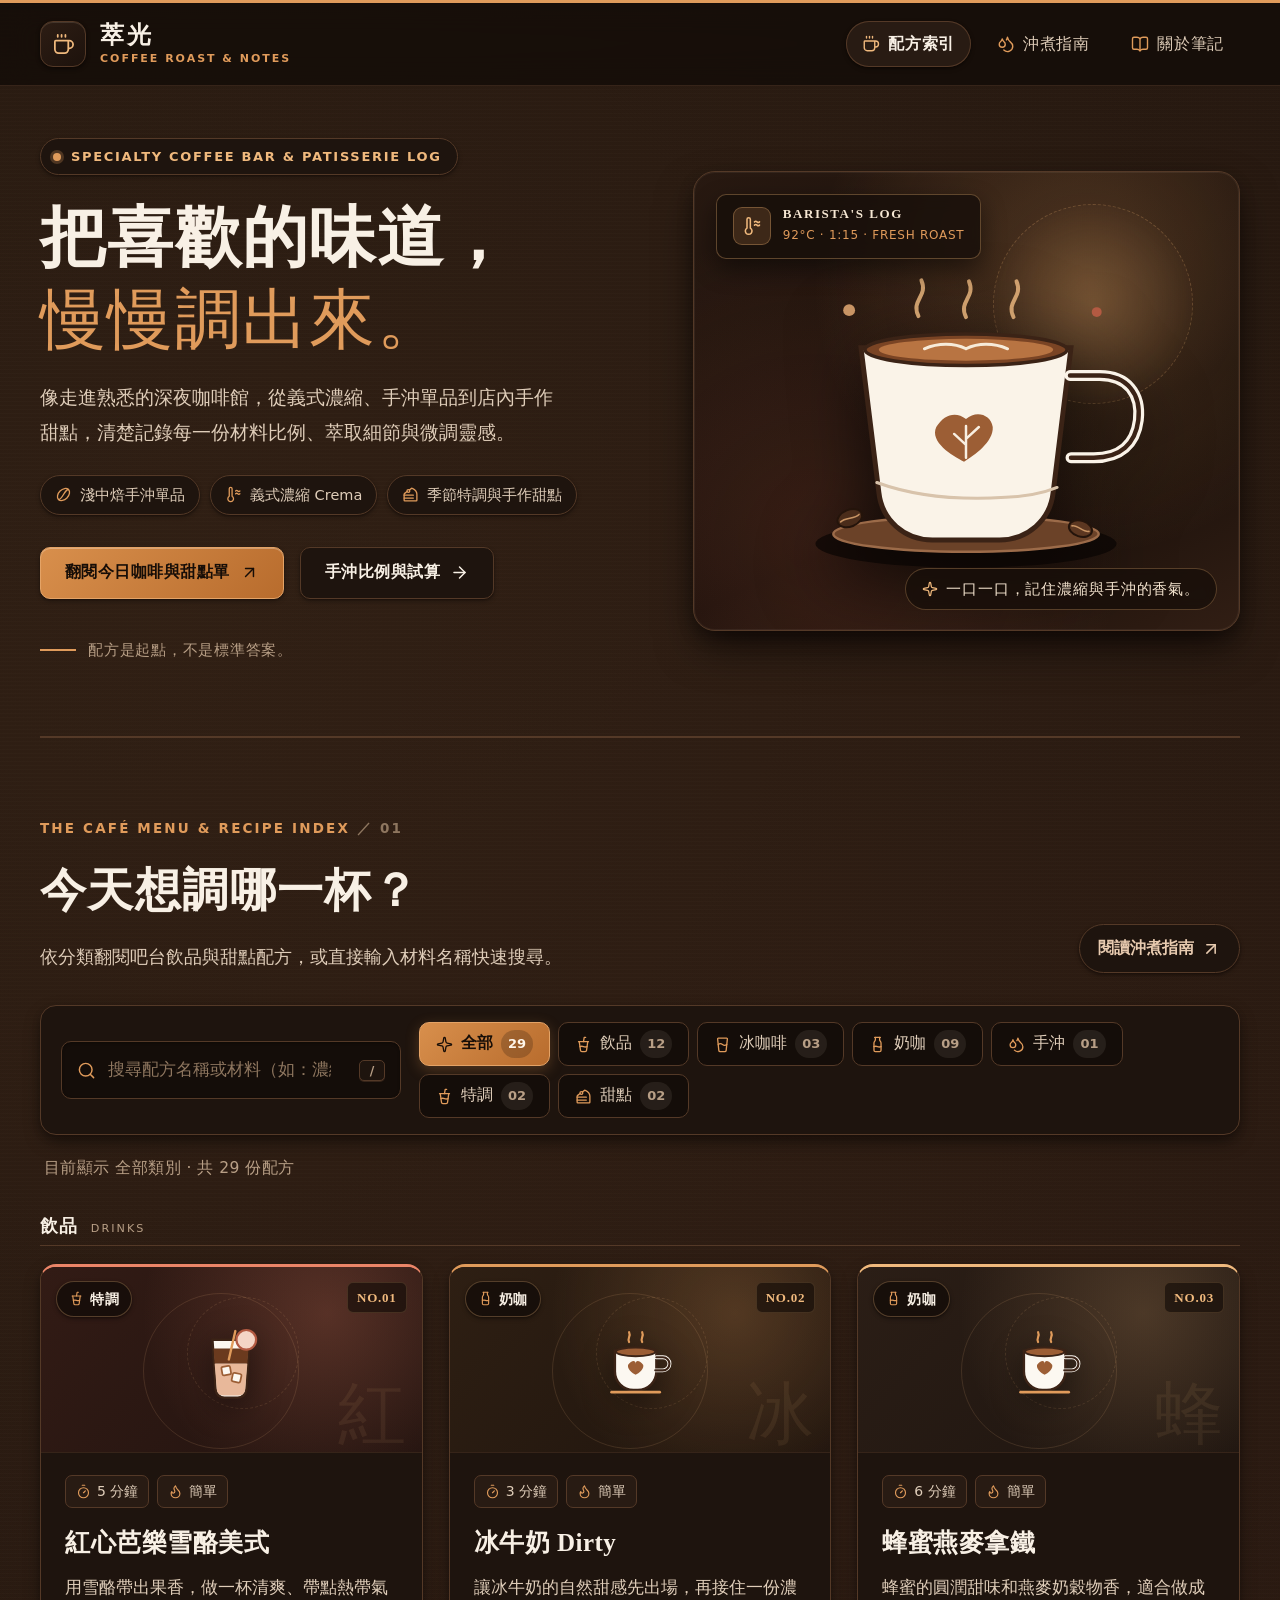
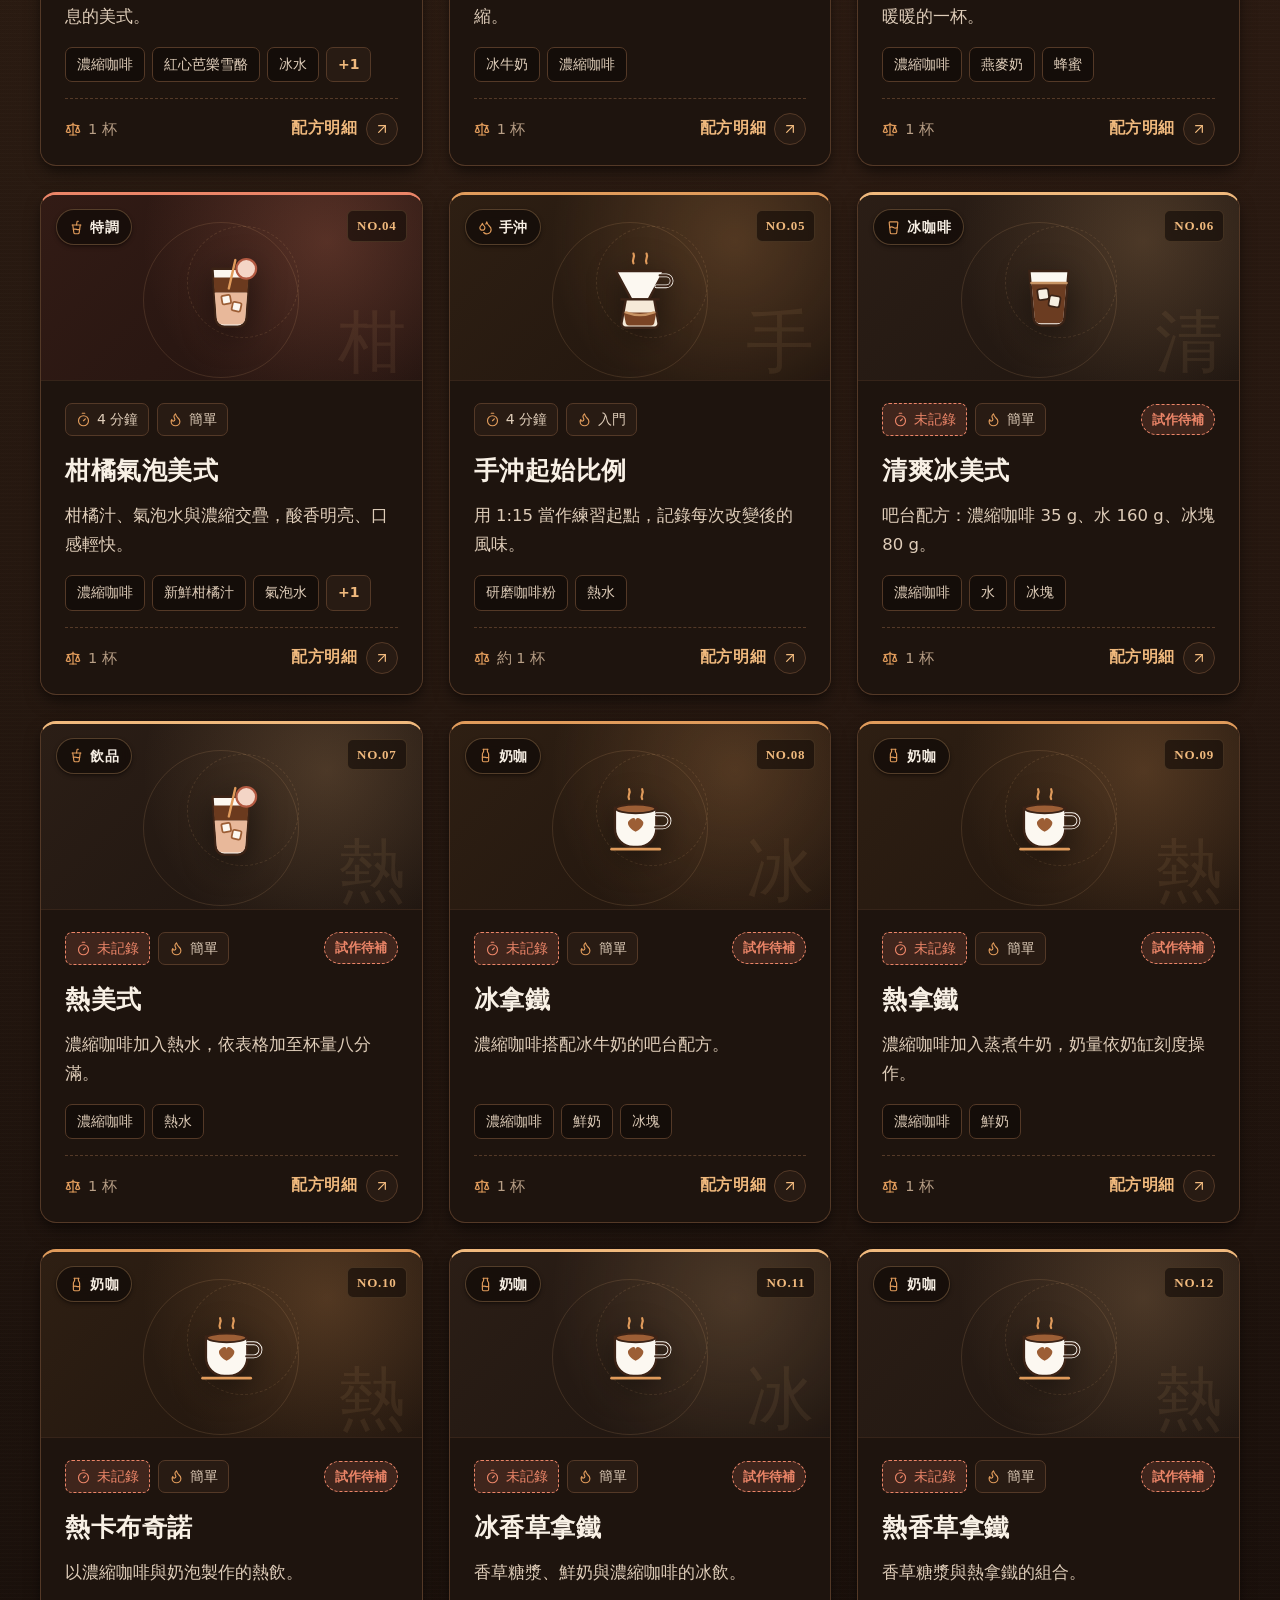
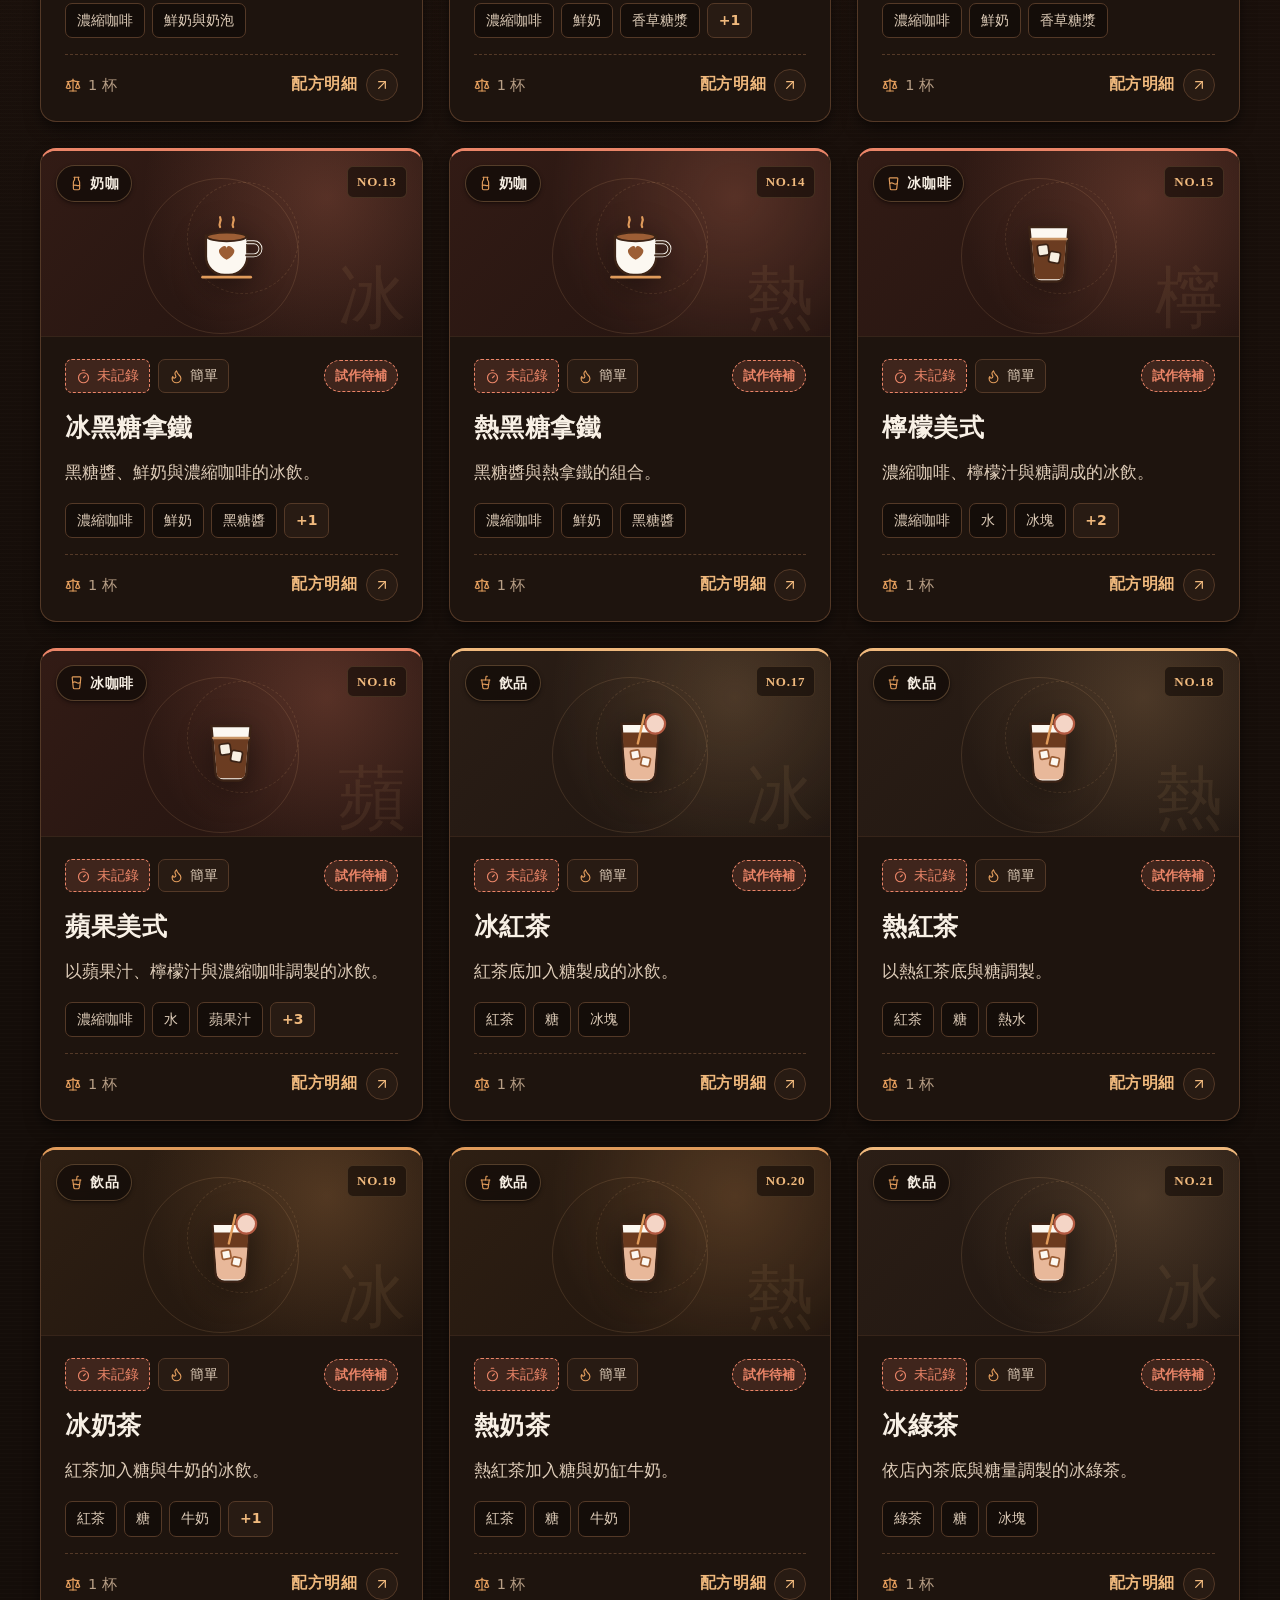
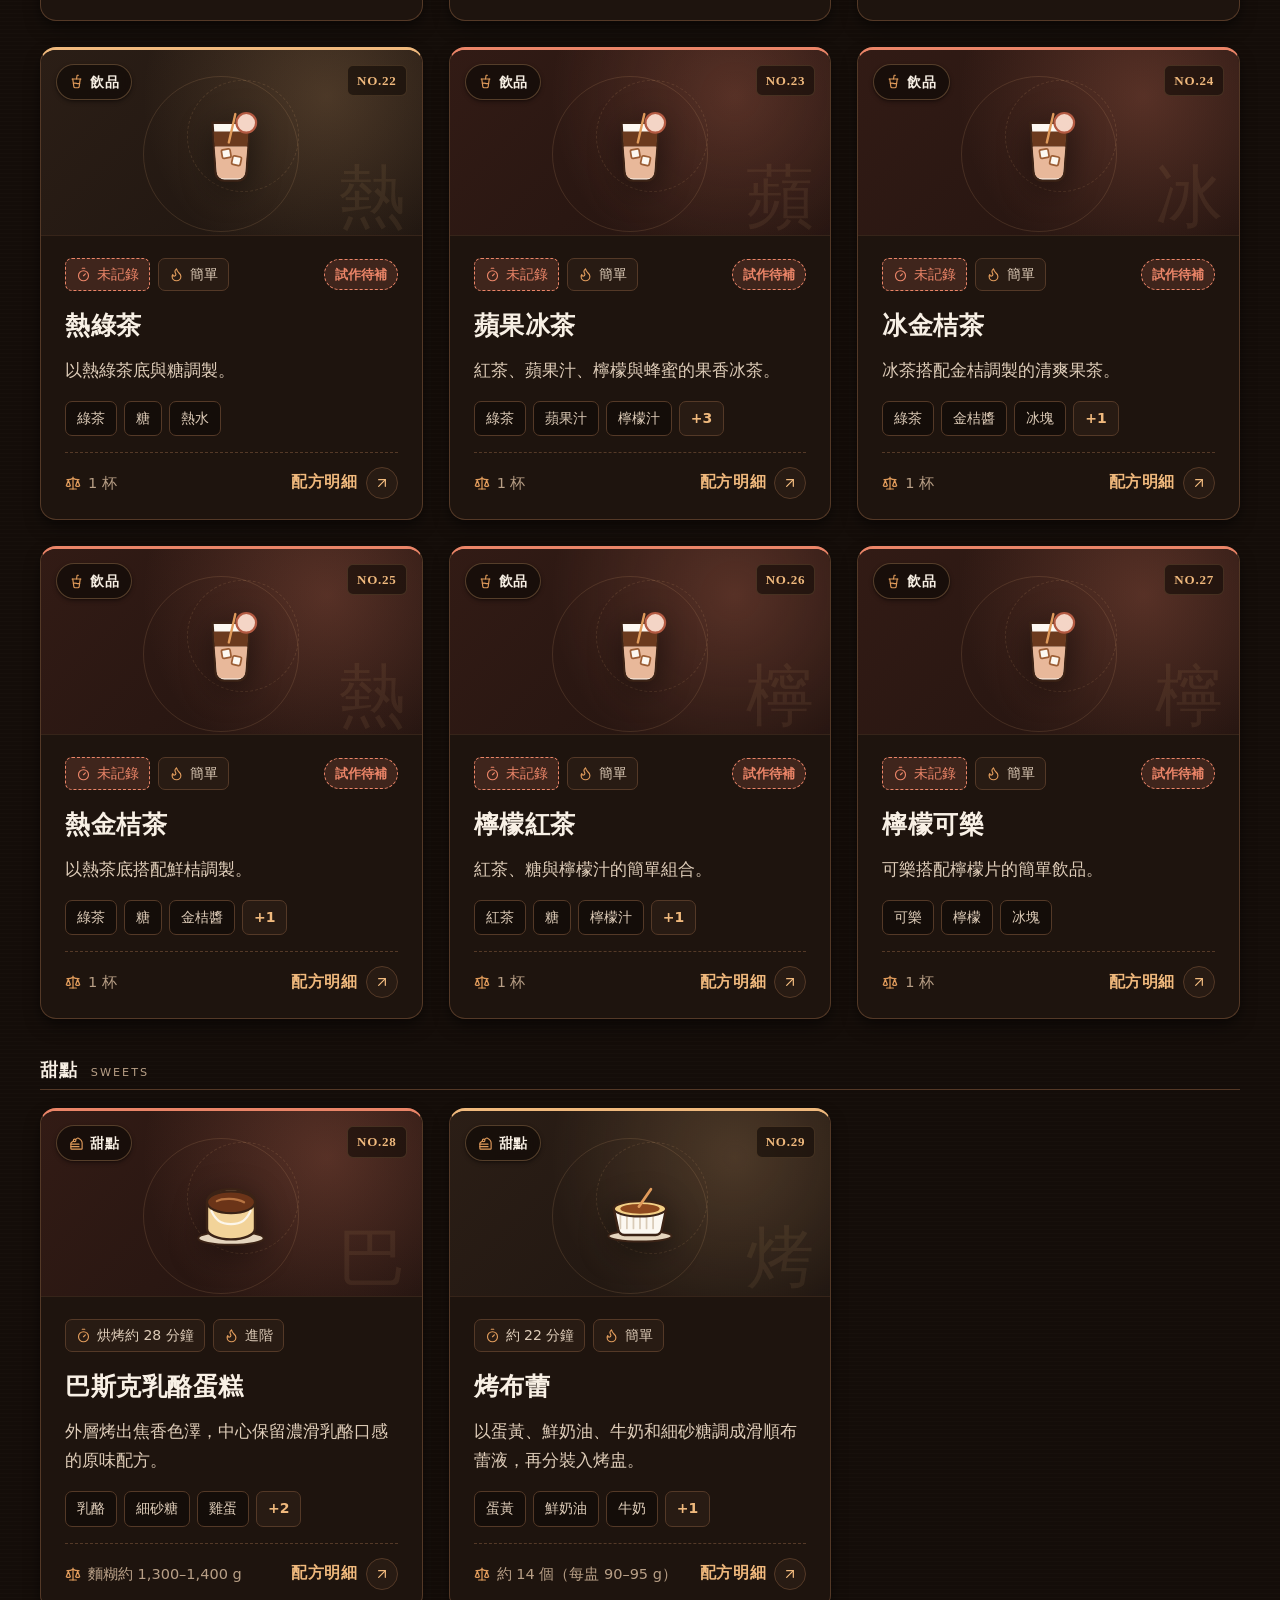
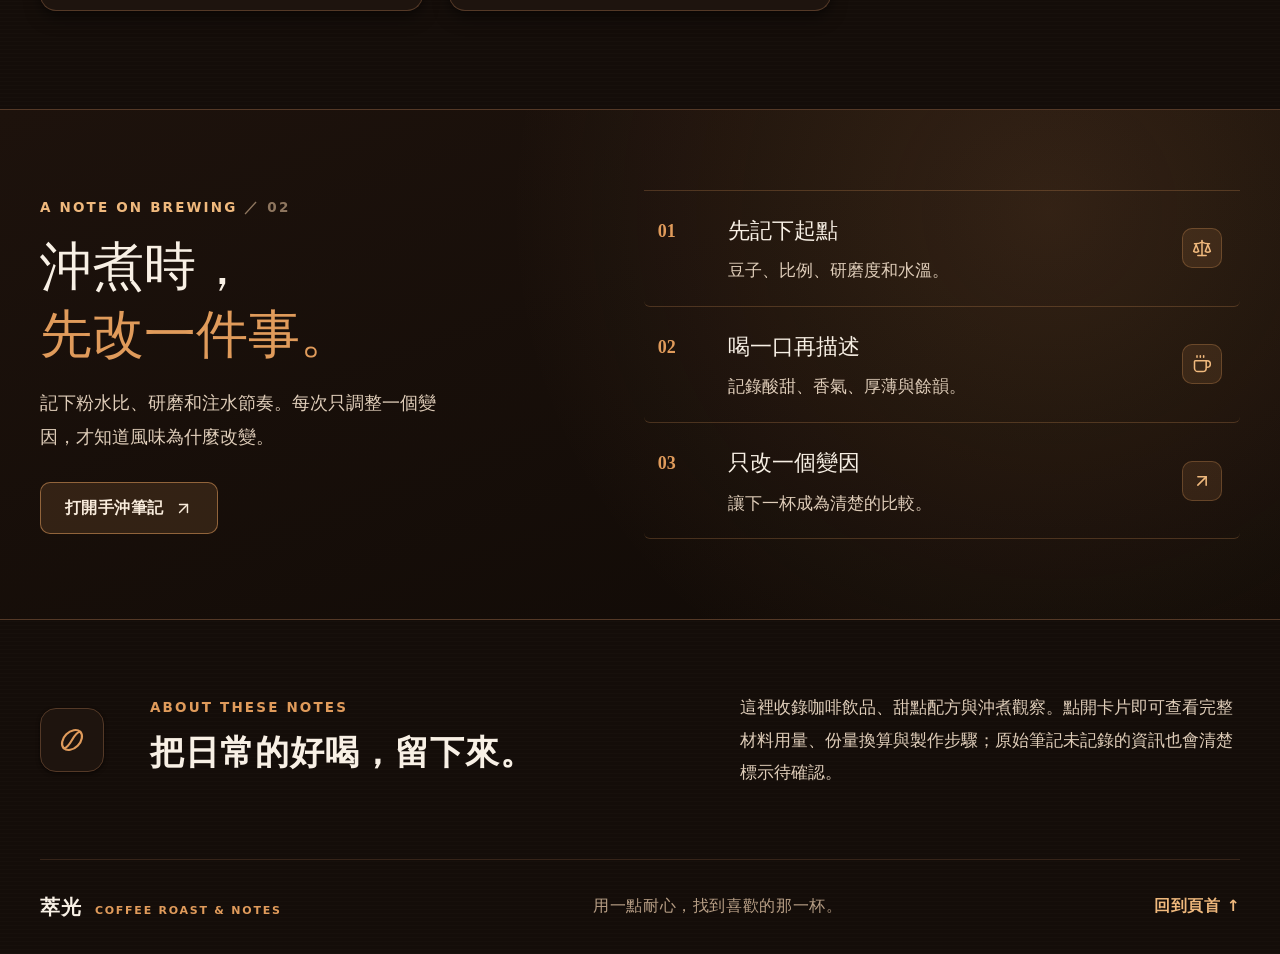
==== site/index.html @ 632b0b02 "避免配方分類頁載入舊快取" ====
<!doctype html>
<html lang="zh-Hant">
<head>
  <meta charset="utf-8">
  <meta name="viewport" content="width=device-width, initial-scale=1">
  <meta name="theme-color" content="#140d09">
  <meta name="description" content="萃光咖啡筆記，整理咖啡飲品、甜點配方與手沖心得。">
  <title>萃光咖啡筆記｜把喜歡的味道慢慢調出來</title>
  <link rel="stylesheet" href="assets/site.css?v=20261112-icefix">
  <script src="assets/site.js?v=20261112-icefix" defer></script>
</head>
<body>
  <a class="skip-link" href="#main-content">跳到主要內容</a>
  <header class="site-header">
    <div class="header-inner shell">
      <a class="brand" href="index.html" aria-label="萃光咖啡筆記首頁">
        <span class="brand-mark" aria-hidden="true">
          <svg class="pulso-icon" viewBox="0 0 24 24" fill="none">
            <path class="pi-float-1" d="M10 2v2"/>
            <path class="pi-float-2" d="M14 2v2"/>
            <path class="pi-float-3" d="M6 2v2"/>
            <path class="pi-press" d="M16 8a1 1 0 0 1 1 1v8a4 4 0 0 1-4 4H7a4 4 0 0 1-4-4V9a1 1 0 0 1 1-1h14a4 4 0 1 1 0 8h-1"/>
          </svg>
        </span>
        <span class="brand-copy"><strong>萃光</strong><small>COFFEE ROAST &amp; NOTES</small></span>
      </a>
      <nav class="main-nav" aria-label="主要導覽">
        <a class="nav-link is-current" href="index.html">
          <svg class="pulso-icon nav-icon" viewBox="0 0 24 24" fill="none" aria-hidden="true">
            <path class="pi-float-1" d="M10 2v2"/><path class="pi-float-2" d="M14 2v2"/><path class="pi-press" d="M16 8a1 1 0 0 1 1 1v8a4 4 0 0 1-4 4H7a4 4 0 0 1-4-4V9a1 1 0 0 1 1-1h14a4 4 0 1 1 0 8h-1"/><path class="pi-float-3" d="M6 2v2"/>
          </svg>
          配方索引
        </a>
        <a class="nav-link" href="brew-guide.html">
          <svg class="pulso-icon nav-icon" viewBox="0 0 24 24" fill="none" aria-hidden="true">
            <path class="pi-drop-1" d="M7 16.3c2.2 0 4-1.83 4-4.05 0-1.16-.57-2.26-1.71-3.19S7.29 6.75 7 5.3c-.29 1.45-1.14 2.84-2.29 3.76S3 11.1 3 12.25c0 2.22 1.8 4.05 4 4.05z"/>
            <path class="pi-drop-2" d="M12.56 6.6A10.97 10.97 0 0 0 14 3.02c.5 2.5 2 4.9 4 6.5s3 3.5 3 5.5a6.98 6.98 0 0 1-11.91 4.97"/>
          </svg>
          沖煮指南
        </a>
        <a class="nav-link nav-about" href="#about">
          <svg class="pulso-icon nav-icon" viewBox="0 0 24 24" fill="none" aria-hidden="true">
            <path d="M12 5v16"/><path class="pi-press" d="M20.001 19A2 2 0 0022 17V5a2 2 0 00-1.999-2L16 3.002A5 5 0 0012 5a5 5 0 00-4-2H4a2 2 0 00-2 2v12a2 2 0 001.999 2H8a5 5 0 014 2 5 5 0 014-2z"/>
          </svg>
          關於筆記
        </a>
      </nav>
    </div>
  </header>

  <main id="main-content">
    <section class="hero shell" aria-labelledby="hero-title">
      <div class="hero-copy">
        <div class="eyebrow-badge">
          <span class="eyebrow-dot"></span>
          <span>SPECIALTY COFFEE BAR &amp; PATISSERIE LOG</span>
        </div>
        <h1 id="hero-title">把喜歡的味道，<br><em>慢慢調出來。</em></h1>
        <p class="hero-description">像走進熟悉的深夜咖啡館，從義式濃縮、手沖單品到店內手作甜點，清楚記錄每一份材料比例、萃取細節與微調靈感。</p>
        <div class="hero-roast-tags" aria-label="吧台日常沖煮與烘焙方向">
          <span class="roast-tag">
            <svg class="pulso-icon" viewBox="0 0 24 24" fill="none" aria-hidden="true">
              <path class="pi-wobble" d="M19.07 4.93A10 7 -45 0 0 4.93 19.07 10 7 -45 0 0 19.07 4.93z"/>
              <path d="M4.93 19.07C11 19 13 5 19.07 4.93"/>
            </svg>
            淺中焙手沖單品
          </span>
          <span class="roast-tag">
            <svg class="pulso-icon" viewBox="0 0 24 24" fill="none" aria-hidden="true">
              <path class="pi-press" d="M10 4v10.54a4 4 0 1 1-4 0V4a2 2 0 0 1 4 0Z"/>
              <path class="pi-float-1" d="M15 7c1-1 2-1 3 0s2 1 3 0"/>
              <path class="pi-float-2" d="M15 11c1-1 2-1 3 0s2 1 3 0"/>
            </svg>
            義式濃縮 Crema
          </span>
          <span class="roast-tag">
            <svg class="pulso-icon" viewBox="0 0 24 24" fill="none" aria-hidden="true">
              <path class="pi-grow-x" d="M16 13H3"/><path class="pi-grow-x" d="M16 17H3"/>
              <path class="pi-jelly" d="m7.2 7.9-3.388 2.5A2 2 0 0 0 3 12.01V20a1 1 0 0 0 1 1h16a1 1 0 0 0 1-1v-8.654c0-2-2.44-6.026-6.44-8.026a1 1 0 0 0-1.082.057L10.4 5.6"/>
              <circle class="pi-float-1" cx="9" cy="7" r="2"/>
            </svg>
            季節特調與手作甜點
          </span>
        </div>
        <div class="hero-actions">
          <a class="button button-dark" href="#recipes">
            翻閱今日咖啡與甜點單
            <svg class="pulso-icon" viewBox="0 0 24 24" fill="none" aria-hidden="true">
              <path class="pi-shoot" d="M7 7h10v10"/><path class="pi-shoot" d="M7 17 17 7"/>
            </svg>
          </a>
          <a class="button button-secondary" href="brew-guide.html">
            手沖比例與試算
            <svg class="pulso-icon" viewBox="0 0 24 24" fill="none" aria-hidden="true">
              <path class="pi-slide-r" d="M5 12h14"/><path class="pi-slide-r" d="m12 5 7 7-7 7"/>
            </svg>
          </a>
        </div>
        <div class="hero-note">
          <span class="note-line"></span>
          <span>配方是起點，不是標準答案。</span>
        </div>
      </div>

      <div class="hero-art" aria-hidden="true">
        <div class="art-sun"></div>
        <!-- Landify / Untitled UI 風格懸浮吧台資訊卡 -->
        <div class="art-stamp">
          <div class="stamp-icon">
            <svg class="pulso-icon" viewBox="0 0 24 24" fill="none">
              <path class="pi-press" d="M10 4v10.54a4 4 0 1 1-4 0V4a2 2 0 0 1 4 0Z"/>
              <path class="pi-float-1" d="M15 7c1-1 2-1 3 0s2 1 3 0"/>
              <path class="pi-float-2" d="M15 11c1-1 2-1 3 0s2 1 3 0"/>
            </svg>
          </div>
          <div>
            <strong>BARISTA'S LOG</strong>
            <span>92°C · 1:15 · FRESH ROAST</span>
          </div>
        </div>

        <svg class="hero-cup" viewBox="0 0 420 380" fill="none">
          <!-- 胡桃木杯墊與柔和陰影 -->
          <ellipse cx="210" cy="326" rx="152" ry="24" fill="#090503" opacity=".7"/>
          <ellipse cx="210" cy="316" rx="134" ry="18" fill="#6b4228" stroke="#9c6b49" stroke-width="2.5"/>
          <!-- 陶瓷咖啡杯身 -->
          <path d="M104 128h212l-18 146c-3 28-26 48-54 48h-68c-28 0-51-20-54-48L104 128Z" fill="#faf3e8" stroke="#3b2316" stroke-width="5"/>
          <!-- 杯把 -->
          <path d="M315 156h30c28 0 42 19 39 45-3 24-18 38-45 38h-23" stroke="#faf3e8" stroke-width="11" stroke-linecap="round"/>
          <path d="M315 156h30c28 0 42 19 39 45-3 24-18 38-45 38h-23" stroke="#3b2316" stroke-width="4.5" stroke-linecap="round"/>
          <!-- 濃縮咖啡液與焦糖 Crema 層 -->
          <ellipse cx="210" cy="130" rx="102" ry="16" fill="#7a4424" stroke="#3b2316" stroke-width="3.5"/>
          <ellipse cx="210" cy="130" rx="88" ry="11" fill="#b87442"/>
          <path d="M168 129c14-6 30-6 42 0 12-6 28-6 42 0" stroke="#f7ebd9" stroke-width="3" stroke-linecap="round"/>
          <!-- 杯身拿鐵拉花愛心圖騰 -->
          <path d="M180 208c8-13 20-16 30-8 10-9 25-5 27 8 1 15-19 29-29 35-12-6-35-20-28-35Z" fill="#9c5e35"/>
          <path d="M210 239v-32m0 19-12-11m12 5 13-12" stroke="#f8efe2" stroke-width="2.5" stroke-linecap="round"/>
          <path d="M120 264c38 14 82 18 130 15 22-1 40-5 52-10" stroke="#d8c3ab" stroke-width="3" stroke-linecap="round"/>
          <!-- 氤氳熱氣 -->
          <path d="M162 96c-8-16 10-20 3-36m45 37c-8-16 10-20 3-36m45 36c-8-16 10-20 3-36" stroke="#e2b079" stroke-width="4" stroke-linecap="round" opacity=".88"/>
          <!-- 散落的烘焙咖啡豆 -->
          <g transform="translate(76 296) rotate(-22)">
            <ellipse cx="14" cy="10" rx="13" ry="8.5" fill="#4a2c1a" stroke="#24140b" stroke-width="2"/>
            <path d="M4 10c6-3 14 3 20 0" stroke="#c89464" stroke-width="1.6" stroke-linecap="round"/>
          </g>
          <g transform="translate(316 298) rotate(18)">
            <ellipse cx="13" cy="9" rx="12" ry="8" fill="#5c3721" stroke="#24140b" stroke-width="2"/>
            <path d="M4 9c5-3 13 3 18 0" stroke="#c89464" stroke-width="1.6" stroke-linecap="round"/>
          </g>
          <circle cx="92" cy="90" r="6" fill="#c89464"/><circle cx="342" cy="92" r="5" fill="#b35a42"/>
        </svg>

        <span class="art-caption">
          <svg class="pulso-icon" viewBox="0 0 24 24" fill="none">
            <path class="pi-twinkle" d="M11.017 2.814a1 1 0 0 1 1.966 0l1.051 5.558a2 2 0 0 0 1.594 1.594l5.558 1.051a1 1 0 0 1 0 1.966l-5.558 1.051a2 2 0 0 0-1.594 1.594l-1.051 5.558a1 1 0 0 1-1.966 0l-1.051-5.558a2 2 0 0 0-1.594-1.594l-5.558-1.051a1 1 0 0 1 0-1.966l5.558-1.051a2 2 0 0 0 1.594-1.594z"/>
          </svg>
          一口一口，記住濃縮與手沖的香氣。
        </span>
      </div>
    </section>

    <section class="recipe-section shell" id="recipes" aria-labelledby="recipes-title">
      <div class="section-heading">
        <div>
          <p class="eyebrow section-kicker">THE CAFÉ MENU &amp; RECIPE INDEX <span>／ 01</span></p>
          <h2 id="recipes-title">今天想調哪一杯？</h2>
          <p class="section-intro">依分類翻閱吧台飲品與甜點配方，或直接輸入材料名稱快速搜尋。</p>
        </div>
        <a class="all-link" href="brew-guide.html">
          閱讀沖煮指南
          <svg class="pulso-icon" viewBox="0 0 24 24" fill="none" aria-hidden="true">
            <path class="pi-shoot" d="M7 7h10v10"/><path class="pi-shoot" d="M7 17 17 7"/>
          </svg>
        </a>
      </div>

      <div class="recipe-tools">
        <label class="search-box">
          <svg class="pulso-icon" viewBox="0 0 24 24" fill="none" aria-hidden="true">
            <circle cx="11" cy="11" r="8"/><path d="m21 21-4.3-4.3"/>
          </svg>
          <span class="visually-hidden">搜尋配方</span>
          <input id="recipe-search" type="search" placeholder="搜尋配方名稱或材料（如：濃縮、燕麥奶、乳酪）…" autocomplete="off">
          <button id="search-clear" class="search-clear" type="button" aria-label="清除搜尋條件" hidden>×</button>
          <kbd>/</kbd>
        </label>
        <div class="filter-list" role="group" aria-label="配方分類">
          <button class="filter-chip is-active" type="button" data-category="全部" aria-pressed="true">
            <svg class="pulso-icon chip-icon" viewBox="0 0 24 24" fill="none" aria-hidden="true">
              <path class="pi-twinkle" d="M11.017 2.814a1 1 0 0 1 1.966 0l1.051 5.558a2 2 0 0 0 1.594 1.594l5.558 1.051a1 1 0 0 1 0 1.966l-5.558 1.051a2 2 0 0 0-1.594 1.594l-1.051 5.558a1 1 0 0 1-1.966 0l-1.051-5.558a2 2 0 0 0-1.594-1.594l-5.558-1.051a1 1 0 0 1 0-1.966l5.558-1.051a2 2 0 0 0 1.594-1.594z"/>
            </svg>
            全部 <span id="recipe-total">00</span>
          </button>
          <button class="filter-chip" type="button" data-category="飲品" aria-pressed="false">
            <svg class="pulso-icon chip-icon" viewBox="0 0 24 24" fill="none" aria-hidden="true">
              <path class="pi-sway" d="m6 8 1.75 12.28a2 2 0 0 0 2 1.72h4.54a2 2 0 0 0 2-1.72L18 8"/>
              <path class="pi-sway" d="M5 8h14"/>
              <path class="pi-sway" d="M7 15a6.47 6.47 0 0 1 5 0 6.47 6.47 0 0 0 5 0"/>
              <path class="pi-swing" d="m12 8 1-6h2"/>
            </svg>
            飲品
          </button>
          <button class="filter-chip" type="button" data-category="冰咖啡" aria-pressed="false">
            <svg class="pulso-icon chip-icon" viewBox="0 0 24 24" fill="none" aria-hidden="true">
              <path class="pi-sway" d="M5.116 4.104A1 1 0 0 1 6.11 3h11.78a1 1 0 0 1 .994 1.105L17.19 20.21A2 2 0 0 1 15.2 22H8.8a2 2 0 0 1-2-1.79z"/>
              <path d="M6 12a5 5 0 0 1 6 0 5 5 0 0 0 6 0"/>
            </svg>
            冰咖啡
          </button>
          <button class="filter-chip" type="button" data-category="奶咖" aria-pressed="false">
            <svg class="pulso-icon chip-icon" viewBox="0 0 24 24" fill="none" aria-hidden="true">
              <path class="pi-sway" d="M8 2h8"/>
              <path class="pi-sway" d="M9 2v2.789a4 4 0 0 1-.672 2.219l-.656.984A4 4 0 0 0 7 10.212V20a2 2 0 0 0 2 2h6a2 2 0 0 0 2-2v-9.789a4 4 0 0 0-.672-2.219l-.656-.984A4 4 0 0 1 15 4.788V2"/>
              <path d="M7 15a6.472 6.472 0 0 1 5 0 6.47 6.47 0 0 0 5 0"/>
            </svg>
            奶咖
          </button>
          <button class="filter-chip" type="button" data-category="手沖" aria-pressed="false">
            <svg class="pulso-icon chip-icon" viewBox="0 0 24 24" fill="none" aria-hidden="true">
              <path class="pi-drop-1" d="M7 16.3c2.2 0 4-1.83 4-4.05 0-1.16-.57-2.26-1.71-3.19S7.29 6.75 7 5.3c-.29 1.45-1.14 2.84-2.29 3.76S3 11.1 3 12.25c0 2.22 1.8 4.05 4 4.05z"/>
              <path class="pi-drop-2" d="M12.56 6.6A10.97 10.97 0 0 0 14 3.02c.5 2.5 2 4.9 4 6.5s3 3.5 3 5.5a6.98 6.98 0 0 1-11.91 4.97"/>
            </svg>
            手沖
          </button>
          <button class="filter-chip" type="button" data-category="特調" aria-pressed="false">
            <svg class="pulso-icon chip-icon" viewBox="0 0 24 24" fill="none" aria-hidden="true">
              <path class="pi-sway" d="m6 8 1.75 12.28a2 2 0 0 0 2 1.72h4.54a2 2 0 0 0 2-1.72L18 8"/>
              <path class="pi-sway" d="M5 8h14"/>
              <path class="pi-sway" d="M7 15a6.47 6.47 0 0 1 5 0 6.47 6.47 0 0 0 5 0"/>
              <path class="pi-swing" d="m12 8 1-6h2"/>
            </svg>
            特調
          </button>
          <button class="filter-chip" type="button" data-category="甜點" aria-pressed="false">
            <svg class="pulso-icon chip-icon" viewBox="0 0 24 24" fill="none" aria-hidden="true">
              <path class="pi-grow-x" d="M16 13H3"/><path class="pi-grow-x" d="M16 17H3"/>
              <path class="pi-jelly" d="m7.2 7.9-3.388 2.5A2 2 0 0 0 3 12.01V20a1 1 0 0 0 1 1h16a1 1 0 0 0 1-1v-8.654c0-2-2.44-6.026-6.44-8.026a1 1 0 0 0-1.082.057L10.4 5.6"/>
              <circle class="pi-float-1" cx="9" cy="7" r="2"/>
            </svg>
            甜點
          </button>
        </div>
      </div>

      <div class="results-bar">
        <p class="results-count" id="results-count" aria-live="polite">正在整理配方…</p>
      </div>
      <div class="recipe-grid" id="recipe-grid" aria-live="polite"></div>
      <div class="empty-state" id="empty-state" hidden>
        <span class="empty-icon" aria-hidden="true">
          <svg class="pulso-icon" viewBox="0 0 24 24" fill="none">
            <path class="pi-float-1" d="M10 2v2"/><path class="pi-float-2" d="M14 2v2"/><path class="pi-press" d="M16 8a1 1 0 0 1 1 1v8a4 4 0 0 1-4 4H7a4 4 0 0 1-4-4V9a1 1 0 0 1 1-1h14a4 4 0 1 1 0 8h-1"/><path class="pi-float-3" d="M6 2v2"/>
          </svg>
        </span>
        <h3>還沒找到這份配方。</h3>
        <p>試著換個關鍵字，或切回「全部」看看。</p>
        <button id="reset-filters" class="button button-secondary" type="button">顯示全部配方</button>
      </div>
    </section>

    <section class="method-band" aria-labelledby="method-title">
      <div class="shell method-inner">
        <div class="method-copy">
          <p class="eyebrow">A NOTE ON BREWING <span>／ 02</span></p>
          <h2 id="method-title">沖煮時，<br><em>先改一件事。</em></h2>
          <p>記下粉水比、研磨和注水節奏。每次只調整一個變因，才知道風味為什麼改變。</p>
          <a class="button button-outline" href="brew-guide.html">
            打開手沖筆記
            <svg class="pulso-icon" viewBox="0 0 24 24" fill="none" aria-hidden="true">
              <path class="pi-shoot" d="M7 7h10v10"/><path class="pi-shoot" d="M7 17 17 7"/>
            </svg>
          </a>
        </div>
        <div class="method-steps" aria-label="沖煮筆記的三個步驟">
          <article class="method-step">
            <span class="step-number">01</span>
            <div>
              <h3>先記下起點</h3>
              <p>豆子、比例、研磨度和水溫。</p>
            </div>
            <span class="step-mark" aria-hidden="true">
              <svg class="pulso-icon" viewBox="0 0 24 24" fill="none">
                <path d="M12 3v18"/><path class="pi-sway" d="m19 8 3 8a5 5 0 0 1-6 0zV7"/><path class="pi-sway" d="M3 7h1a17 17 0 0 0 8-2 17 17 0 0 0 8 2h1"/><path class="pi-sway" d="m5 8 3 8a5 5 0 0 1-6 0zV7"/><path d="M7 21h10"/>
              </svg>
            </span>
          </article>
          <article class="method-step">
            <span class="step-number">02</span>
            <div>
              <h3>喝一口再描述</h3>
              <p>記錄酸甜、香氣、厚薄與餘韻。</p>
            </div>
            <span class="step-mark" aria-hidden="true">
              <svg class="pulso-icon" viewBox="0 0 24 24" fill="none">
                <path class="pi-float-1" d="M10 2v2"/><path class="pi-float-2" d="M14 2v2"/><path class="pi-press" d="M16 8a1 1 0 0 1 1 1v8a4 4 0 0 1-4 4H7a4 4 0 0 1-4-4V9a1 1 0 0 1 1-1h14a4 4 0 1 1 0 8h-1"/><path class="pi-float-3" d="M6 2v2"/>
              </svg>
            </span>
          </article>
          <article class="method-step">
            <span class="step-number">03</span>
            <div>
              <h3>只改一個變因</h3>
              <p>讓下一杯成為清楚的比較。</p>
            </div>
            <span class="step-mark" aria-hidden="true">
              <svg class="pulso-icon" viewBox="0 0 24 24" fill="none">
                <path class="pi-shoot" d="M7 7h10v10"/><path class="pi-shoot" d="M7 17 17 7"/>
              </svg>
            </span>
          </article>
        </div>
      </div>
    </section>

    <section class="about-section shell" id="about" aria-labelledby="about-title">
      <div class="about-mark" aria-hidden="true">
        <svg class="pulso-icon" viewBox="0 0 24 24" fill="none">
          <path class="pi-wobble" d="M19.07 4.93A10 7 -45 0 0 4.93 19.07 10 7 -45 0 0 19.07 4.93z"/>
          <path d="M4.93 19.07C11 19 13 5 19.07 4.93"/>
        </svg>
      </div>
      <div>
        <p class="eyebrow">ABOUT THESE NOTES</p>
        <h2 id="about-title">把日常的好喝，<br class="mobile-break">留下來。</h2>
      </div>
      <p class="about-copy">這裡收錄咖啡飲品、甜點配方與沖煮觀察。點開卡片即可查看完整材料用量、份量換算與製作步驟；原始筆記未記錄的資訊也會清楚標示待確認。</p>
    </section>
  </main>

  <footer class="site-footer shell">
    <a class="footer-brand" href="index.html">萃光 <span>COFFEE ROAST &amp; NOTES</span></a>
    <p>用一點耐心，找到喜歡的那一杯。</p>
    <a class="back-top" href="#main-content">回到頁首 ↑</a>
  </footer>

  <dialog class="recipe-dialog" id="recipe-dialog" aria-labelledby="dialog-title">
    <form method="dialog">
      <button class="dialog-close" aria-label="關閉配方明細">
        <svg class="pulso-icon" viewBox="0 0 24 24" fill="none" aria-hidden="true">
          <path d="M18 6 6 18"/><path d="m6 6 12 12"/>
        </svg>
      </button>
    </form>
    <div class="dialog-content" id="dialog-content"></div>
  </dialog>
</body>
</html>
---- site/assets/site.css ----
:root {
  color-scheme: dark;
  /* 深夜咖啡館深焙底色（Dark Roast Espresso & Walnut Surfaces） */
  --paper: #140d09;
  --paper-elevated: #1e140e;
  --paper-deep: #281b13;
  --paper-warm: #342318;
  /* 溫潤蒸氣奶泡與燕麥奶文字色（High-Contrast Warm Cream Typography） */
  --ink: #f8f0e5;
  --ink-soft: #dfcdb9;
  --muted: #b89f86;
  --muted-light: #8e765f;
  /* 細線與深胡桃木邊框（Frames X / Untitled UI Dark Mode Borders） */
  --line: #362419;
  --line-strong: #543927;
  /* 咖啡油脂焦糖、琥珀金銅與果韻鼠尾草點綴 */
  --espresso: #f8f0e5;
  --roast: #e8cbb0;
  --caramel: #e09b5b;
  --caramel-strong: #c87d3b;
  --crema: #f0b97d;
  --green: #8fb082;
  --green-dark: #bce0ae;
  --green-tint: rgba(143, 176, 130, 0.16);
  --berry: #eb8568;
  --berry-tint: rgba(235, 133, 104, 0.16);
  --cream-tint: #2d1f16;
  /* Untitled UI / Koala UI 深色多層次陰影與圓角系統 */
  --shadow-xs: 0 2px 4px rgba(5, 3, 2, 0.35), 0 1px 2px rgba(5, 3, 2, 0.25);
  --shadow-sm: 0 8px 20px -4px rgba(5, 3, 2, 0.48), 0 4px 10px -2px rgba(5, 3, 2, 0.32);
  --shadow-md: 0 20px 44px -8px rgba(4, 2, 1, 0.65), 0 8px 18px -4px rgba(4, 2, 1, 0.45);
  --shadow-lg: 0 32px 80px -12px rgba(0, 0, 0, 0.78), 0 12px 28px -6px rgba(0, 0, 0, 0.55);
  --ring-focus: 0 0 0 4px rgba(224, 155, 91, 0.26);
  --radius-xs: 6px;
  --radius-sm: 10px;
  --radius-md: 16px;
  --radius-lg: 22px;
  --serif: "Noto Serif TC", "Songti TC", "PMingLiU", Georgia, serif;
  --sans: "Noto Sans TC", "PingFang TC", "Microsoft JhengHei", system-ui, sans-serif;
}

* {
  box-sizing: border-box;
}

html {
  scroll-behavior: smooth;
}

body {
  margin: 0;
  background-color: var(--paper);
  background-image:
    radial-gradient(circle at 14% 8%, rgba(224, 155, 91, 0.11), transparent 42%),
    radial-gradient(circle at 86% 22%, rgba(179, 90, 66, 0.08), transparent 48%),
    repeating-linear-gradient(
      0deg,
      rgba(255, 240, 220, 0.012) 0px,
      rgba(255, 240, 220, 0.012) 1px,
      transparent 1px,
      transparent 4px
    );
  color: var(--ink);
  font-family: var(--sans);
  font-size: 18px;
  line-height: 1.8;
  -webkit-font-smoothing: antialiased;
}

a {
  color: inherit;
  text-decoration: none;
}

button,
input {
  font: inherit;
}

button {
  color: inherit;
}

.shell {
  width: min(1200px, calc(100% - 64px));
  margin-inline: auto;
}

.visually-hidden {
  position: absolute;
  width: 1px;
  height: 1px;
  padding: 0;
  margin: -1px;
  overflow: hidden;
  clip: rect(0, 0, 0, 0);
  white-space: nowrap;
  border: 0;
}

.skip-link {
  position: fixed;
  z-index: 50;
  top: 12px;
  left: 12px;
  padding: 10px 18px;
  border-radius: var(--radius-sm);
  background: var(--caramel);
  color: #160e09;
  font-size: 15px;
  font-weight: 600;
  transform: translateY(-160%);
  transition: transform 0.2s ease;
}

.skip-link:focus {
  transform: translateY(0);
}

/* ==========================================================================
   PulsoIcon (CityPulso/PulsoIcon) 24×24 Animated SVG Icon System
   ========================================================================== */
.pulso-icon {
  width: 20px;
  height: 20px;
  flex: none;
  fill: none;
  stroke: currentColor;
  stroke-width: 1.85;
  stroke-linecap: round;
  stroke-linejoin: round;
  overflow: visible;
  transition: transform 0.22s cubic-bezier(0.22, 1, 0.36, 1);
}

.pulso-icon * {
  transform-box: fill-box;
  transform-origin: center;
}

@keyframes pi-float {
  0%, 100% {
    transform: translateY(0);
    opacity: 1;
  }
  50% {
    transform: translateY(-2.6px);
    opacity: 0.55;
  }
}

@keyframes pi-press {
  0%, 100% {
    transform: scale(1);
  }
  45% {
    transform: scale(0.92, 0.96) translateY(0.8px);
  }
  75% {
    transform: scale(1.03, 0.99);
  }
}

@keyframes pi-wobble {
  0%, 100% {
    transform: rotate(0deg);
  }
  30% {
    transform: rotate(-12deg) scale(1.05);
  }
  65% {
    transform: rotate(9deg) scale(1.03);
  }
}

@keyframes pi-sway {
  0%, 100% {
    transform: rotate(0deg);
  }
  35% {
    transform: rotate(-7deg);
  }
  70% {
    transform: rotate(7deg);
  }
}

@keyframes pi-swing {
  0%, 100% {
    transform: rotate(0deg);
  }
  40% {
    transform: rotate(14deg) translateY(-1px);
  }
  75% {
    transform: rotate(-8deg);
  }
}

@keyframes pi-jelly {
  0%, 100% {
    transform: scale(1, 1);
  }
  35% {
    transform: scale(1.08, 0.92);
  }
  65% {
    transform: scale(0.95, 1.05);
  }
}

@keyframes pi-grow-x {
  0% {
    transform: scaleX(0.45);
    opacity: 0.5;
  }
  60% {
    transform: scaleX(1.08);
    opacity: 1;
  }
  100% {
    transform: scaleX(1);
    opacity: 1;
  }
}

@keyframes pi-drop {
  0%, 100% {
    transform: translateY(0) scale(1);
  }
  45% {
    transform: translateY(2.2px) scale(0.95, 1.06);
  }
  75% {
    transform: translateY(-1px) scale(1.02, 0.98);
  }
}

@keyframes pi-spin {
  0% {
    transform: rotate(0deg);
  }
  100% {
    transform: rotate(360deg);
  }
}

@keyframes pi-shoot {
  0%, 100% {
    transform: translate(0, 0);
  }
  45% {
    transform: translate(2.6px, -2.6px);
  }
  46% {
    transform: translate(-2px, 2px);
    opacity: 0.45;
  }
}

@keyframes pi-slide-r {
  0%, 100% {
    transform: translateX(0);
  }
  50% {
    transform: translateX(3px);
  }
}

@keyframes pi-twinkle {
  0%, 100% {
    transform: scale(1) rotate(0deg);
  }
  45% {
    transform: scale(1.18) rotate(15deg);
  }
  75% {
    transform: scale(0.92) rotate(-8deg);
  }
}

/* Trigger PulsoIcon sub-element animations on interactive parent hover/focus */
:is(
  a,
  button,
  .roast-tag,
  .recipe-card,
  .method-step,
  .brew-step,
  .art-stamp,
  .about-mark
):is(:hover, :focus-visible) .pi-float-1 {
  animation: pi-float 0.65s ease-in-out infinite;
}

:is(
  a,
  button,
  .roast-tag,
  .recipe-card,
  .method-step,
  .brew-step,
  .art-stamp,
  .about-mark
):is(:hover, :focus-visible) .pi-float-2 {
  animation: pi-float 0.65s ease-in-out 0.12s infinite;
}

:is(
  a,
  button,
  .roast-tag,
  .recipe-card,
  .method-step,
  .brew-step,
  .art-stamp,
  .about-mark
):is(:hover, :focus-visible) .pi-float-3 {
  animation: pi-float 0.65s ease-in-out 0.24s infinite;
}

:is(
  a,
  button,
  .roast-tag,
  .recipe-card,
  .method-step,
  .brew-step,
  .art-stamp
):is(:hover, :focus-visible) .pi-press {
  animation: pi-press 0.52s cubic-bezier(0.22, 1, 0.36, 1);
}

:is(
  a,
  button,
  .roast-tag,
  .recipe-card,
  .about-mark,
  .aside-note
):is(:hover, :focus-visible) .pi-wobble {
  animation: pi-wobble 0.55s cubic-bezier(0.22, 1, 0.36, 1);
}

:is(
  a,
  button,
  .filter-chip,
  .recipe-card,
  .method-step,
  .brew-step
):is(:hover, :focus-visible) .pi-sway {
  animation: pi-sway 0.56s ease-in-out;
}

:is(
  a,
  button,
  .filter-chip,
  .recipe-card
):is(:hover, :focus-visible) .pi-swing {
  animation: pi-swing 0.56s ease-in-out;
}

:is(
  a,
  button,
  .roast-tag,
  .filter-chip,
  .recipe-card
):is(:hover, :focus-visible) .pi-jelly {
  animation: pi-jelly 0.54s ease-in-out;
}

:is(
  a,
  button,
  .roast-tag,
  .filter-chip,
  .recipe-card
):is(:hover, :focus-visible) .pi-grow-x {
  animation: pi-grow-x 0.48s ease-out;
}

:is(
  a,
  button,
  .filter-chip,
  .recipe-card,
  .brew-step
):is(:hover, :focus-visible) .pi-drop-1 {
  animation: pi-drop 0.58s ease-in-out;
}

:is(
  a,
  button,
  .filter-chip,
  .recipe-card,
  .brew-step
):is(:hover, :focus-visible) .pi-drop-2 {
  animation: pi-drop 0.58s ease-in-out 0.1s;
}

:is(
  .recipe-card,
  .brew-step
):is(:hover, :focus-visible) .pi-spin {
  animation: pi-spin 0.65s cubic-bezier(0.22, 1, 0.36, 1);
}

:is(
  a,
  button,
  .recipe-card,
  .method-step
):is(:hover, :focus-visible) .pi-shoot {
  animation: pi-shoot 0.48s cubic-bezier(0.22, 1, 0.36, 1);
}

:is(a, button):is(:hover, :focus-visible) .pi-slide-r {
  animation: pi-slide-r 0.45s cubic-bezier(0.22, 1, 0.36, 1);
}

:is(
  a,
  button,
  .filter-chip,
  .recipe-card,
  .brew-step,
  .hero-art
):is(:hover, :focus-visible) .pi-twinkle {
  animation: pi-twinkle 0.6s ease-in-out;
}

/* ==========================================================================
   Header & Café Signboard Navigation (Dark Roast Glass Bar)
   ========================================================================== */
.site-header {
  position: sticky;
  top: 0;
  z-index: 30;
  height: 86px;
  display: flex;
  align-items: center;
  justify-content: space-between;
  background: rgba(20, 13, 9, 0.86);
  backdrop-filter: blur(16px);
  -webkit-backdrop-filter: blur(16px);
  border-top: 3px solid var(--caramel);
  border-bottom: 1px solid var(--line);
  width: 100%;
}

.site-header.shell {
  padding-inline: max(32px, calc((100% - 1200px) / 2));
}

.header-inner {
  height: 100%;
  display: flex;
  align-items: center;
  justify-content: space-between;
  gap: 24px;
}

.brand {
  display: inline-flex;
  align-items: center;
  gap: 14px;
  transition: transform 0.18s ease, opacity 0.18s ease;
}

.brand:hover {
  opacity: 0.94;
}

.brand-mark {
  display: grid;
  place-items: center;
  width: 46px;
  height: 46px;
  border: 1.5px solid var(--line-strong);
  border-radius: 13px;
  background: linear-gradient(145deg, #2d1d14 0%, #1d120c 100%);
  color: var(--caramel);
  box-shadow:
    inset 0 1px 0 rgba(255, 240, 220, 0.12),
    var(--shadow-xs);
  transition: transform 0.2s ease, border-color 0.2s ease;
}

.brand:hover .brand-mark {
  transform: translateY(-1px);
  border-color: var(--caramel);
}

.brand-mark svg {
  width: 23px;
  height: 23px;
  stroke: var(--crema);
}

.brand-copy {
  display: flex;
  flex-direction: column;
  line-height: 1.15;
}

.brand-copy strong {
  font-family: var(--serif);
  font-size: 24px;
  letter-spacing: 0.12em;
  font-weight: 600;
  color: var(--ink);
}

.brand-copy small {
  margin-top: 4px;
  font-size: 11px;
  letter-spacing: 0.18em;
  color: var(--caramel);
  font-weight: 600;
}

.main-nav {
  display: flex;
  gap: 10px;
  align-items: center;
  font-size: 16px;
  letter-spacing: 0.04em;
}

.nav-link {
  position: relative;
  display: inline-flex;
  align-items: center;
  gap: 8px;
  padding: 9px 16px;
  border-radius: 999px;
  color: var(--ink-soft);
  font-weight: 500;
  transition: background 0.18s ease, color 0.18s ease, box-shadow 0.18s ease;
}

.nav-icon {
  width: 18px;
  height: 18px;
  color: var(--caramel);
  transition: color 0.18s ease;
}

.nav-link:hover,
.nav-link:focus-visible {
  background: rgba(224, 155, 91, 0.12);
  color: var(--ink);
}

.nav-link.is-current {
  background: var(--paper-deep);
  color: var(--ink);
  font-weight: 600;
  box-shadow: var(--shadow-xs), inset 0 0 0 1px var(--line-strong);
}

.nav-link.is-current .nav-icon {
  color: var(--crema);
}

/* ==========================================================================
   Hero Section — Landify / Untitled UI Editorial Split + Midnight Café Bar
   ========================================================================== */
.hero {
  min-height: 560px;
  display: grid;
  grid-template-columns: 1.05fr 0.95fr;
  align-items: center;
  gap: 48px;
  padding-block: 52px 72px;
}

.hero-copy {
  position: relative;
  z-index: 1;
}

/* Untitled UI Pill Badge */
.eyebrow-badge {
  display: inline-flex;
  align-items: center;
  gap: 10px;
  padding: 6px 15px 6px 12px;
  border: 1px solid var(--line-strong);
  border-radius: 999px;
  background: var(--paper-elevated);
  box-shadow: var(--shadow-xs);
  color: var(--crema);
  font-size: 13px;
  font-weight: 600;
  letter-spacing: 0.13em;
  text-transform: uppercase;
}

.eyebrow {
  margin: 0;
  color: var(--caramel);
  font-size: 13.5px;
  font-weight: 600;
  letter-spacing: 0.16em;
  text-transform: uppercase;
}

.eyebrow-dot {
  display: inline-block;
  width: 8px;
  height: 8px;
  background: var(--caramel);
  border-radius: 50%;
  box-shadow: 0 0 0 3px rgba(224, 155, 91, 0.25);
}

.hero h1,
.guide-hero h1 {
  margin: 22px 0 20px;
  font-family: var(--serif);
  font-weight: 600;
  letter-spacing: 0.02em;
  line-height: 1.24;
  color: var(--ink);
  font-size: clamp(44px, 5.2vw, 66px);
}

.hero h1 em,
.guide-hero h1 em,
.method-copy h2 em {
  color: var(--caramel);
  font-style: normal;
  font-weight: 500;
}

.hero-description {
  max-width: 520px;
  margin: 0;
  color: var(--ink-soft);
  font-size: 18.5px;
  line-height: 1.88;
}

/* Sort UI / Koala UI Feature Chips */
.hero-roast-tags {
  display: flex;
  flex-wrap: wrap;
  gap: 10px;
  margin-top: 24px;
}

.roast-tag {
  display: inline-flex;
  align-items: center;
  gap: 8px;
  padding: 6px 14px;
  border: 1px solid var(--line-strong);
  border-radius: 999px;
  background: var(--paper-elevated);
  box-shadow: var(--shadow-xs);
  color: var(--ink-soft);
  font-size: 14.5px;
  font-weight: 500;
  transition: border-color 0.18s ease, transform 0.18s ease, background 0.18s ease;
}

.roast-tag .pulso-icon {
  width: 17px;
  height: 17px;
  color: var(--caramel);
}

.roast-tag:hover {
  border-color: var(--caramel);
  background: var(--paper-deep);
  color: var(--ink);
  transform: translateY(-1px);
}

.hero-actions {
  display: flex;
  flex-wrap: wrap;
  align-items: center;
  gap: 16px;
  margin-top: 32px;
}

/* Untitled UI / Frames X Button System */
.button {
  min-height: 52px;
  display: inline-flex;
  gap: 10px;
  align-items: center;
  justify-content: center;
  padding: 0 24px;
  border: 1px solid transparent;
  border-radius: var(--radius-sm);
  font-size: 16px;
  font-weight: 600;
  letter-spacing: 0.03em;
  cursor: pointer;
  transition:
    background 0.2s ease,
    color 0.2s ease,
    border-color 0.2s ease,
    transform 0.2s cubic-bezier(0.22, 1, 0.36, 1),
    box-shadow 0.2s ease;
}

.button .pulso-icon {
  width: 19px;
  height: 19px;
}

.button:hover {
  transform: translateY(-1.5px);
  box-shadow: var(--shadow-sm);
}

.button:active {
  transform: translateY(0);
}

.button-dark {
  background: linear-gradient(135deg, #d88f4c 0%, #b86c2d 100%);
  color: #160d07;
  border-color: #e4a366;
  box-shadow:
    inset 0 1px 0 rgba(255, 255, 255, 0.28),
    var(--shadow-xs);
}

.button-dark:hover {
  background: linear-gradient(135deg, #e59f5d 0%, #c87b39 100%);
  border-color: #f0b97d;
  color: #120a05;
}

.button-secondary {
  background: var(--paper-elevated);
  color: var(--ink);
  border-color: var(--line-strong);
  box-shadow: var(--shadow-xs);
}

.button-secondary:hover {
  border-color: var(--caramel);
  background: var(--paper-deep);
  color: var(--crema);
}

.text-link,
.all-link,
.back-link {
  display: inline-flex;
  align-items: center;
  gap: 7px;
  font-size: 16px;
  font-weight: 600;
  color: var(--roast);
  transition: color 0.18s ease, transform 0.18s ease;
}

.text-link:hover,
.all-link:hover,
.back-link:hover {
  color: var(--caramel);
}

.hero-note {
  display: flex;
  align-items: center;
  gap: 12px;
  margin-top: 38px;
  color: var(--muted);
  font-size: 15px;
  letter-spacing: 0.05em;
}

.note-line {
  width: 36px;
  height: 1.5px;
  background: var(--caramel);
}

/* Café Bar Visual Showcase (Landify Floating Cards) */
.hero-art {
  min-height: 460px;
  position: relative;
  display: grid;
  place-items: center;
  overflow: hidden;
  border: 1px solid var(--line-strong);
  border-radius: var(--radius-lg);
  background:
    radial-gradient(circle at 72% 24%, rgba(224, 155, 91, 0.26), transparent 52%),
    radial-gradient(circle at 22% 80%, rgba(179, 90, 66, 0.2), transparent 55%),
    linear-gradient(155deg, #281911 0%, #170e09 62%, #311e14 100%);
  box-shadow: var(--shadow-md), inset 0 0 0 1px rgba(255, 235, 210, 0.06);
}

.art-sun {
  position: absolute;
  top: 32px;
  right: 46px;
  width: 200px;
  height: 200px;
  border-radius: 50%;
  background: radial-gradient(circle, rgba(224, 169, 109, 0.26) 0%, rgba(224, 169, 109, 0.03) 70%);
  border: 1px dashed rgba(224, 169, 109, 0.26);
}

.hero-cup {
  position: relative;
  z-index: 1;
  width: min(90%, 416px);
  margin-top: 16px;
  filter: drop-shadow(0 20px 32px rgba(0, 0, 0, 0.6));
}

.art-stamp {
  position: absolute;
  z-index: 2;
  top: 22px;
  left: 22px;
  display: inline-flex;
  align-items: center;
  gap: 12px;
  padding: 11px 16px;
  border: 1px solid rgba(224, 169, 109, 0.35);
  border-radius: var(--radius-sm);
  background: rgba(24, 15, 10, 0.82);
  backdrop-filter: blur(8px);
  -webkit-backdrop-filter: blur(8px);
  color: #f6e7d3;
  box-shadow: 0 10px 24px rgba(0, 0, 0, 0.45);
}

.stamp-icon {
  width: 38px;
  height: 38px;
  display: grid;
  place-items: center;
  border-radius: 9px;
  background: rgba(224, 155, 91, 0.18);
  border: 1px solid rgba(224, 169, 109, 0.35);
  color: var(--crema);
}

.art-stamp strong {
  display: block;
  font-family: var(--serif);
  font-size: 13px;
  letter-spacing: 0.12em;
  line-height: 1.25;
}

.art-stamp span {
  display: block;
  margin-top: 3px;
  font-family: var(--sans);
  font-size: 12px;
  color: var(--caramel);
  letter-spacing: 0.06em;
}

.art-caption {
  position: absolute;
  z-index: 2;
  right: 22px;
  bottom: 20px;
  display: inline-flex;
  align-items: center;
  gap: 8px;
  padding: 7px 16px;
  border-radius: 999px;
  background: rgba(24, 15, 10, 0.78);
  backdrop-filter: blur(6px);
  border: 1px solid rgba(224, 169, 109, 0.3);
  color: #f4e4cf;
  font-family: var(--serif);
  font-size: 14.5px;
  letter-spacing: 0.06em;
}

.art-caption .pulso-icon {
  width: 16px;
  height: 16px;
  color: var(--crema);
}

/* ==========================================================================
   Café Menu Board — Recipe Index Section (Sort UI / Koala UI Card System)
   ========================================================================== */
.recipe-section {
  padding-block: 78px 98px;
  border-top: 2px double var(--line-strong);
}

.section-heading {
  display: flex;
  align-items: flex-end;
  justify-content: space-between;
  gap: 24px;
}

.section-kicker span,
.method-copy .eyebrow span {
  color: var(--muted-light);
}

.section-heading h2,
.about-section h2 {
  margin: 10px 0 8px;
  font-family: var(--serif);
  font-size: clamp(34px, 3.8vw, 46px);
  font-weight: 600;
  color: var(--ink);
  letter-spacing: 0.03em;
}

.section-intro {
  margin: 0;
  color: var(--ink-soft);
  font-size: 18px;
}

.all-link {
  padding: 9px 18px;
  border: 1px solid var(--line-strong);
  border-radius: 999px;
  background: var(--paper-elevated);
  box-shadow: var(--shadow-xs);
}

.all-link:hover {
  border-color: var(--caramel);
  background: var(--paper-deep);
}

/* Search & Category Filter Bar (Sort UI Control Bar) */
.recipe-tools {
  margin-top: 32px;
  padding: 16px 20px;
  display: flex;
  align-items: center;
  justify-content: space-between;
  gap: 18px;
  border: 1px solid var(--line-strong);
  border-radius: var(--radius-md);
  background: var(--paper-elevated);
  box-shadow: var(--shadow-sm);
}

.search-box {
  display: flex;
  align-items: center;
  gap: 12px;
  width: min(410px, 100%);
  padding: 9px 15px;
  border: 1px solid var(--line-strong);
  border-radius: var(--radius-sm);
  background: var(--paper);
  color: var(--muted);
  box-shadow: inset 0 1px 3px rgba(0, 0, 0, 0.35);
  transition: border-color 0.18s ease, box-shadow 0.18s ease, background 0.18s ease;
}

.search-box svg {
  flex: none;
  width: 19px;
  height: 19px;
  color: var(--caramel);
}

.search-box input {
  width: 100%;
  padding: 4px 0;
  outline: 0;
  border: 0;
  background: transparent;
  color: var(--ink);
  font-size: 16.5px;
}

.search-box input::placeholder {
  color: var(--muted-light);
}

.search-box:focus-within {
  border-color: var(--caramel);
  background: #19100b;
  color: var(--ink);
  box-shadow: var(--ring-focus);
}

.search-clear {
  display: inline-grid;
  place-items: center;
  width: 24px;
  height: 24px;
  padding: 0;
  border: 0;
  border-radius: 50%;
  background: var(--paper-deep);
  color: var(--ink-soft);
  font-size: 15px;
  line-height: 1;
  cursor: pointer;
}

.search-clear:hover {
  background: var(--berry-tint);
  color: var(--berry);
}

.search-clear[hidden] {
  display: none;
}

.search-box kbd {
  min-width: 26px;
  padding: 2px 7px;
  border: 1px solid var(--line-strong);
  border-radius: 5px;
  background: var(--paper-elevated);
  box-shadow: 0 1px 0 var(--line);
  text-align: center;
  font: 12.5px var(--sans);
  font-weight: 600;
  color: var(--muted);
}

.filter-list {
  display: flex;
  flex-wrap: wrap;
  gap: 8px;
}

.filter-chip {
  min-height: 44px;
  display: inline-flex;
  align-items: center;
  gap: 8px;
  padding: 0 16px;
  border: 1px solid var(--line-strong);
  border-radius: var(--radius-sm);
  background: var(--paper);
  color: var(--ink-soft);
  cursor: pointer;
  font-size: 15.5px;
  font-weight: 500;
  transition: all 0.18s cubic-bezier(0.22, 1, 0.36, 1);
}

.chip-icon {
  width: 17px;
  height: 17px;
  color: var(--caramel);
  transition: color 0.18s ease;
}

.filter-chip span {
  padding: 2px 7px;
  border-radius: 999px;
  background: rgba(255, 240, 220, 0.08);
  font-size: 13px;
  font-weight: 600;
  color: var(--muted);
  font-variant-numeric: tabular-nums;
}

.filter-chip:hover {
  border-color: var(--caramel);
  background: var(--paper-deep);
  color: var(--ink);
  transform: translateY(-1px);
  box-shadow: var(--shadow-xs);
}

.filter-chip.is-active {
  border-color: #e4a366;
  background: linear-gradient(135deg, #d88f4c 0%, #b86c2d 100%);
  color: #160d07;
  font-weight: 600;
  box-shadow: 0 4px 14px rgba(216, 143, 76, 0.28);
}

.filter-chip.is-active .chip-icon {
  color: #160d07;
}

.filter-chip.is-active span {
  background: rgba(22, 13, 7, 0.22);
  color: #fff6ea;
}

.results-bar {
  display: flex;
  align-items: center;
  justify-content: space-between;
  margin: 20px 4px 18px;
}

.results-count {
  margin: 0;
  color: var(--muted);
  font-size: 15.5px;
  font-weight: 500;
  letter-spacing: 0.03em;
}

/* Café Menu Cards (Untitled UI / Koala UI Structured Dark Cards) */
.recipe-grid {
  display: grid;
  grid-template-columns: repeat(3, minmax(0, 1fr));
  gap: 26px;
}

.recipe-group-heading {
  grid-column: 1 / -1;
  display: flex;
  align-items: baseline;
  gap: 12px;
  margin: 8px 0 -8px;
  padding: 2px 0;
  border-bottom: 1px solid var(--line-strong);
}

.recipe-group-heading h3 {
  margin: 0;
  color: var(--ink);
  font-size: 1.1rem;
  letter-spacing: .08em;
}

.recipe-group-heading span {
  color: var(--muted);
  font-size: .7rem;
  letter-spacing: .18em;
}

.recipe-card {
  position: relative;
  min-width: 0;
  display: flex;
  flex-direction: column;
  overflow: hidden;
  border: 1px solid var(--line-strong);
  border-top: 3px solid var(--caramel);
  border-radius: var(--radius-md);
  background: var(--paper-elevated);
  box-shadow: var(--shadow-sm);
  cursor: pointer;
  transition:
    transform 0.24s cubic-bezier(0.22, 1, 0.36, 1),
    box-shadow 0.24s cubic-bezier(0.22, 1, 0.36, 1),
    border-color 0.2s ease;
  animation: card-in 0.35s both;
  animation-delay: calc(var(--card-index, 0) * 35ms);
}

.recipe-card.accent-rose {
  border-top-color: var(--berry);
}

.recipe-card.accent-sage {
  border-top-color: var(--caramel);
}

.recipe-card.accent-cream {
  border-top-color: var(--crema);
}

.recipe-card:hover {
  transform: translateY(-5px);
  border-color: var(--caramel);
  box-shadow: var(--shadow-md);
}

@keyframes card-in {
  from {
    opacity: 0;
    transform: translateY(10px);
  }
  to {
    opacity: 1;
    transform: translateY(0);
  }
}

.card-art {
  height: 186px;
  position: relative;
  display: grid;
  place-items: center;
  overflow: hidden;
  border-bottom: 1px solid var(--line);
}

/* 莓果果韻特調（深色酒紅烘焙調） */
.accent-rose .card-art {
  background:
    radial-gradient(circle at 75% 25%, rgba(235, 133, 104, 0.24), transparent 58%),
    linear-gradient(135deg, #321b15 0%, #22130f 100%);
}

/* 焦糖胡桃手沖／冰鎮（深色琥珀濃縮調） */
.accent-sage .card-art {
  background:
    radial-gradient(circle at 75% 25%, rgba(224, 155, 91, 0.24), transparent 58%),
    linear-gradient(135deg, #2e1f13 0%, #1f140d 100%);
}

/* 濃醇燕麥奶油（深色胡桃可可調） */
.accent-cream .card-art {
  background:
    radial-gradient(circle at 75% 25%, rgba(240, 185, 125, 0.2), transparent 58%),
    linear-gradient(135deg, #2b1e16 0%, #1d140f 100%);
}

.card-art-label {
  position: absolute;
  z-index: 2;
  top: 14px;
  left: 15px;
  display: inline-flex;
  align-items: center;
  gap: 6px;
  padding: 5px 12px;
  border: 1px solid rgba(240, 185, 125, 0.28);
  border-radius: 999px;
  background: rgba(20, 13, 9, 0.82);
  backdrop-filter: blur(6px);
  box-shadow: var(--shadow-xs);
  color: var(--ink);
  font-size: 13.5px;
  font-weight: 600;
  letter-spacing: 0.05em;
}

.card-art-label .pulso-icon {
  width: 15px;
  height: 15px;
  color: var(--caramel);
}

.card-art-yield {
  position: absolute;
  z-index: 2;
  top: 15px;
  right: 15px;
  padding: 3px 9px;
  border-radius: 6px;
  background: rgba(20, 13, 9, 0.65);
  border: 1px solid rgba(240, 185, 125, 0.16);
  font-family: var(--serif);
  color: var(--crema);
  font-size: 13px;
  font-weight: 600;
  letter-spacing: 0.06em;
}

.card-orbit {
  position: absolute;
  width: 156px;
  height: 156px;
  border: 1px solid rgba(240, 185, 125, 0.14);
  border-radius: 50%;
  transition: transform 0.35s ease;
}

.orbit-one {
  transform: translate(-10px, 12px);
}

.orbit-two {
  width: 112px;
  height: 112px;
  border-style: dashed;
  transform: translate(12px, -6px);
}

.recipe-card:hover .orbit-one {
  transform: translate(-6px, 8px) scale(1.04);
}

.recipe-card:hover .orbit-two {
  transform: translate(8px, -3px) scale(1.06);
}

.card-illustration {
  position: relative;
  z-index: 1;
  width: 96px;
  height: 96px;
  margin-top: 14px;
  filter: drop-shadow(0 8px 16px rgba(0, 0, 0, 0.45));
  transition: transform 0.28s cubic-bezier(0.22, 1, 0.36, 1);
}

.recipe-card:hover .card-illustration {
  transform: translateY(-4px) scale(1.04) rotate(-1.5deg);
}

.card-art-mark {
  position: absolute;
  right: 16px;
  bottom: 4px;
  color: rgba(240, 185, 125, 0.08);
  font-family: var(--serif);
  font-size: 68px;
  line-height: 1;
  user-select: none;
}

.card-body {
  flex: 1;
  display: flex;
  flex-direction: column;
  padding: 22px 24px 20px;
}

.card-meta {
  display: flex;
  flex-wrap: wrap;
  align-items: center;
  gap: 8px;
}

.meta-badge {
  display: inline-flex;
  align-items: center;
  gap: 6px;
  padding: 3px 10px;
  border-radius: 7px;
  background: var(--paper-deep);
  border: 1px solid var(--line-strong);
  color: var(--ink-soft);
  font-size: 14px;
  font-weight: 500;
}

.meta-badge .pulso-icon {
  width: 15px;
  height: 15px;
  color: var(--caramel);
}

.meta-badge.meta-pending {
  border-style: dashed;
  border-color: var(--berry);
  background: var(--berry-tint);
  color: var(--berry);
}

.meta-badge.meta-pending .pulso-icon {
  color: var(--berry);
}

.card-status-tag {
  margin-left: auto;
  padding: 3px 10px;
  border: 1px dashed var(--berry);
  border-radius: 999px;
  background: var(--berry-tint);
  color: var(--berry);
  font-size: 13px;
  font-weight: 600;
}

.card-body h3 {
  margin: 12px 0 8px;
  font-family: var(--serif);
  font-size: 25px;
  font-weight: 600;
  letter-spacing: 0.02em;
  color: var(--ink);
  transition: color 0.18s ease;
}

.recipe-card:hover .card-body h3 {
  color: var(--caramel);
}

.card-body > p {
  margin: 0 0 16px;
  color: var(--ink-soft);
  font-size: 16.5px;
  line-height: 1.76;
}

.card-ingredients-preview {
  display: flex;
  flex-wrap: wrap;
  gap: 7px;
  margin-top: auto;
  padding-bottom: 16px;
}

.card-ingredient-pill {
  padding: 4px 11px;
  border: 1px solid var(--line-strong);
  border-radius: 7px;
  background: var(--paper);
  color: var(--ink-soft);
  font-size: 14px;
}

.card-ingredient-pill.is-more {
  background: var(--paper-deep);
  color: var(--crema);
  font-weight: 600;
}

.card-footer-row {
  display: flex;
  align-items: center;
  justify-content: space-between;
  gap: 12px;
  padding-top: 14px;
  border-top: 1px dashed var(--line-strong);
}

.card-yield-text {
  display: inline-flex;
  align-items: center;
  gap: 7px;
  color: var(--muted);
  font-size: 14.5px;
  font-weight: 500;
}

.card-yield-text .pulso-icon {
  width: 16px;
  height: 16px;
  color: var(--caramel);
}

.card-open {
  display: inline-flex;
  align-items: center;
  gap: 8px;
  padding: 0;
  border: 0;
  background: transparent;
  color: var(--crema);
  cursor: pointer;
  font-size: 15.5px;
  font-weight: 600;
  letter-spacing: 0.04em;
  white-space: nowrap;
}

.card-open-icon {
  width: 32px;
  height: 32px;
  display: inline-grid;
  place-items: center;
  border-radius: 50%;
  border: 1px solid var(--line-strong);
  background: var(--paper-deep);
  color: var(--crema);
  transition: background 0.2s ease, border-color 0.2s ease, color 0.2s ease, transform 0.2s ease;
}

.card-open-icon .pulso-icon {
  width: 16px;
  height: 16px;
}

.recipe-card:hover .card-open {
  color: var(--caramel);
}

.recipe-card:hover .card-open-icon {
  background: var(--caramel);
  border-color: var(--caramel);
  color: #160d07;
}

.empty-state {
  padding: 60px 24px;
  border: 1px dashed var(--line-strong);
  border-radius: var(--radius-md);
  background: var(--paper-elevated);
  text-align: center;
  color: var(--muted);
}

.empty-state[hidden] {
  display: none;
}

.empty-icon {
  width: 56px;
  height: 56px;
  margin-inline: auto;
  margin-bottom: 12px;
  display: grid;
  place-items: center;
  border-radius: 14px;
  border: 1px solid var(--line-strong);
  background: var(--paper-deep);
  color: var(--caramel);
  box-shadow: var(--shadow-xs);
}

.empty-icon .pulso-icon {
  width: 26px;
  height: 26px;
}

.empty-state h3 {
  margin: 6px 0 8px;
  font-family: var(--serif);
  font-size: 25px;
  font-weight: 600;
  color: var(--ink);
}

.empty-state p {
  margin: 0 0 20px;
  font-size: 16.5px;
}

/* ==========================================================================
   Dark Roast Espresso Bar Section (.method-band — Frames X Editorial Grid)
   ========================================================================== */
.method-band {
  background:
    radial-gradient(circle at 82% 20%, rgba(224, 155, 91, 0.14), transparent 48%),
    linear-gradient(160deg, #1d120c 0%, #100a06 100%);
  color: var(--ink);
  border-block: 1px solid var(--line-strong);
}

.method-inner {
  min-height: 460px;
  display: grid;
  grid-template-columns: 0.92fr 1.08fr;
  align-items: center;
  gap: 8%;
  padding-block: 80px;
}

.method-copy .eyebrow {
  color: var(--crema);
}

.method-copy .eyebrow span {
  color: var(--muted-light);
}

.method-copy h2 {
  margin: 14px 0 16px;
  font-family: var(--serif);
  font-size: clamp(36px, 4.2vw, 52px);
  font-weight: 500;
  line-height: 1.32;
  color: var(--ink);
}

.method-copy h2 em {
  color: var(--caramel);
}

.method-copy > p:not(.eyebrow) {
  max-width: 430px;
  margin: 0;
  color: var(--ink-soft);
  font-size: 18px;
  line-height: 1.9;
}

.button-outline {
  margin-top: 28px;
  border-color: var(--line-strong);
  background: var(--paper-elevated);
  color: var(--ink);
}

.button-outline:hover {
  background: var(--caramel);
  border-color: var(--caramel);
  color: #160d07;
}

.method-band .button-outline {
  border-color: rgba(224, 155, 91, 0.55);
  background: rgba(224, 155, 91, 0.14);
  color: #f9ecdc;
}

.method-band .button-outline:hover {
  background: var(--caramel);
  border-color: var(--caramel);
  color: #160d07;
}

.method-steps {
  border-top: 1px solid rgba(224, 155, 91, 0.24);
}

.method-step {
  min-height: 108px;
  display: grid;
  grid-template-columns: 54px 1fr 44px;
  align-items: center;
  gap: 16px;
  padding: 20px 14px;
  border-bottom: 1px solid rgba(224, 155, 91, 0.24);
  border-radius: var(--radius-xs);
  transition: background 0.2s ease;
}

.method-step:hover {
  background: rgba(255, 240, 220, 0.04);
}

.step-number {
  align-self: start;
  padding-top: 4px;
  color: var(--caramel);
  font-family: var(--serif);
  font-size: 18px;
  font-weight: 600;
}

.method-step h3 {
  margin: 0 0 6px;
  font-family: var(--serif);
  font-size: 22px;
  font-weight: 500;
  color: var(--ink);
}

.method-step p {
  margin: 0;
  color: var(--ink-soft);
  font-size: 16.5px;
}

.step-mark {
  width: 40px;
  height: 40px;
  display: grid;
  place-items: center;
  border-radius: 10px;
  border: 1px solid rgba(224, 155, 91, 0.28);
  background: rgba(224, 155, 91, 0.12);
  color: var(--crema);
}

.step-mark .pulso-icon {
  width: 20px;
  height: 20px;
}

/* ==========================================================================
   About Section & Footer
   ========================================================================== */
.about-section {
  min-height: 240px;
  display: grid;
  grid-template-columns: 80px 1fr 1.15fr;
  align-items: center;
  gap: 30px;
  padding-block: 54px;
  border-bottom: 1px solid var(--line);
}

.about-mark {
  width: 64px;
  height: 64px;
  display: grid;
  place-items: center;
  border: 1.5px solid var(--line-strong);
  border-radius: 16px;
  background: var(--paper-elevated);
  color: var(--caramel);
  box-shadow: var(--shadow-xs);
}

.about-mark .pulso-icon {
  width: 28px;
  height: 28px;
}

.about-section h2 {
  font-size: clamp(28px, 3vw, 34px);
  line-height: 1.42;
}

.about-copy {
  max-width: 500px;
  justify-self: end;
  margin: 0;
  color: var(--ink-soft);
  font-size: 17px;
  line-height: 1.9;
}

.mobile-break {
  display: none;
}

.site-footer {
  min-height: 94px;
  display: flex;
  align-items: center;
  justify-content: space-between;
  gap: 20px;
  color: var(--muted);
  font-size: 15.5px;
  letter-spacing: 0.04em;
}

.footer-brand {
  color: var(--ink);
  font-family: var(--serif);
  font-size: 20px;
  font-weight: 600;
}

.footer-brand span {
  margin-left: 8px;
  color: var(--caramel);
  font: 11px var(--sans);
  font-weight: 600;
  letter-spacing: 0.16em;
}

.site-footer p {
  margin: 0;
}

.back-top {
  color: var(--crema);
  font-weight: 600;
}

.back-top:hover {
  color: var(--caramel);
}

/* ==========================================================================
   Recipe Detail Dialog — Barista Recipe Ticket (Untitled UI Dark Modal)
   ========================================================================== */
.recipe-dialog {
  width: min(720px, calc(100% - 28px));
  max-height: min(88vh, 860px);
  padding: 0;
  overflow: auto;
  border: 1px solid var(--line-strong);
  border-top: 5px solid var(--caramel);
  border-radius: var(--radius-lg);
  background: var(--paper-elevated);
  color: var(--ink);
  box-shadow: var(--shadow-lg);
}

.recipe-dialog::backdrop {
  background: rgba(6, 3, 2, 0.78);
  backdrop-filter: blur(6px);
}

.recipe-dialog form {
  position: sticky;
  z-index: 5;
  top: 0;
  height: 0;
  display: flex;
  justify-content: flex-end;
}

.dialog-close {
  width: 42px;
  height: 42px;
  margin: 18px 18px 0 0;
  display: grid;
  place-items: center;
  padding: 0;
  border: 1px solid var(--line-strong);
  border-radius: 50%;
  background: rgba(24, 15, 10, 0.9);
  color: var(--ink);
  cursor: pointer;
  box-shadow: var(--shadow-xs);
  transition: background 0.18s ease, transform 0.18s ease, border-color 0.18s ease;
}

.dialog-close .pulso-icon {
  width: 19px;
  height: 19px;
}

.dialog-close:hover {
  background: var(--paper-deep);
  border-color: var(--caramel);
  color: var(--crema);
  transform: scale(1.06);
}

.dialog-header-band {
  padding: 36px 42px 28px;
  border-bottom: 1px dashed var(--line-strong);
}

.dialog-header-band.accent-rose {
  background: linear-gradient(135deg, #341c16 0%, #1e140e 100%);
}

.dialog-header-band.accent-sage {
  background: linear-gradient(135deg, #312114 0%, #1e140e 100%);
}

.dialog-header-band.accent-cream {
  background: linear-gradient(135deg, #2e2017 0%, #1e140e 100%);
}

.dialog-kicker-row {
  display: flex;
  flex-wrap: wrap;
  align-items: center;
  justify-content: space-between;
  gap: 10px;
  padding-right: 46px;
  margin-bottom: 12px;
}

.dialog-cat-pill {
  display: inline-flex;
  align-items: center;
  gap: 7px;
  padding: 5px 13px;
  border: 1px solid var(--line-strong);
  border-radius: 999px;
  background: rgba(20, 13, 9, 0.75);
  color: var(--ink);
  font-size: 14px;
  font-weight: 600;
  letter-spacing: 0.06em;
}

.dialog-cat-pill .pulso-icon {
  width: 16px;
  height: 16px;
  color: var(--caramel);
}

.dialog-pending-pill,
.dialog-ready-pill {
  display: inline-flex;
  align-items: center;
  gap: 6px;
  padding: 4px 12px;
  border-radius: 999px;
  font-size: 13.5px;
  font-weight: 600;
}

.dialog-pending-pill .pulso-icon,
.dialog-ready-pill .pulso-icon {
  width: 15px;
  height: 15px;
}

.dialog-pending-pill {
  border: 1px dashed var(--berry);
  background: var(--berry-tint);
  color: var(--berry);
}

.dialog-ready-pill {
  border: 1px solid rgba(143, 176, 130, 0.45);
  background: var(--green-tint);
  color: var(--green-dark);
}

.dialog-header-band h2 {
  margin: 0;
  font-family: var(--serif);
  font-size: clamp(30px, 3.8vw, 40px);
  font-weight: 600;
  color: var(--ink);
}

.dialog-summary {
  margin: 12px 0 20px;
  color: var(--ink-soft);
  font-size: 18px;
  line-height: 1.78;
}

.dialog-facts {
  display: flex;
  flex-wrap: wrap;
  align-items: center;
  justify-content: space-between;
  gap: 14px;
}

.dialog-badges {
  display: flex;
  flex-wrap: wrap;
  gap: 10px;
}

.dialog-badges span {
  display: inline-flex;
  align-items: center;
  gap: 7px;
  padding: 6px 14px;
  border: 1px solid var(--line-strong);
  border-radius: 999px;
  background: rgba(20, 13, 9, 0.7);
  color: var(--roast);
  font-size: 14.5px;
  font-weight: 500;
}

.dialog-badges span .pulso-icon {
  width: 16px;
  height: 16px;
  color: var(--caramel);
}

.dialog-badges span.is-pending-badge {
  border-style: dashed;
  border-color: var(--berry);
  background: var(--berry-tint);
  color: var(--berry);
}

.dialog-badges span.is-pending-badge .pulso-icon {
  color: var(--berry);
}

.serving-scaler {
  display: inline-flex;
  align-items: center;
  gap: 5px;
  padding: 4px;
  border: 1px solid var(--line-strong);
  border-radius: 999px;
  background: var(--paper);
  box-shadow: var(--shadow-xs);
}

.scaler-label {
  padding-inline: 10px 4px;
  color: var(--muted);
  font-size: 14px;
  font-weight: 500;
}

.scaler-btn {
  padding: 4px 12px;
  border: 0;
  border-radius: 999px;
  background: transparent;
  color: var(--ink-soft);
  font-size: 14px;
  font-weight: 600;
  cursor: pointer;
  transition: all 0.16s ease;
}

.scaler-btn.is-active {
  background: var(--caramel);
  color: #160d07;
}

.dialog-body {
  padding: 30px 42px 36px;
}

.dialog-section + .dialog-section {
  margin-top: 28px;
}

.dialog-section-header {
  display: flex;
  align-items: baseline;
  justify-content: space-between;
  margin-bottom: 12px;
}

.dialog-section h3 {
  margin: 0;
  font-family: var(--serif);
  font-weight: 600;
  font-size: 22px;
  color: var(--ink);
}

.dialog-hint {
  color: var(--muted);
  font-size: 14px;
}

.ingredient-list,
.instruction-list {
  margin: 0;
  padding: 0;
  list-style: none;
}

.ingredient-list li {
  display: flex;
  align-items: center;
  justify-content: space-between;
  gap: 14px;
  padding: 13px 12px;
  border-bottom: 1px dashed var(--line-strong);
  border-radius: 8px;
  font-size: 17.5px;
  cursor: pointer;
  transition: background 0.15s ease;
}

.ingredient-list li:hover {
  background: var(--paper-deep);
}

.ingredient-list li.is-checked {
  color: var(--muted-light);
  text-decoration: line-through;
}

.ingredient-check {
  width: 22px;
  height: 22px;
  flex: none;
  display: inline-grid;
  place-items: center;
  border: 1.5px solid var(--line-strong);
  border-radius: 6px;
  background: var(--paper);
  color: transparent;
  transition: all 0.15s ease;
}

.ingredient-check .pulso-icon {
  width: 14px;
  height: 14px;
  stroke-width: 2.5;
}

.ingredient-list li.is-checked .ingredient-check {
  border-color: var(--caramel);
  background: var(--caramel);
  color: #160d07;
}

.ingredient-name {
  flex: 1;
  color: var(--ink);
  font-weight: 500;
}

.ingredient-amount {
  text-align: right;
  color: var(--crema);
  font-weight: 600;
  font-variant-numeric: tabular-nums;
}

.ingredient-amount.is-pending {
  padding: 2px 9px;
  border: 1px dashed var(--berry);
  border-radius: 6px;
  background: var(--berry-tint);
  color: var(--berry);
  font-size: 15px;
}

.instruction-list {
  counter-reset: instruction;
}

.instruction-list li {
  position: relative;
  padding: 12px 0 14px 42px;
  border-bottom: 1px dashed var(--line-strong);
  color: var(--ink-soft);
  font-size: 17.5px;
  line-height: 1.85;
  counter-increment: instruction;
}

.instruction-list li:last-child {
  border-bottom: 0;
}

.instruction-list li::before {
  content: counter(instruction, decimal-leading-zero);
  position: absolute;
  left: 0;
  top: 13px;
  width: 28px;
  height: 28px;
  display: grid;
  place-items: center;
  border-radius: 50%;
  background: var(--paper-deep);
  border: 1px solid var(--line-strong);
  color: var(--crema);
  font-family: var(--serif);
  font-size: 13.5px;
  font-weight: 600;
}

.recipe-note {
  display: flex;
  align-items: flex-start;
  gap: 14px;
  margin: 26px 0 0;
  padding: 18px 20px;
  border-left: 3px solid var(--caramel);
  border-radius: 0 var(--radius-sm) var(--radius-sm) 0;
  background: var(--paper);
  color: var(--ink-soft);
  font-size: 16px;
  line-height: 1.82;
}

.recipe-note.is-pending-note {
  border-left-color: var(--berry);
  background: rgba(235, 133, 104, 0.1);
}

.recipe-note > span {
  margin-top: 3px;
  color: var(--caramel);
}

.recipe-note.is-pending-note > span {
  color: var(--berry);
}

.recipe-note strong {
  display: block;
  margin-bottom: 4px;
  color: var(--ink);
  font-size: 16px;
}

.recipe-note p {
  margin: 0;
}

.dialog-footer-nav {
  display: flex;
  justify-content: space-between;
  align-items: center;
  gap: 12px;
  margin-top: 28px;
  padding-top: 20px;
  border-top: 1px solid var(--line);
}

.dialog-nav-btn {
  display: inline-flex;
  align-items: center;
  gap: 8px;
  padding: 10px 16px;
  border: 1px solid var(--line-strong);
  border-radius: var(--radius-sm);
  background: var(--paper);
  color: var(--ink-soft);
  font-size: 15px;
  font-weight: 500;
  cursor: pointer;
  transition: all 0.16s ease;
}

.dialog-nav-btn .pulso-icon {
  width: 17px;
  height: 17px;
  color: var(--caramel);
}

.dialog-nav-btn:hover {
  border-color: var(--caramel);
  background: var(--paper-deep);
  color: var(--ink);
}

/* ==========================================================================
   Brew Guide Page
   ========================================================================== */
.guide-page {
  overflow: hidden;
}

.guide-hero {
  min-height: 370px;
  display: flex;
  align-items: center;
  justify-content: space-between;
  gap: 36px;
  padding-block: 52px;
  border-bottom: 2px double var(--line-strong);
}

.guide-hero-copy {
  max-width: 680px;
}

.back-link {
  display: flex;
  width: fit-content;
  margin-bottom: 18px;
  color: var(--muted);
  font-size: 15.5px;
}

.back-link .pulso-icon {
  width: 18px;
  height: 18px;
}

.guide-hero h1 {
  margin: 16px 0 16px;
  font-size: clamp(40px, 4.8vw, 58px);
}

.guide-hero-copy > p:last-child {
  max-width: 580px;
  margin: 0;
  color: var(--ink-soft);
  font-size: 18.5px;
  line-height: 1.9;
}

.guide-stamp {
  flex: none;
  width: 192px;
  height: 192px;
  display: flex;
  position: relative;
  flex-direction: column;
  justify-content: center;
  align-items: center;
  border: 2px solid var(--line-strong);
  border-radius: 50%;
  background: linear-gradient(145deg, #281a12 0%, #180f0a 100%);
  color: var(--ink);
  box-shadow: var(--shadow-md);
  transform: rotate(6deg);
}

.guide-stamp::before {
  content: "";
  position: absolute;
  inset: 8px;
  border: 1px dashed rgba(224, 169, 109, 0.45);
  border-radius: 50%;
}

.guide-stamp span {
  font-family: var(--serif);
  font-size: 27px;
  font-weight: 500;
  line-height: 1.25;
}

.guide-stamp i {
  color: var(--caramel);
  font-size: 18px;
  font-style: normal;
}

.guide-stamp small {
  margin-top: 8px;
  color: var(--muted);
  font-size: 11px;
  letter-spacing: 0.16em;
}

.guide-content {
  display: grid;
  grid-template-columns: minmax(0, 1.35fr) minmax(310px, 0.65fr);
  gap: 7%;
  padding-block: 68px 88px;
}

.guide-content.single-column {
  display: block;
  max-width: 880px;
}

.single-column .guide-main {
  max-width: 780px;
}

.guide-main > h2 {
  margin: 12px 0 34px;
  font-family: var(--serif);
  font-size: clamp(32px, 3.6vw, 42px);
  font-weight: 600;
  color: var(--ink);
  line-height: 1.42;
}

.brew-timeline {
  border-top: 1px solid var(--line);
}

.brew-step {
  display: grid;
  grid-template-columns: 58px 1fr;
  gap: 18px;
  padding: 28px 10px;
  border-bottom: 1px dashed var(--line-strong);
  border-radius: var(--radius-xs);
  transition: background 0.18s ease;
}

.brew-step:hover {
  background: rgba(255, 240, 220, 0.03);
}

.brew-step-no {
  width: 42px;
  height: 42px;
  display: grid;
  place-items: center;
  border-radius: 11px;
  border: 1px solid var(--line-strong);
  background: var(--paper-deep);
  color: var(--crema);
  font-family: var(--serif);
  font-size: 16.5px;
  font-weight: 600;
  box-shadow: var(--shadow-xs);
}

.brew-step h3 {
  margin: 0 0 8px;
  font-family: var(--serif);
  font-size: 24px;
  font-weight: 600;
  color: var(--ink);
}

.brew-step p {
  max-width: 580px;
  margin: 0;
  color: var(--ink-soft);
  font-size: 17.5px;
  line-height: 1.9;
}

.step-tag {
  display: inline-flex;
  align-items: center;
  gap: 7px;
  margin-top: 16px;
  padding: 5px 14px;
  border: 1px solid var(--line-strong);
  border-radius: 999px;
  background: var(--paper-elevated);
  box-shadow: var(--shadow-xs);
  color: var(--crema);
  font-size: 14.5px;
  font-weight: 600;
}

.step-tag .pulso-icon {
  width: 16px;
  height: 16px;
  color: var(--caramel);
}

.guide-aside {
  align-self: start;
  display: flex;
  flex-direction: column;
  gap: 26px;
}

.aside-card {
  padding: 28px 28px 24px;
  border: 1px solid var(--line-strong);
  border-top: 3px solid var(--caramel);
  border-radius: var(--radius-md);
  background: var(--paper-elevated);
  box-shadow: var(--shadow-sm);
}

.aside-card h3 {
  margin: 8px 0 18px;
  font-family: var(--serif);
  font-size: 25px;
  font-weight: 600;
  color: var(--ink);
}

.ratio-calc {
  display: flex;
  flex-direction: column;
  gap: 16px;
}

.calc-row {
  display: flex;
  flex-direction: column;
  gap: 8px;
}

.calc-row label {
  display: flex;
  justify-content: space-between;
  font-size: 16px;
  color: var(--ink-soft);
  font-weight: 500;
}

.calc-row label strong {
  color: var(--crema);
  font-family: var(--serif);
  font-size: 18px;
}

.calc-row input[type="range"] {
  width: 100%;
  accent-color: var(--caramel);
  cursor: pointer;
}

.calc-results {
  display: grid;
  grid-template-columns: 1fr 1fr;
  gap: 12px;
  margin-top: 6px;
  padding-top: 16px;
  border-top: 1px dashed var(--line-strong);
}

.calc-stat {
  padding: 12px 14px;
  border: 1px solid var(--line-strong);
  border-radius: var(--radius-sm);
  background: var(--paper);
}

.calc-stat small {
  display: block;
  color: var(--muted);
  font-size: 13.5px;
}

.calc-stat strong {
  font-family: var(--serif);
  font-size: 23px;
  color: var(--crema);
}

.log-list {
  margin: 0;
  padding: 0;
  list-style: none;
}

.log-list li {
  display: flex;
  gap: 12px;
  align-items: center;
  padding: 12px 0;
  border-bottom: 1px dashed var(--line-strong);
  font-size: 16.5px;
}

.log-list li span {
  color: var(--caramel);
  font-family: var(--serif);
  font-size: 16px;
  font-weight: 600;
}

.aside-note {
  display: flex;
  align-items: flex-start;
  gap: 10px;
  margin-top: 18px;
  color: var(--muted);
}

.aside-note > span {
  margin-top: 4px;
  color: var(--caramel);
}

.aside-note p {
  margin: 0;
  font-size: 15.5px;
  line-height: 1.82;
}

.guide-end {
  min-height: 170px;
  display: flex;
  align-items: center;
  justify-content: space-between;
  gap: 24px;
  border-top: 1px solid var(--line);
}

.guide-end h2 {
  margin: 8px 0 0;
  font-family: var(--serif);
  font-size: 30px;
  font-weight: 600;
  color: var(--ink);
}

.guide-end .button {
  flex: none;
}

:focus-visible {
  outline: 2px solid var(--caramel);
  outline-offset: 3px;
}

@media (prefers-reduced-motion: reduce) {
  *,
  *::before,
  *::after {
    scroll-behavior: auto !important;
    animation-duration: 0.01ms !important;
    animation-iteration-count: 1 !important;
    transition-duration: 0.01ms !important;
  }
}

@media (max-width: 900px) {
  .shell {
    width: min(100% - 44px, 760px);
  }
  .site-header {
    height: 76px;
  }
  .main-nav {
    gap: 6px;
  }
  .nav-link {
    padding: 8px 12px;
  }
  .hero {
    min-height: 460px;
    gap: 28px;
  }
  .hero-art {
    min-height: 360px;
  }
  .recipe-tools {
    align-items: stretch;
    flex-direction: column;
    gap: 14px;
  }
  .search-box {
    width: 100%;
  }
  .recipe-grid {
    grid-template-columns: repeat(2, minmax(0, 1fr));
    gap: 20px;
  }
  .method-inner {
    gap: 6%;
  }
  .guide-content {
    grid-template-columns: 1fr;
    gap: 40px;
  }
}

@media (max-width: 620px) {
  body {
    font-size: 17px;
  }
  .shell {
    width: calc(100% - 32px);
  }
  .site-header {
    height: 70px;
  }
  .brand {
    gap: 10px;
  }
  .brand-mark {
    width: 38px;
    height: 38px;
    border-radius: 10px;
  }
  .brand-copy strong {
    font-size: 20px;
  }
  .brand-copy small {
    font-size: 9.5px;
  }
  .main-nav {
    gap: 4px;
    font-size: 14.5px;
  }
  .nav-link {
    padding: 7px 11px;
  }
  .nav-about {
    display: none;
  }
  .hero {
    grid-template-columns: 1fr;
    gap: 28px;
    padding-block: 34px 48px;
  }
  .hero h1 {
    margin: 16px 0 14px;
    font-size: 40px;
  }
  .hero-description {
    font-size: 17px;
  }
  .hero-actions {
    margin-top: 24px;
  }
  .hero-note {
    margin-top: 28px;
  }
  .hero-art {
    min-height: 310px;
  }
  .hero-cup {
    width: min(84%, 330px);
  }
  .art-sun {
    top: 22px;
    right: 32px;
    width: 140px;
    height: 140px;
  }
  .recipe-section {
    padding-block: 54px 68px;
  }
  .section-heading {
    align-items: flex-start;
    flex-direction: column;
    gap: 14px;
  }
  .section-heading h2 {
    font-size: 32px;
  }
  .recipe-tools {
    margin-top: 22px;
    padding: 14px;
  }
  .search-box input {
    font-size: 16.5px;
  }
  .filter-list {
    gap: 6px;
  }
  .filter-chip {
    min-height: 38px;
    padding-inline: 13px;
    font-size: 14.5px;
  }
  .recipe-grid {
    grid-template-columns: 1fr;
    gap: 18px;
  }
  .method-inner {
    grid-template-columns: 1fr;
    gap: 32px;
    padding-block: 54px;
  }
  .method-copy h2 {
    font-size: 34px;
  }
  .about-section {
    grid-template-columns: 56px 1fr;
    gap: 16px;
    padding-block: 38px;
  }
  .about-mark {
    width: 52px;
    height: 52px;
  }
  .about-section h2 {
    margin-top: 4px;
    font-size: 25px;
  }
  .mobile-break {
    display: initial;
  }
  .about-copy {
    grid-column: 1 / -1;
    justify-self: start;
    margin-top: 0;
  }
  .site-footer {
    min-height: 92px;
    flex-wrap: wrap;
    gap: 6px 12px;
    padding-block: 18px;
  }
  .site-footer p {
    order: 3;
    flex-basis: 100%;
  }
  .back-top {
    margin-left: auto;
  }
  .dialog-header-band {
    padding: 32px 22px 20px;
  }
  .dialog-body {
    padding: 22px 22px 26px;
  }
  .guide-hero {
    min-height: 0;
    flex-direction: column;
    align-items: flex-start;
    padding-block: 34px 42px;
  }
  .guide-hero h1 {
    font-size: 36px;
  }
  .guide-stamp {
    width: 144px;
    height: 144px;
    align-self: flex-end;
    margin-top: -12px;
  }
  .guide-stamp span {
    font-size: 22px;
  }
  .guide-content {
    padding-block: 44px 56px;
  }
  .brew-step {
    grid-template-columns: 46px 1fr;
    gap: 12px;
  }
  .guide-end {
    align-items: flex-start;
    flex-direction: column;
    justify-content: center;
    padding-block: 28px;
  }
}
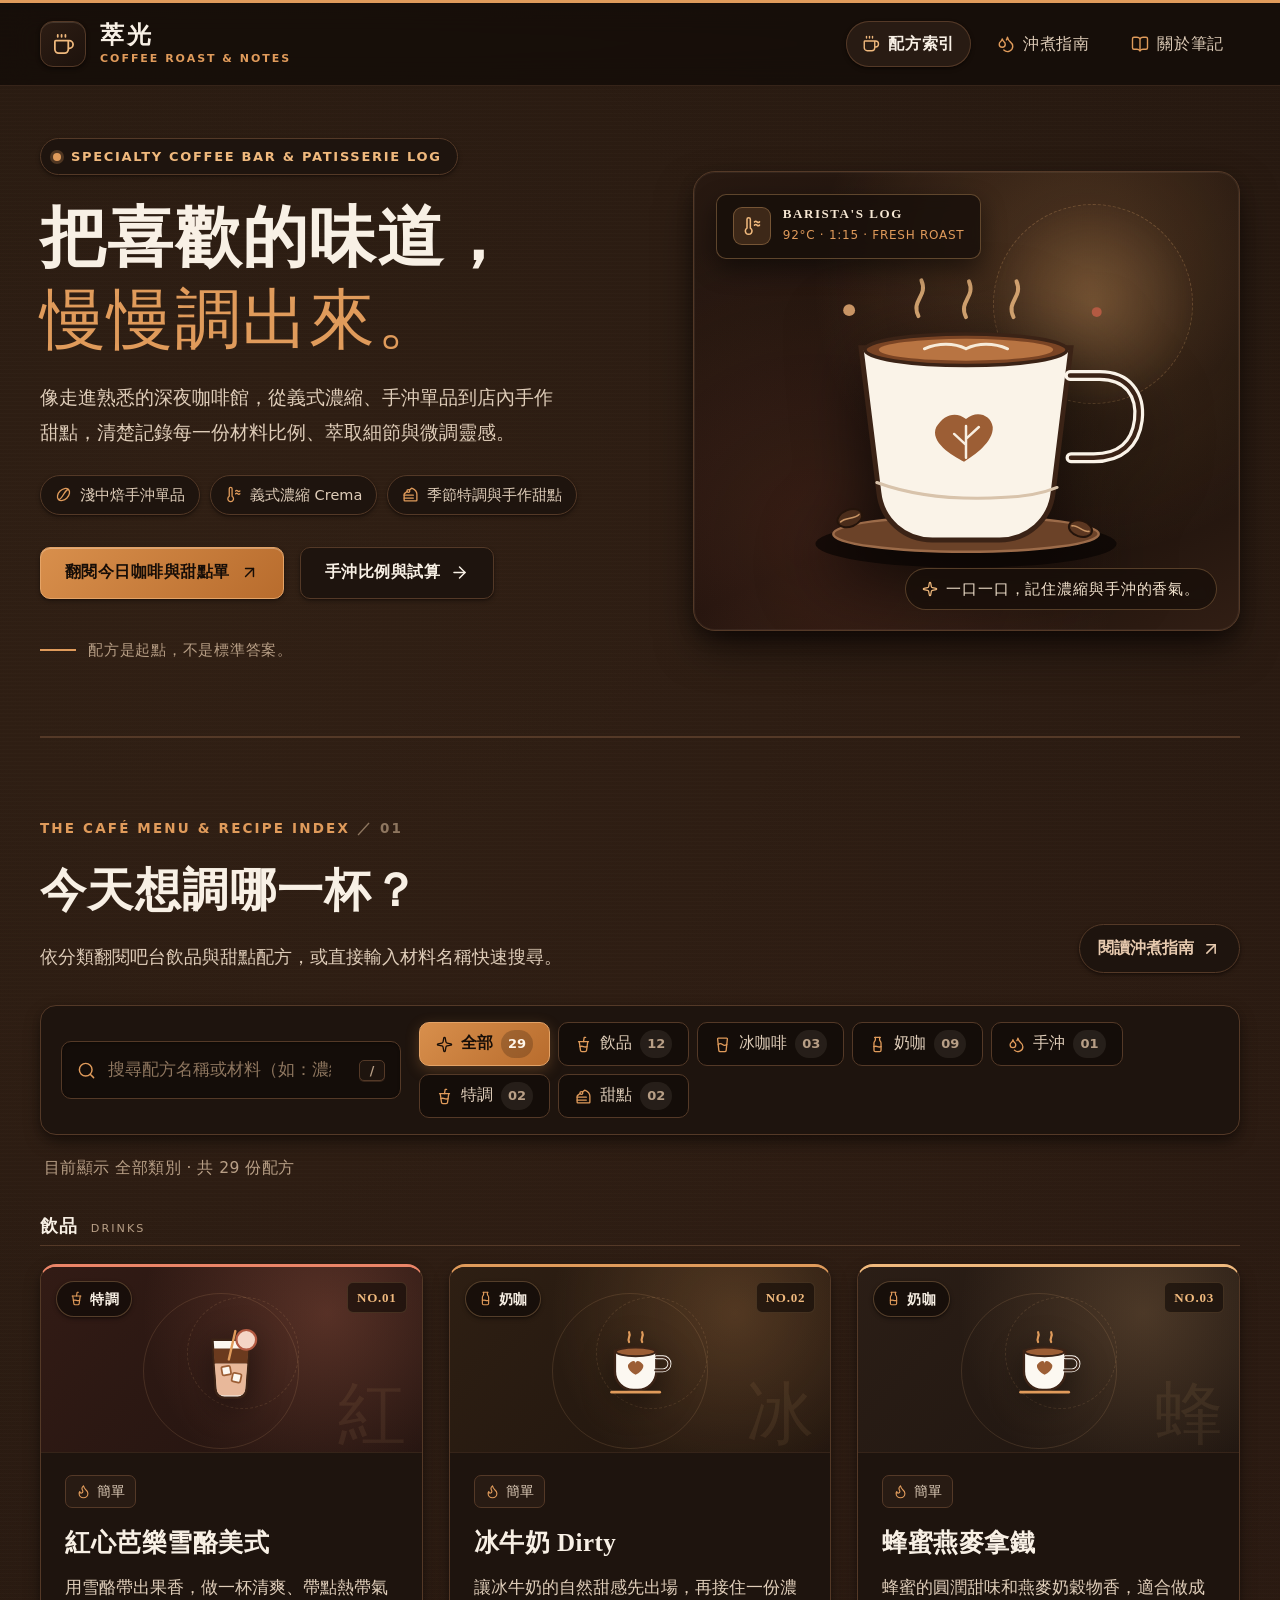
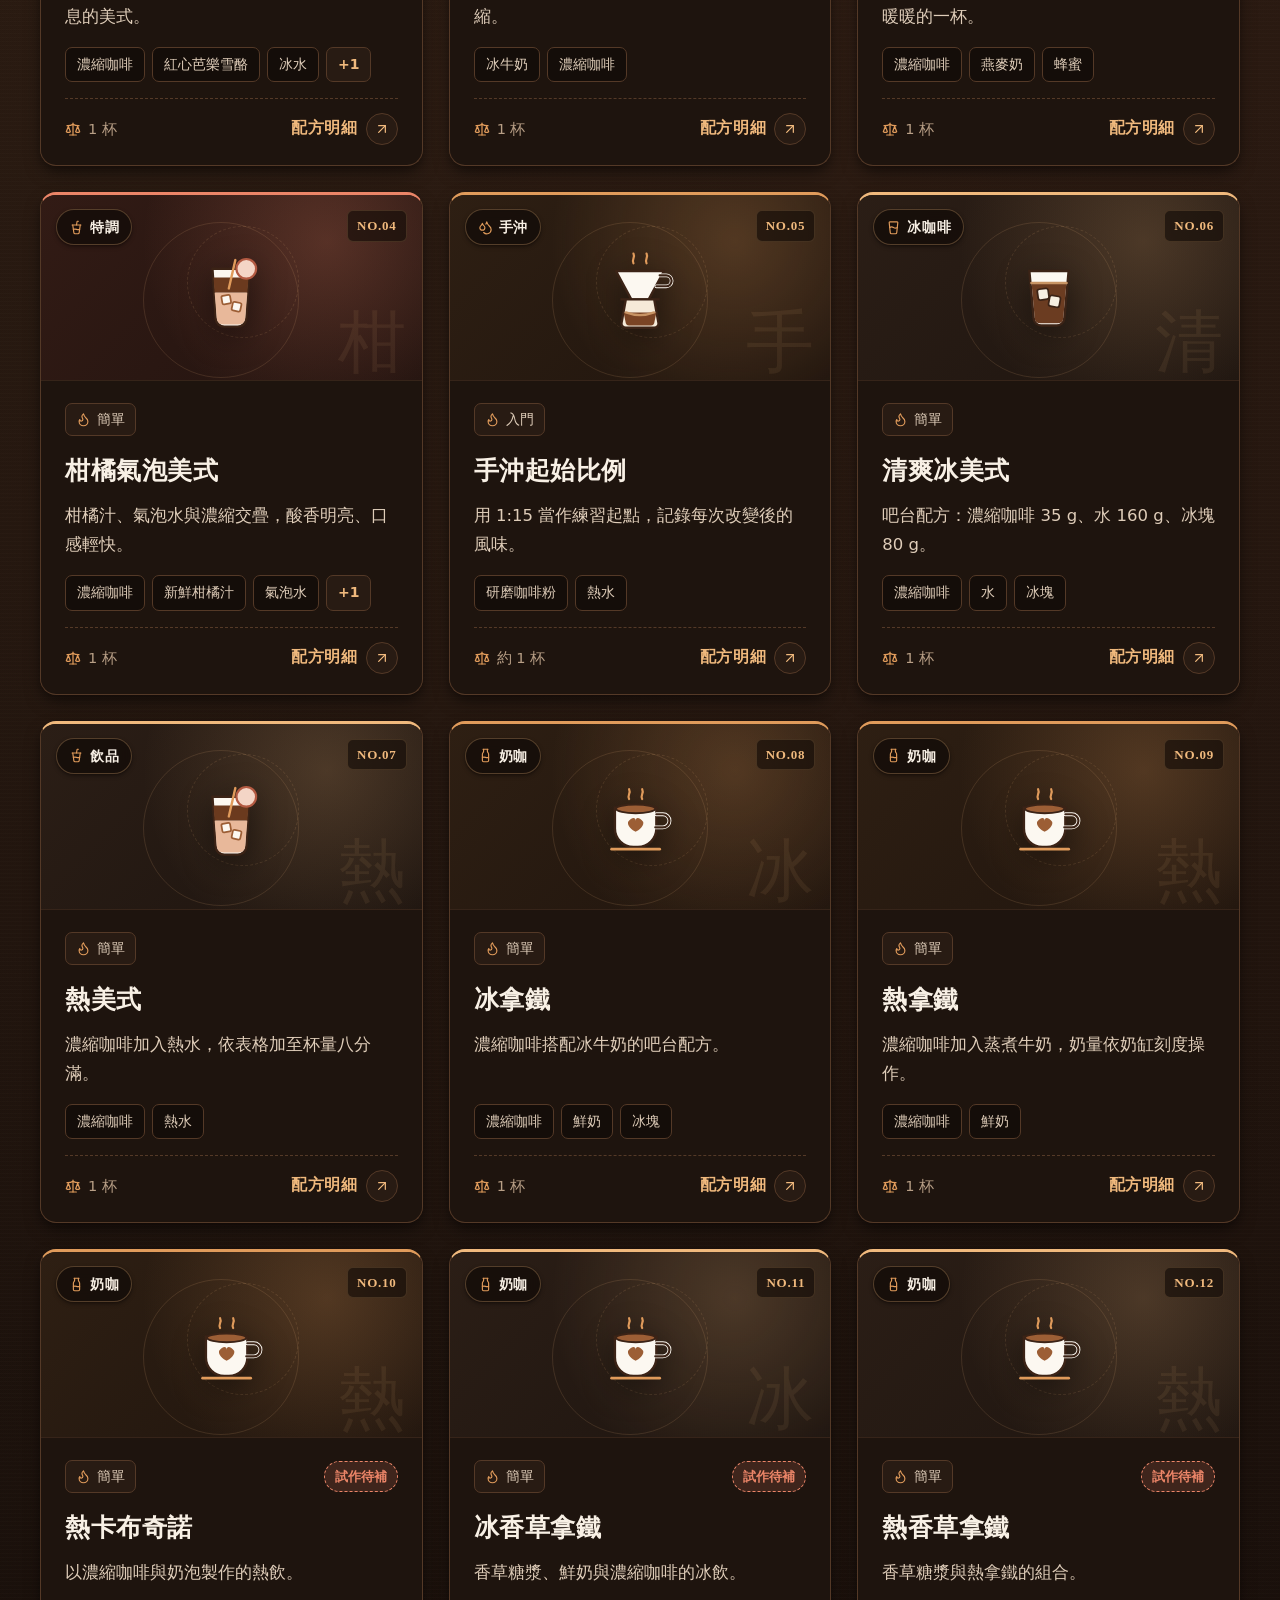
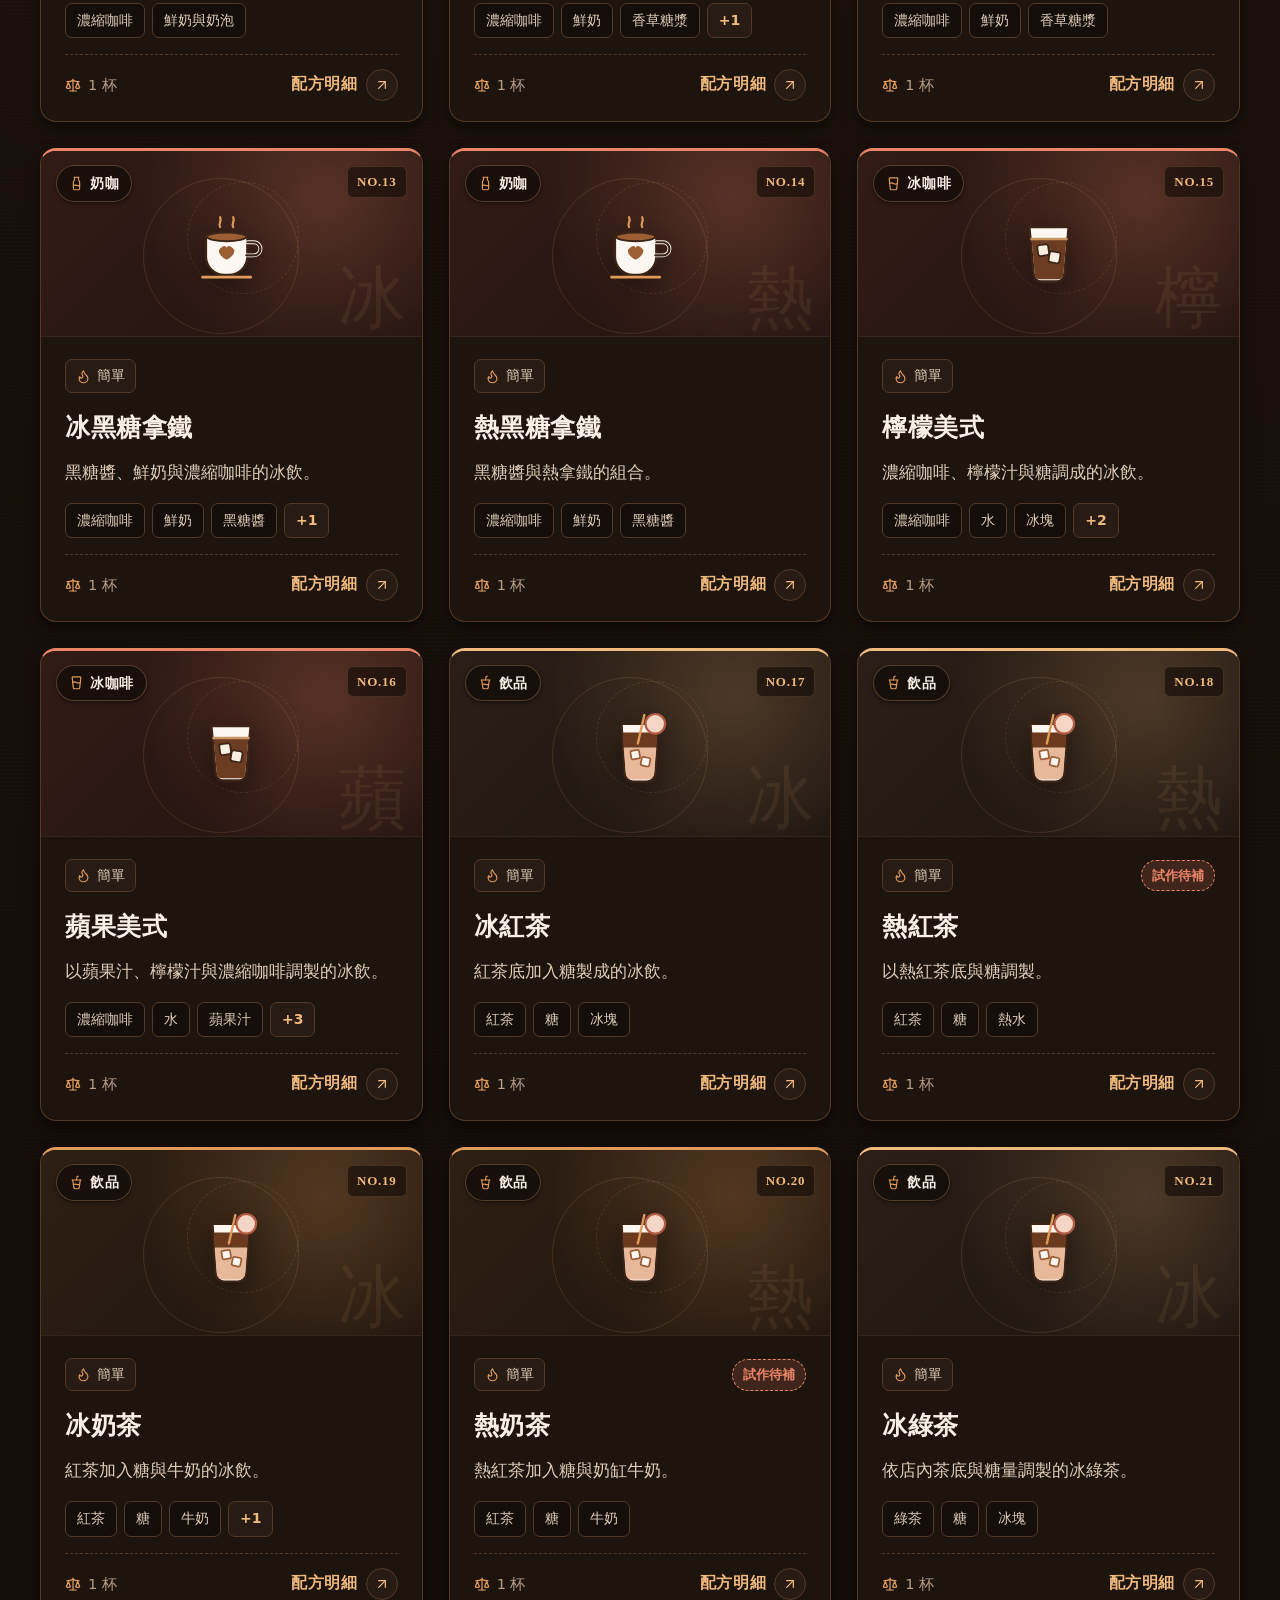
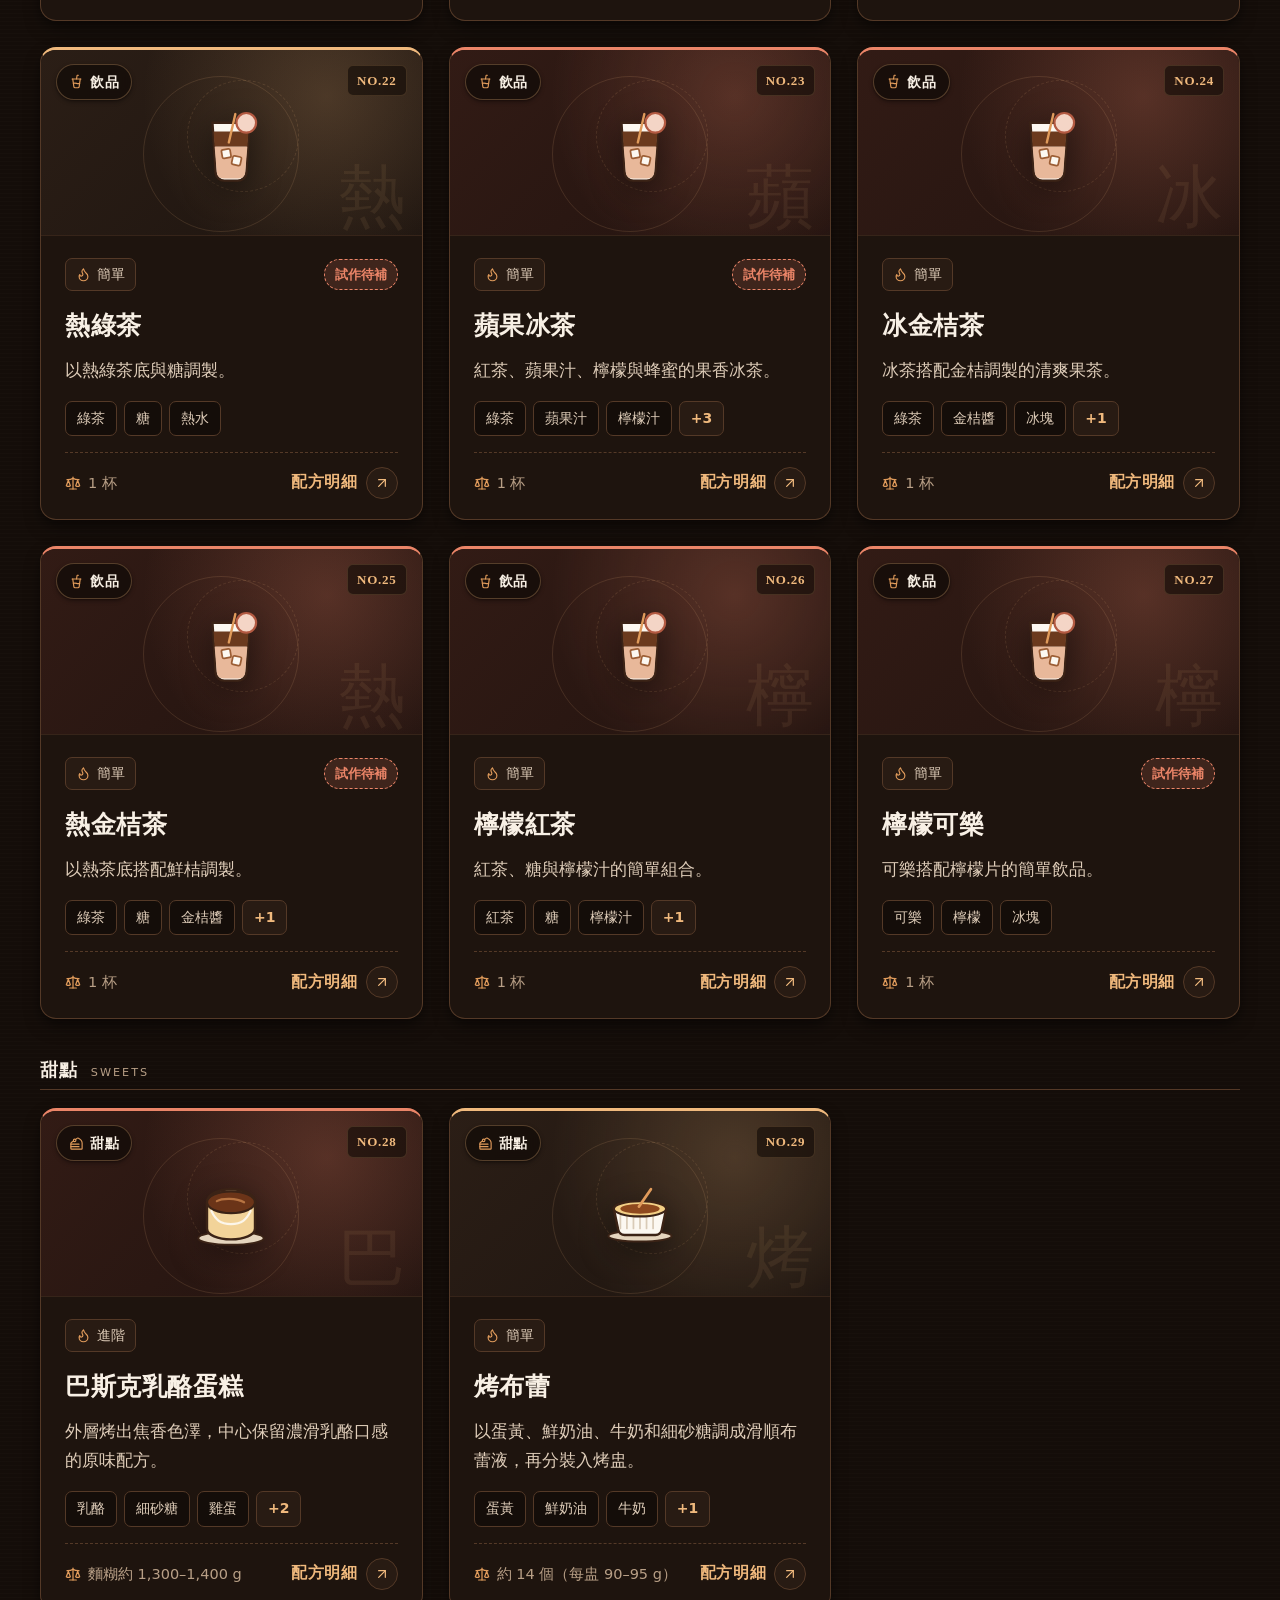
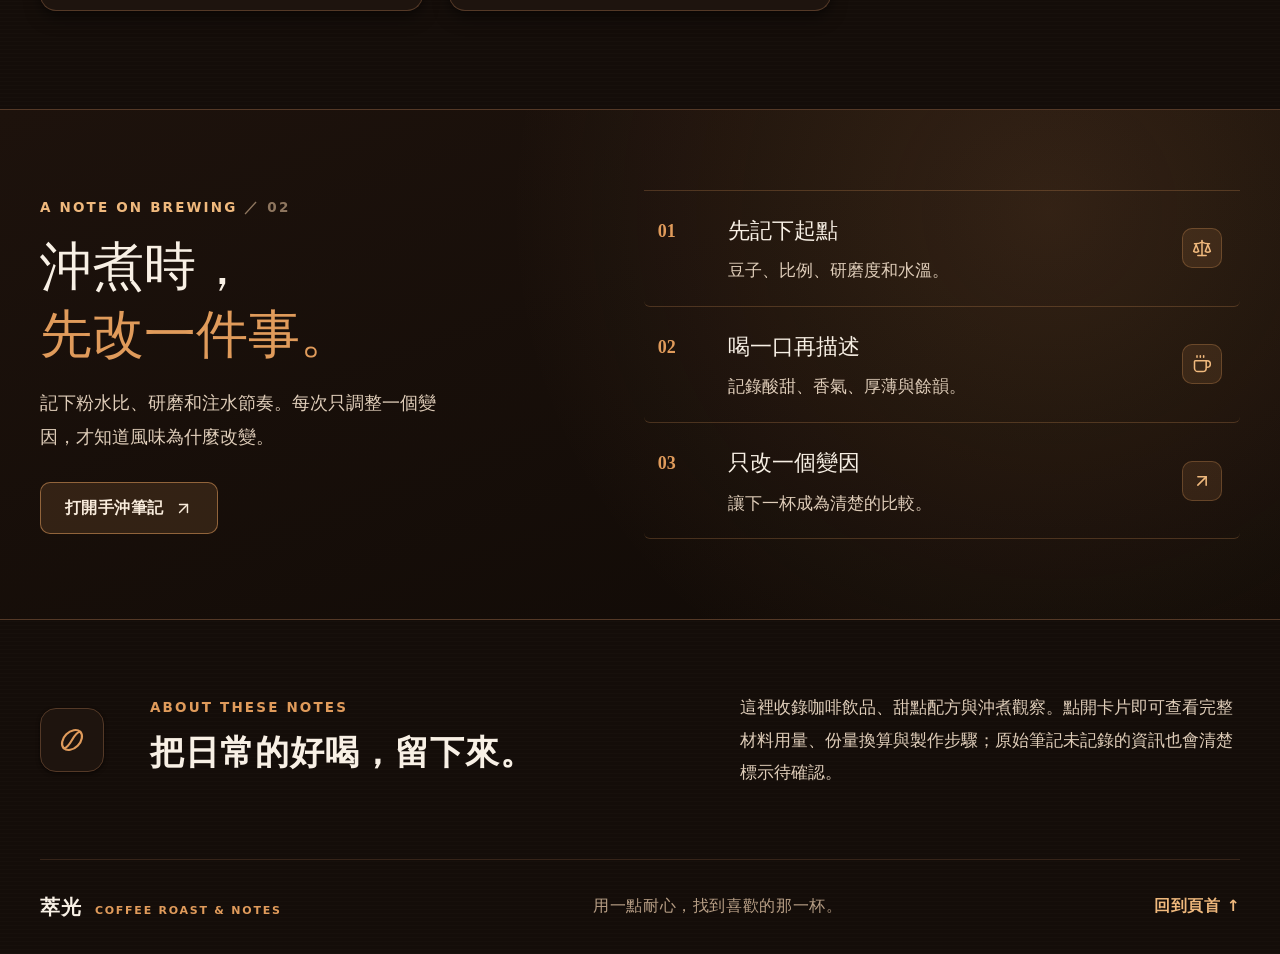
==== commit 778c49e6: "移除配方卡的製作時間欄位" ====
--- a/site/index.html
+++ b/site/index.html
@@ -6,8 +6,8 @@
   <meta name="theme-color" content="#140d09">
   <meta name="description" content="萃光咖啡筆記，整理咖啡飲品、甜點配方與手沖心得。">
   <title>萃光咖啡筆記｜把喜歡的味道慢慢調出來</title>
-  <link rel="stylesheet" href="assets/site.css?v=20261112-icefix">
-  <script src="assets/site.js?v=20261112-icefix" defer></script>
+  <link rel="stylesheet" href="assets/site.css?v=20261112-no-time">
+  <script src="assets/site.js?v=20261112-no-time" defer></script>
 </head>
 <body>
   <a class="skip-link" href="#main-content">跳到主要內容</a>
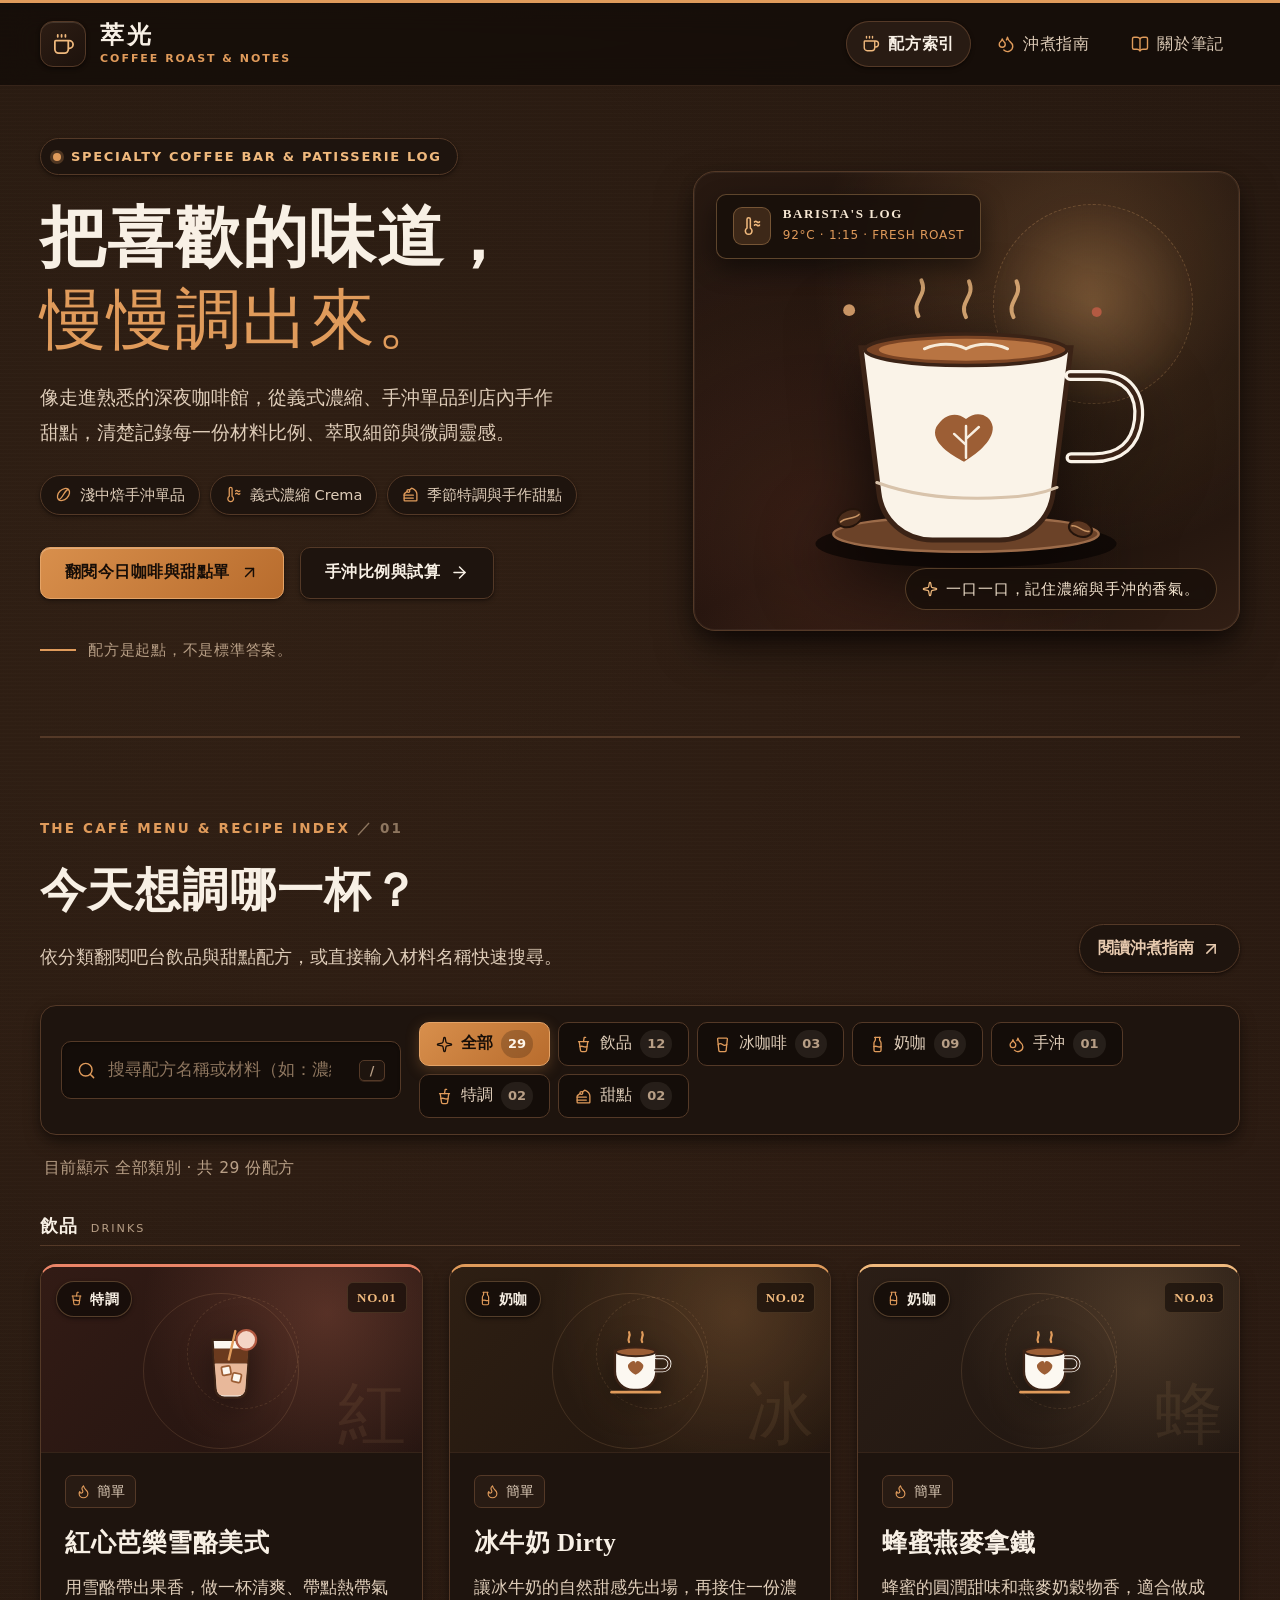
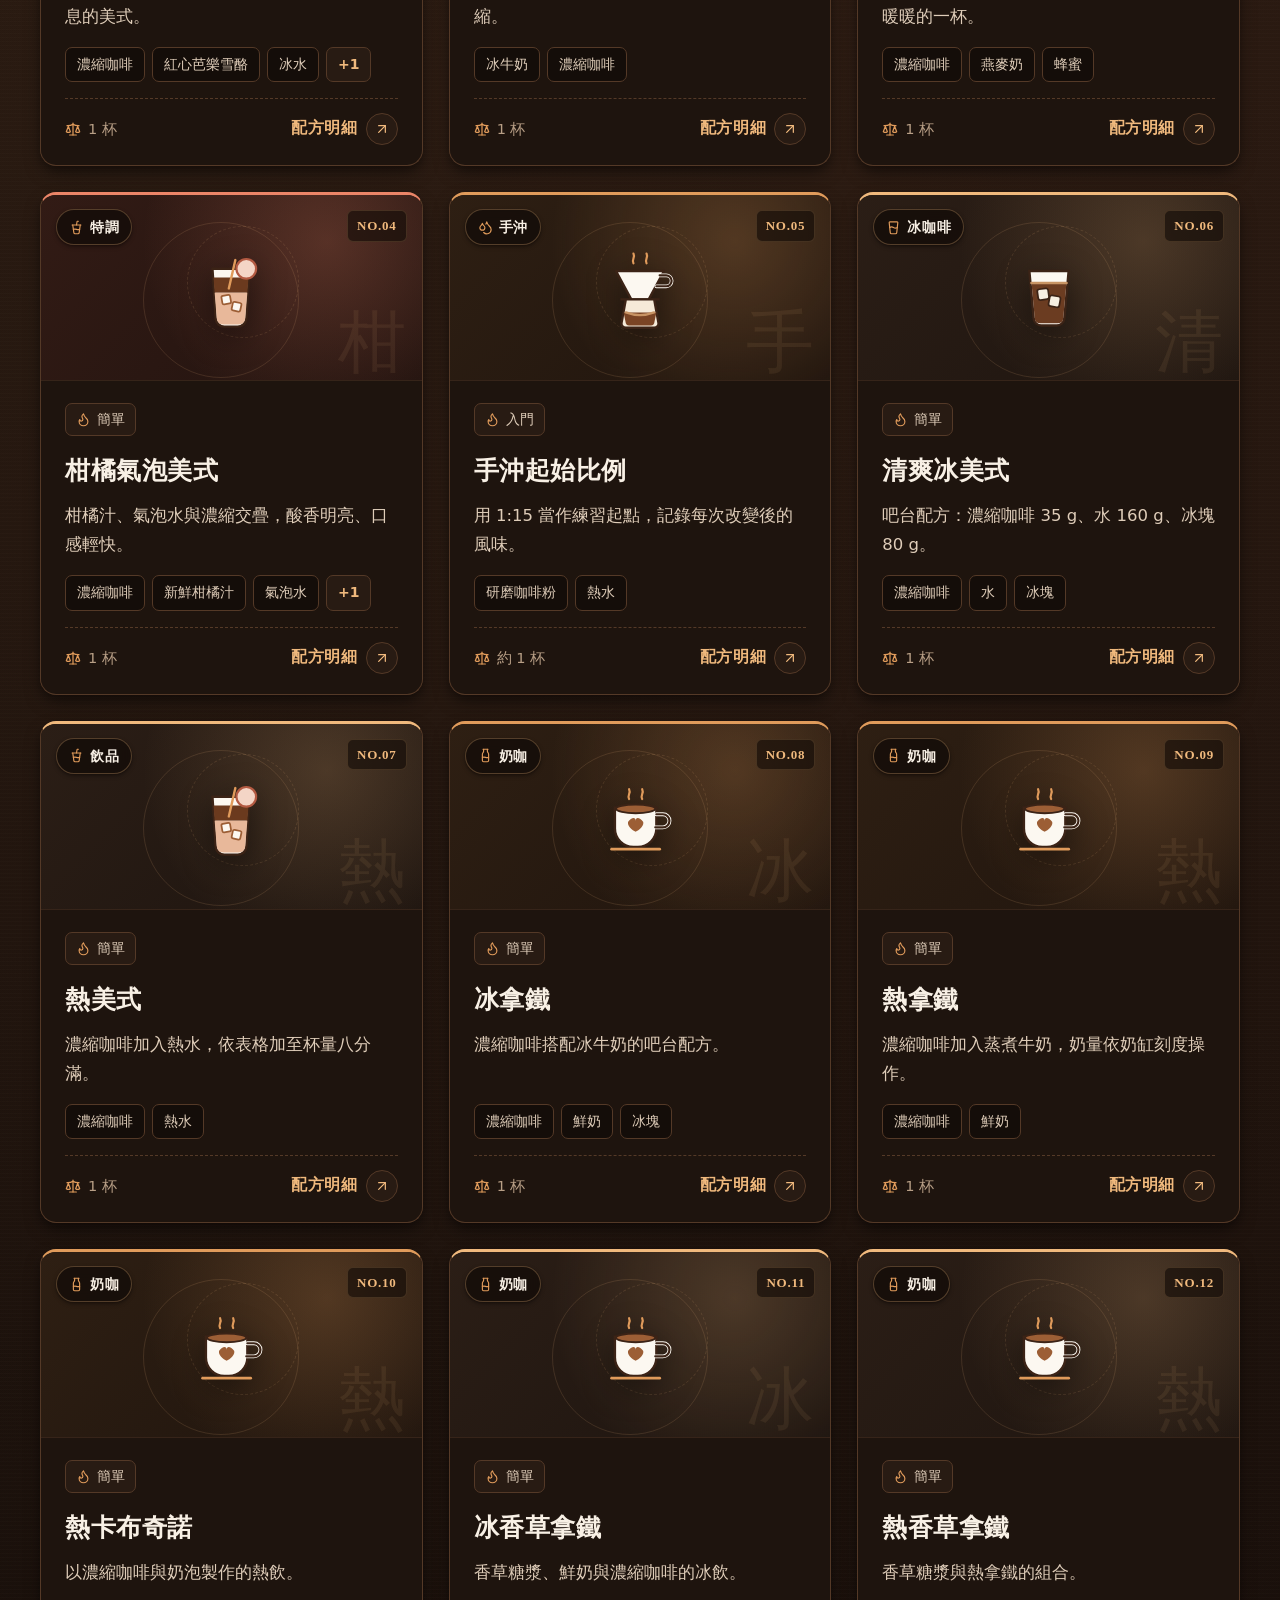
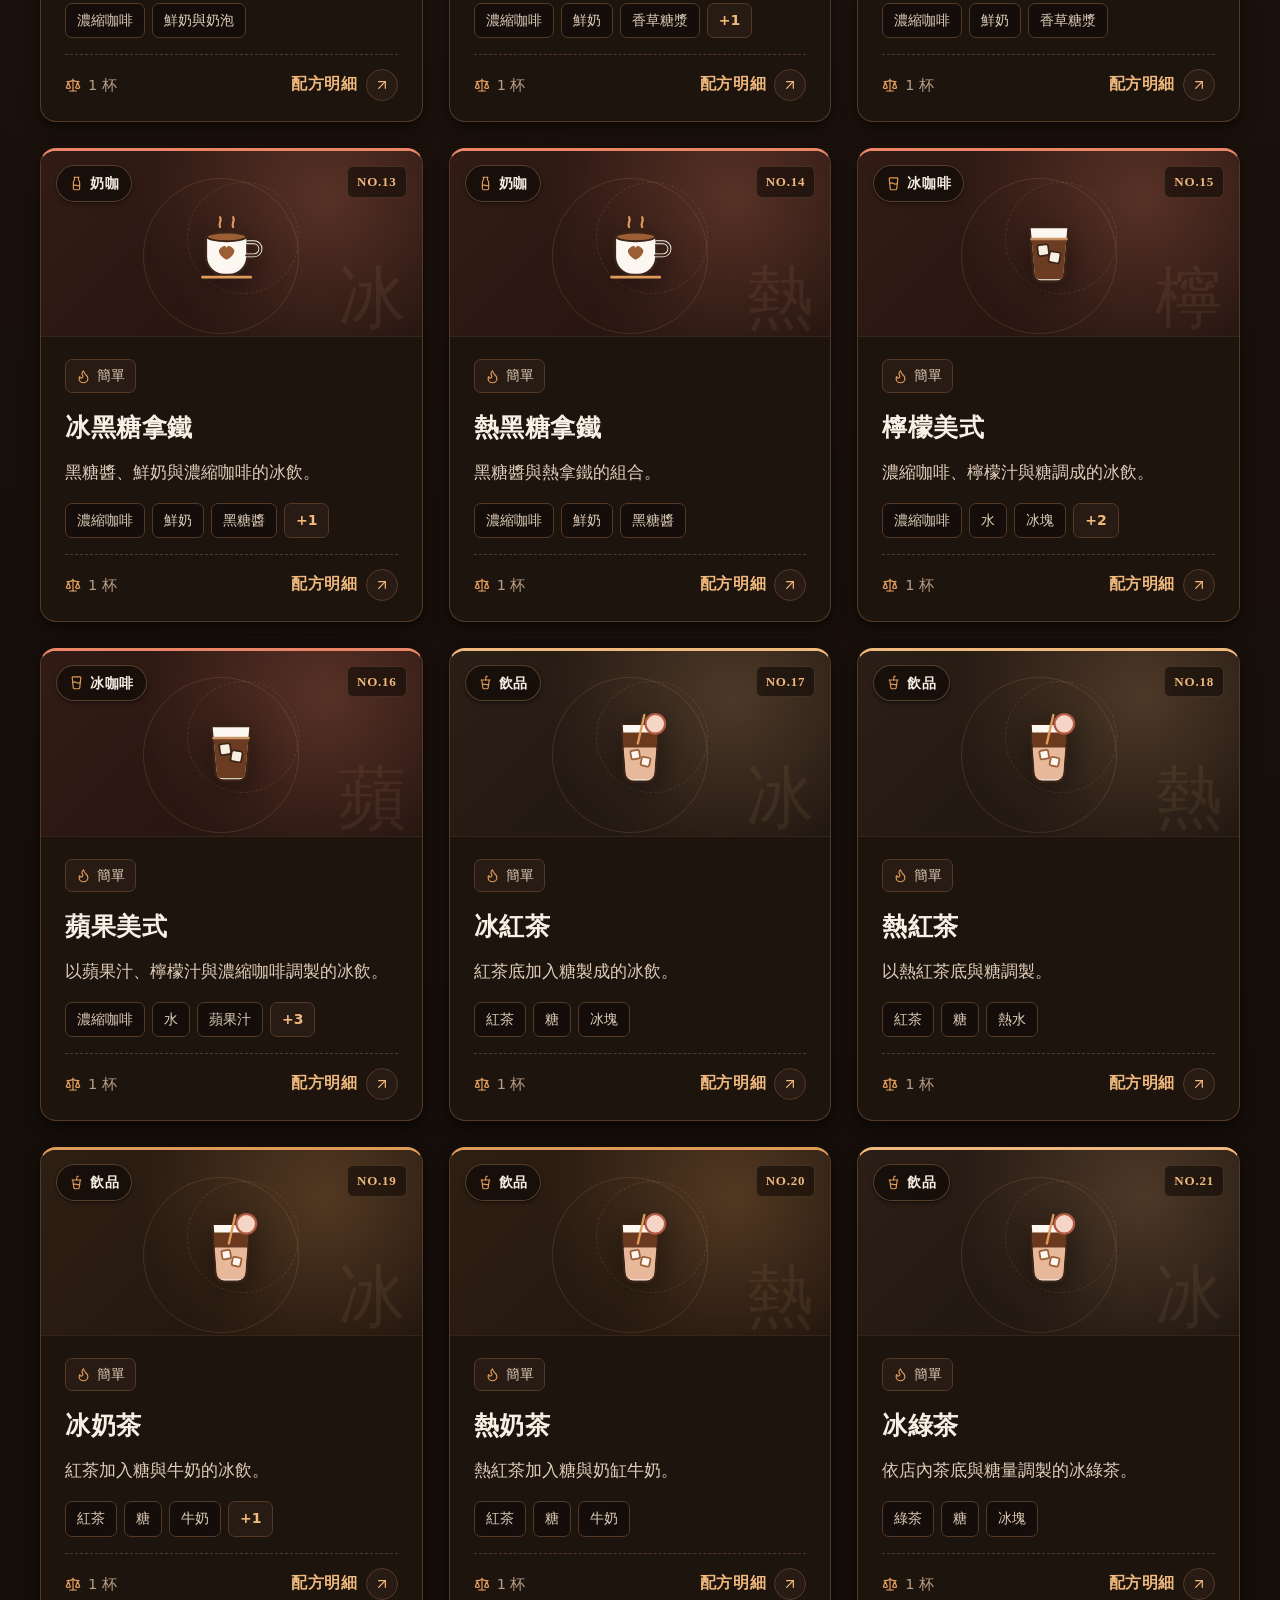
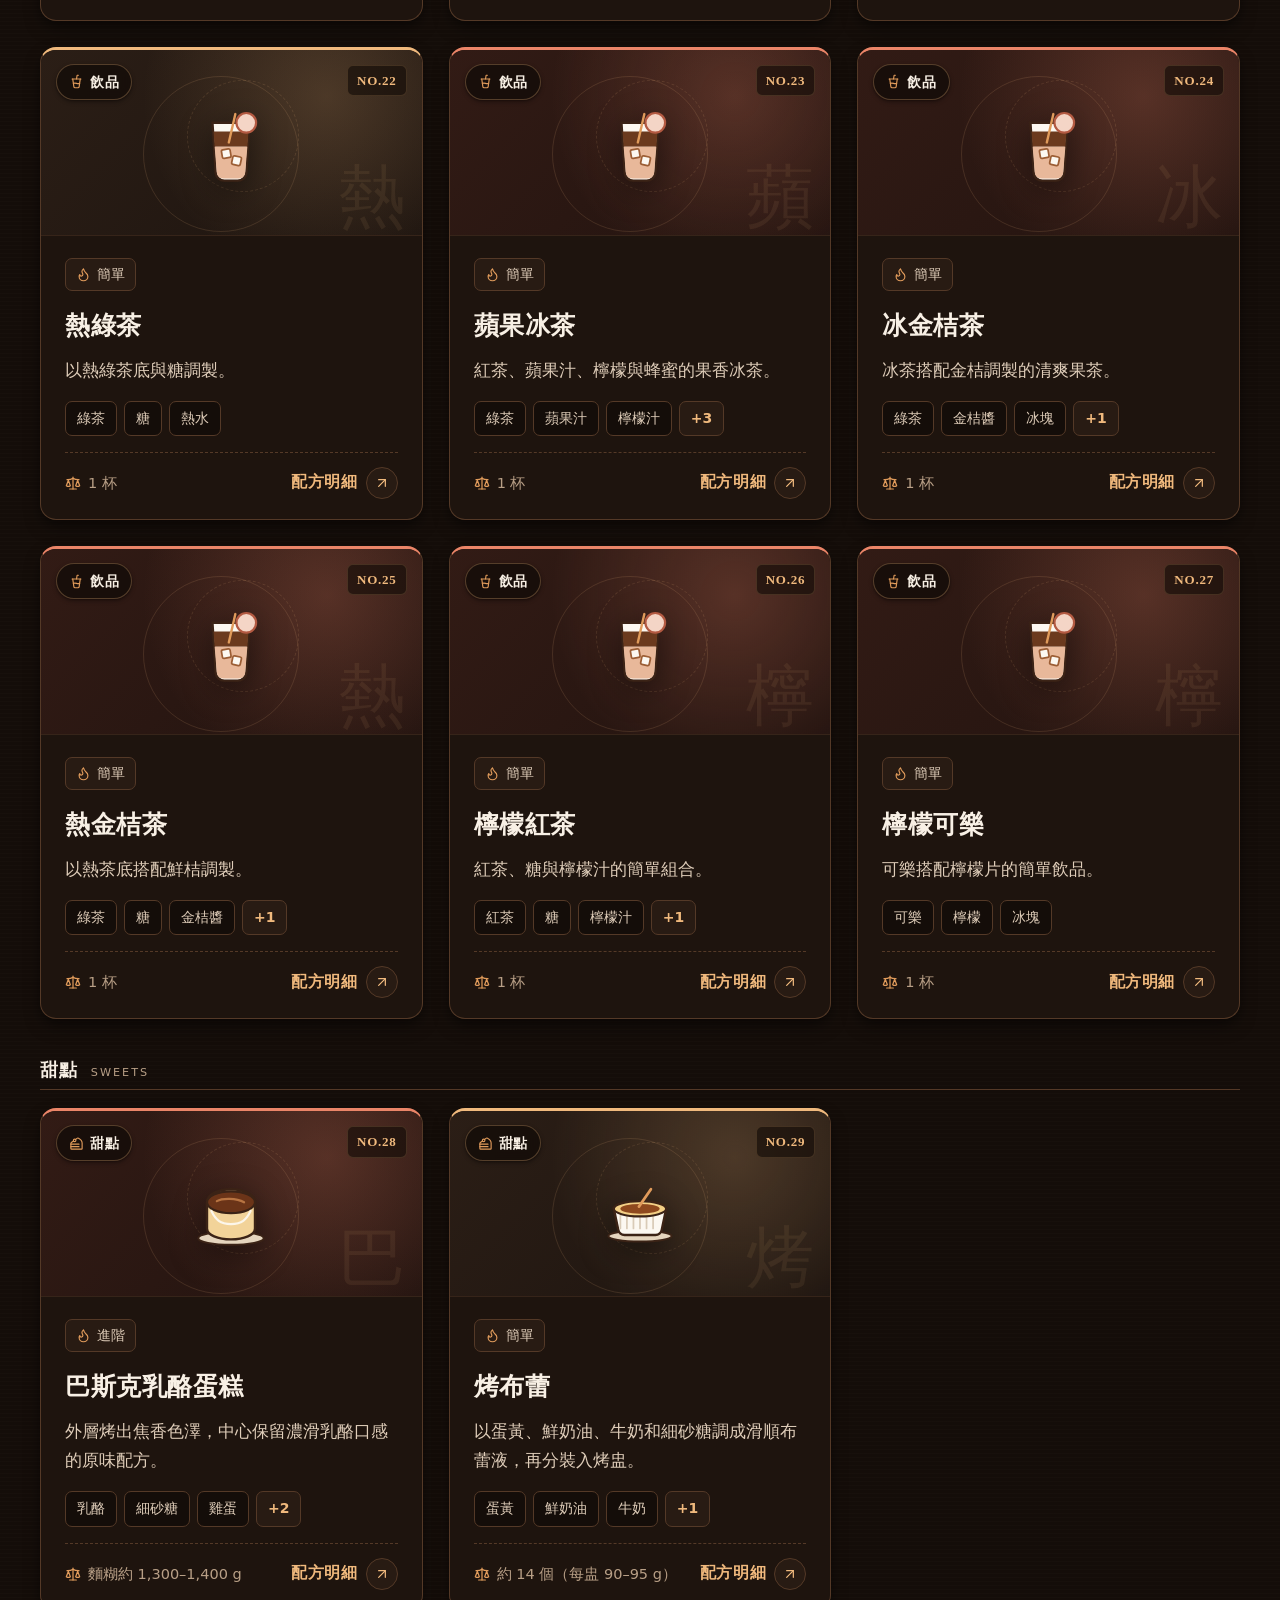
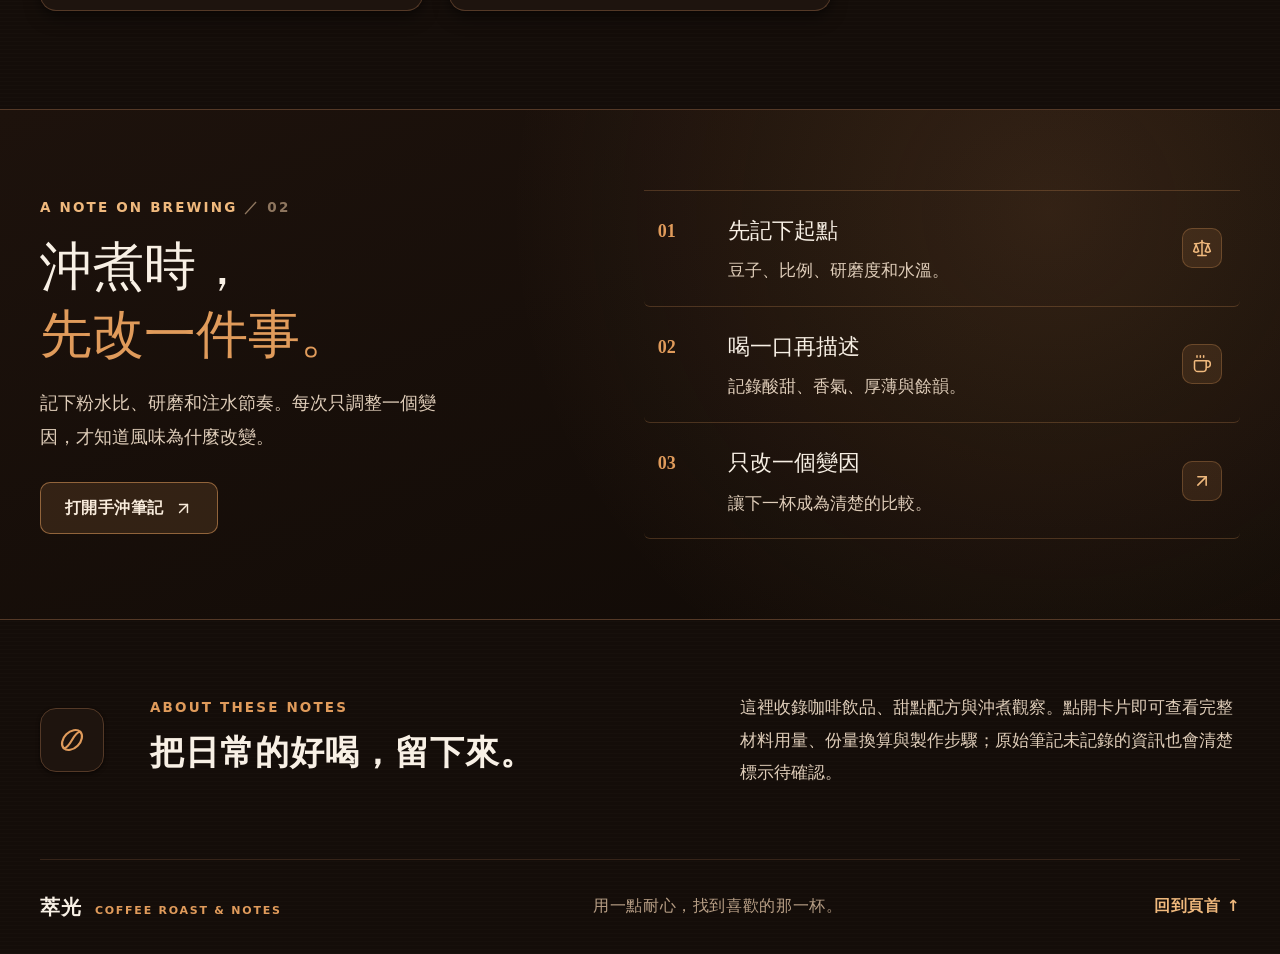
==== commit ef2da6b0: "移除試作狀態標籤並要求先確認未知用量" ====
--- a/site/index.html
+++ b/site/index.html
@@ -6,8 +6,8 @@
   <meta name="theme-color" content="#140d09">
   <meta name="description" content="萃光咖啡筆記，整理咖啡飲品、甜點配方與手沖心得。">
   <title>萃光咖啡筆記｜把喜歡的味道慢慢調出來</title>
-  <link rel="stylesheet" href="assets/site.css?v=20261112-no-time">
-  <script src="assets/site.js?v=20261112-no-time" defer></script>
+  <link rel="stylesheet" href="assets/site.css?v=20261114-no-pending-badges">
+  <script src="assets/site.js?v=20261114-no-pending-badges" defer></script>
 </head>
 <body>
   <a class="skip-link" href="#main-content">跳到主要內容</a>
--- a/site/assets/site.css
+++ b/site/assets/site.css
@@ -1363,16 +1363,6 @@
   color: var(--berry);
 }
 
-.card-status-tag {
-  margin-left: auto;
-  padding: 3px 10px;
-  border: 1px dashed var(--berry);
-  border-radius: 999px;
-  background: var(--berry-tint);
-  color: var(--berry);
-  font-size: 13px;
-  font-weight: 600;
-}
 
 .card-body h3 {
   margin: 12px 0 8px;
@@ -1854,34 +1844,9 @@
   color: var(--caramel);
 }
 
-.dialog-pending-pill,
-.dialog-ready-pill {
-  display: inline-flex;
-  align-items: center;
-  gap: 6px;
-  padding: 4px 12px;
-  border-radius: 999px;
-  font-size: 13.5px;
-  font-weight: 600;
-}
-
-.dialog-pending-pill .pulso-icon,
-.dialog-ready-pill .pulso-icon {
-  width: 15px;
-  height: 15px;
-}
-
-.dialog-pending-pill {
-  border: 1px dashed var(--berry);
-  background: var(--berry-tint);
-  color: var(--berry);
-}
-
-.dialog-ready-pill {
-  border: 1px solid rgba(143, 176, 130, 0.45);
-  background: var(--green-tint);
-  color: var(--green-dark);
-}
+
+
+
 
 .dialog-header-band h2 {
   margin: 0;
@@ -2131,19 +2096,12 @@
   line-height: 1.82;
 }
 
-.recipe-note.is-pending-note {
-  border-left-color: var(--berry);
-  background: rgba(235, 133, 104, 0.1);
-}
 
 .recipe-note > span {
   margin-top: 3px;
   color: var(--caramel);
 }
 
-.recipe-note.is-pending-note > span {
-  color: var(--berry);
-}
 
 .recipe-note strong {
   display: block;
@@ -2410,6 +2368,41 @@
   gap: 16px;
 }
 
+.bean-select-row select {
+  width: 100%;
+  min-height: 48px;
+  padding: 12px 14px;
+  border: 1px solid var(--line-strong);
+  border-radius: var(--radius-sm);
+  background: var(--paper);
+  color: var(--ink);
+  font: inherit;
+}
+
+.bean-select-row select:focus-visible {
+  outline: none;
+  box-shadow: var(--ring-focus);
+}
+
+.bean-profile {
+  padding: 14px;
+  border: 1px solid var(--line-strong);
+  border-radius: var(--radius-sm);
+  background: var(--paper);
+  color: var(--ink-soft);
+  font-size: 14px;
+  line-height: 1.65;
+}
+
+.bean-profile p {
+  margin: 4px 0 0;
+}
+
+.bean-profile strong {
+  color: var(--crema);
+  font-size: 15px;
+}
+
 .calc-row {
   display: flex;
   flex-direction: column;
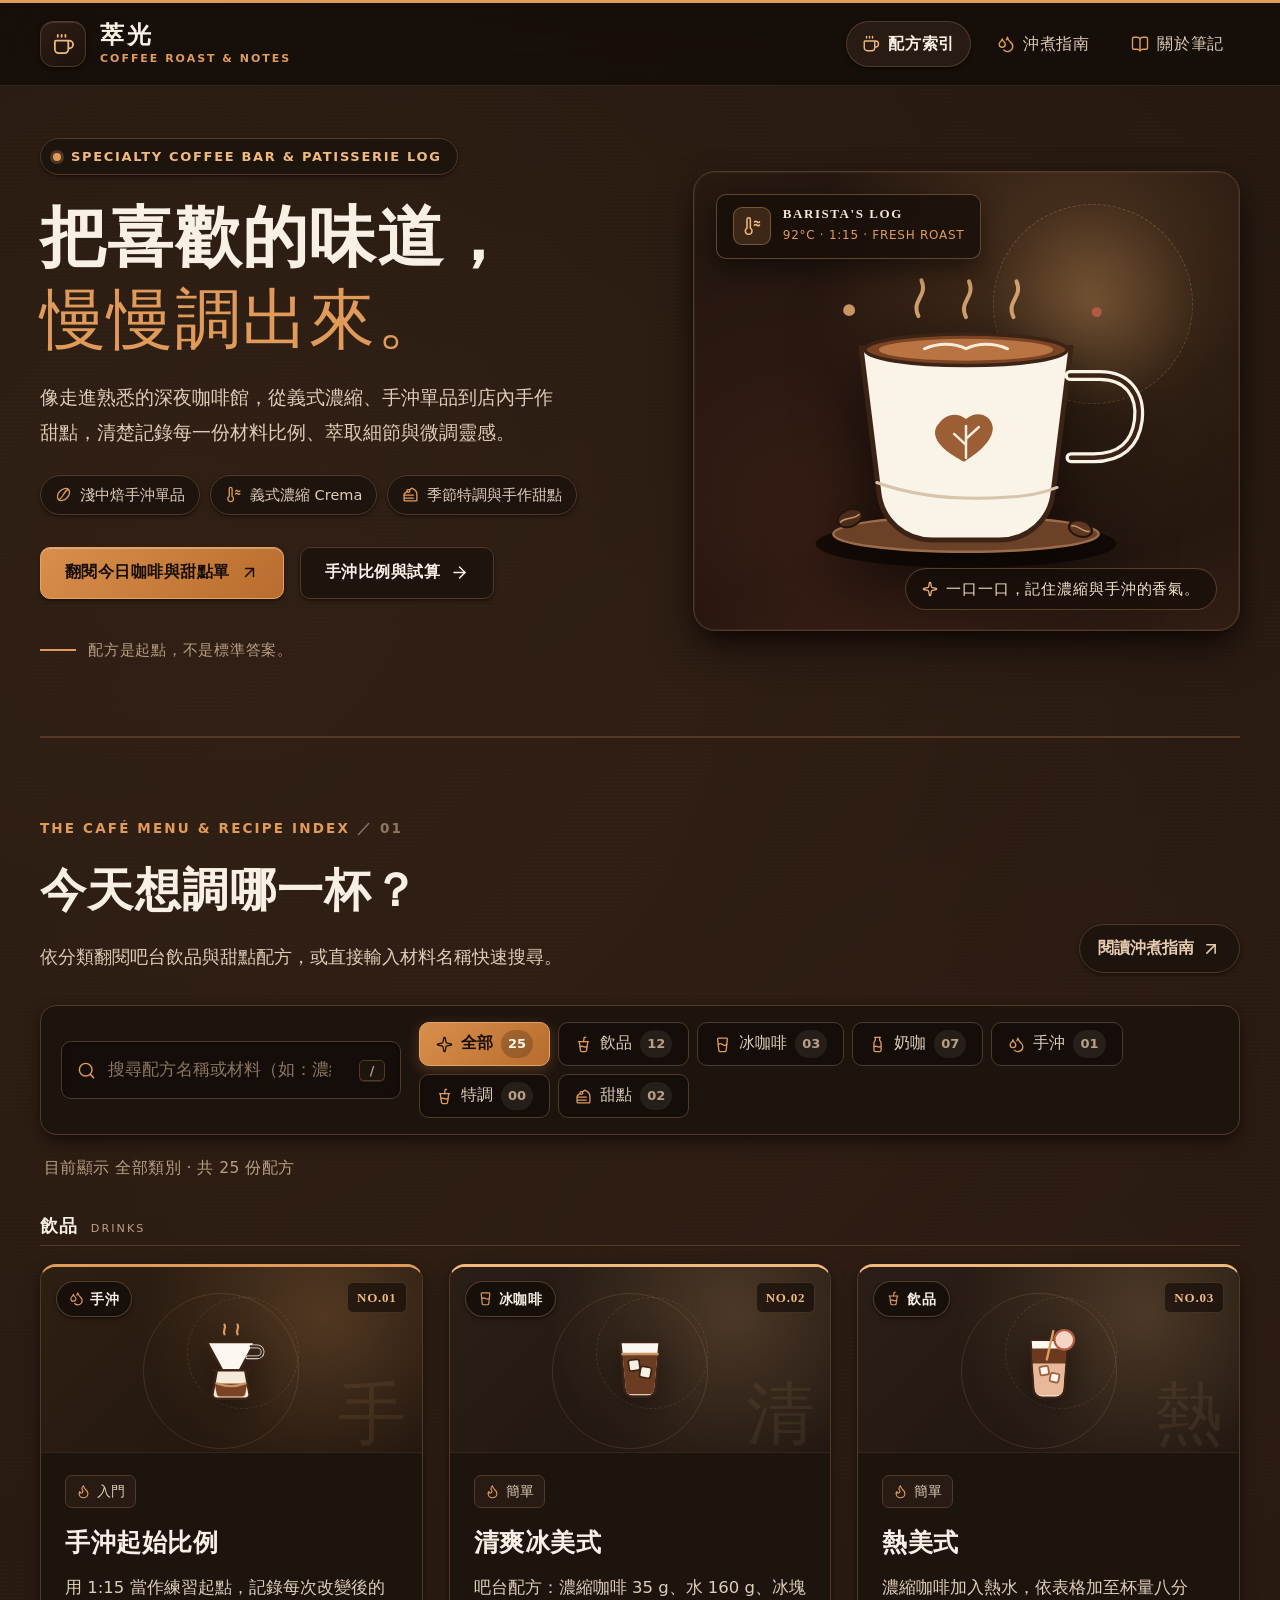
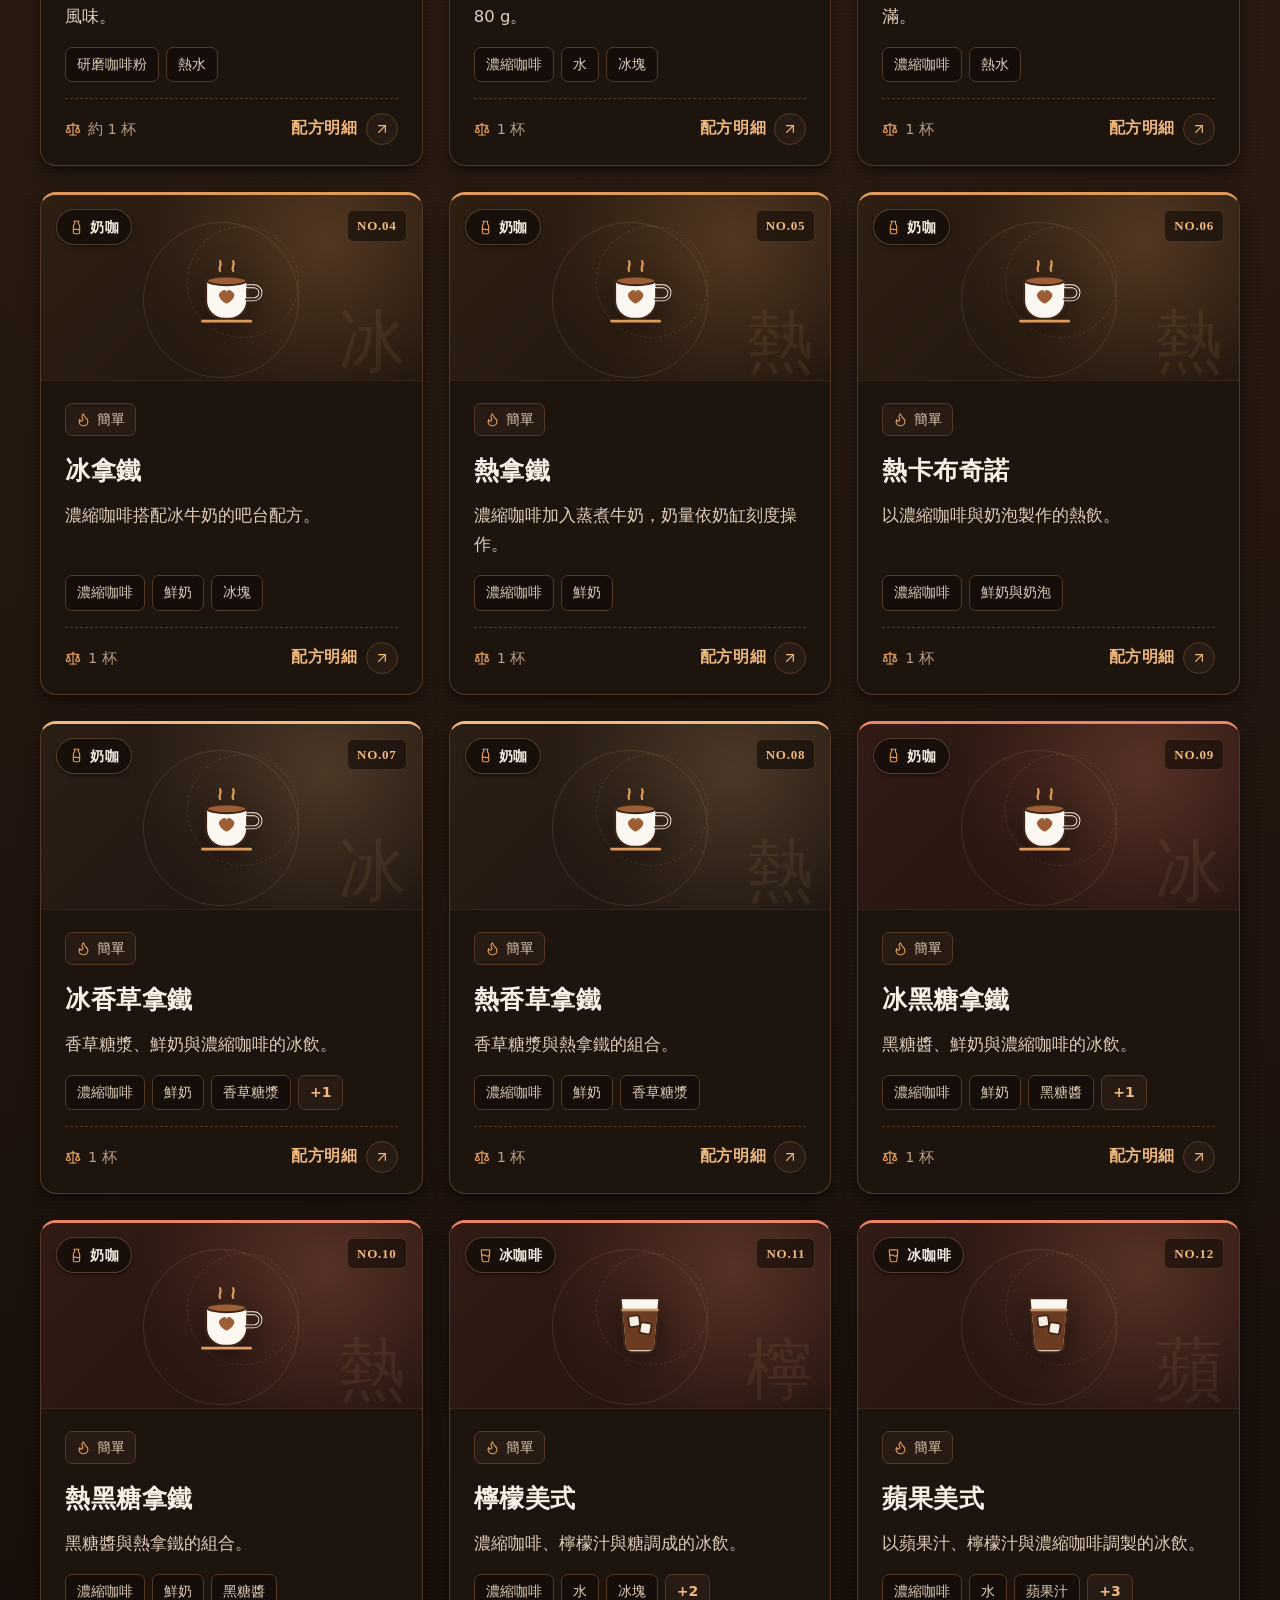
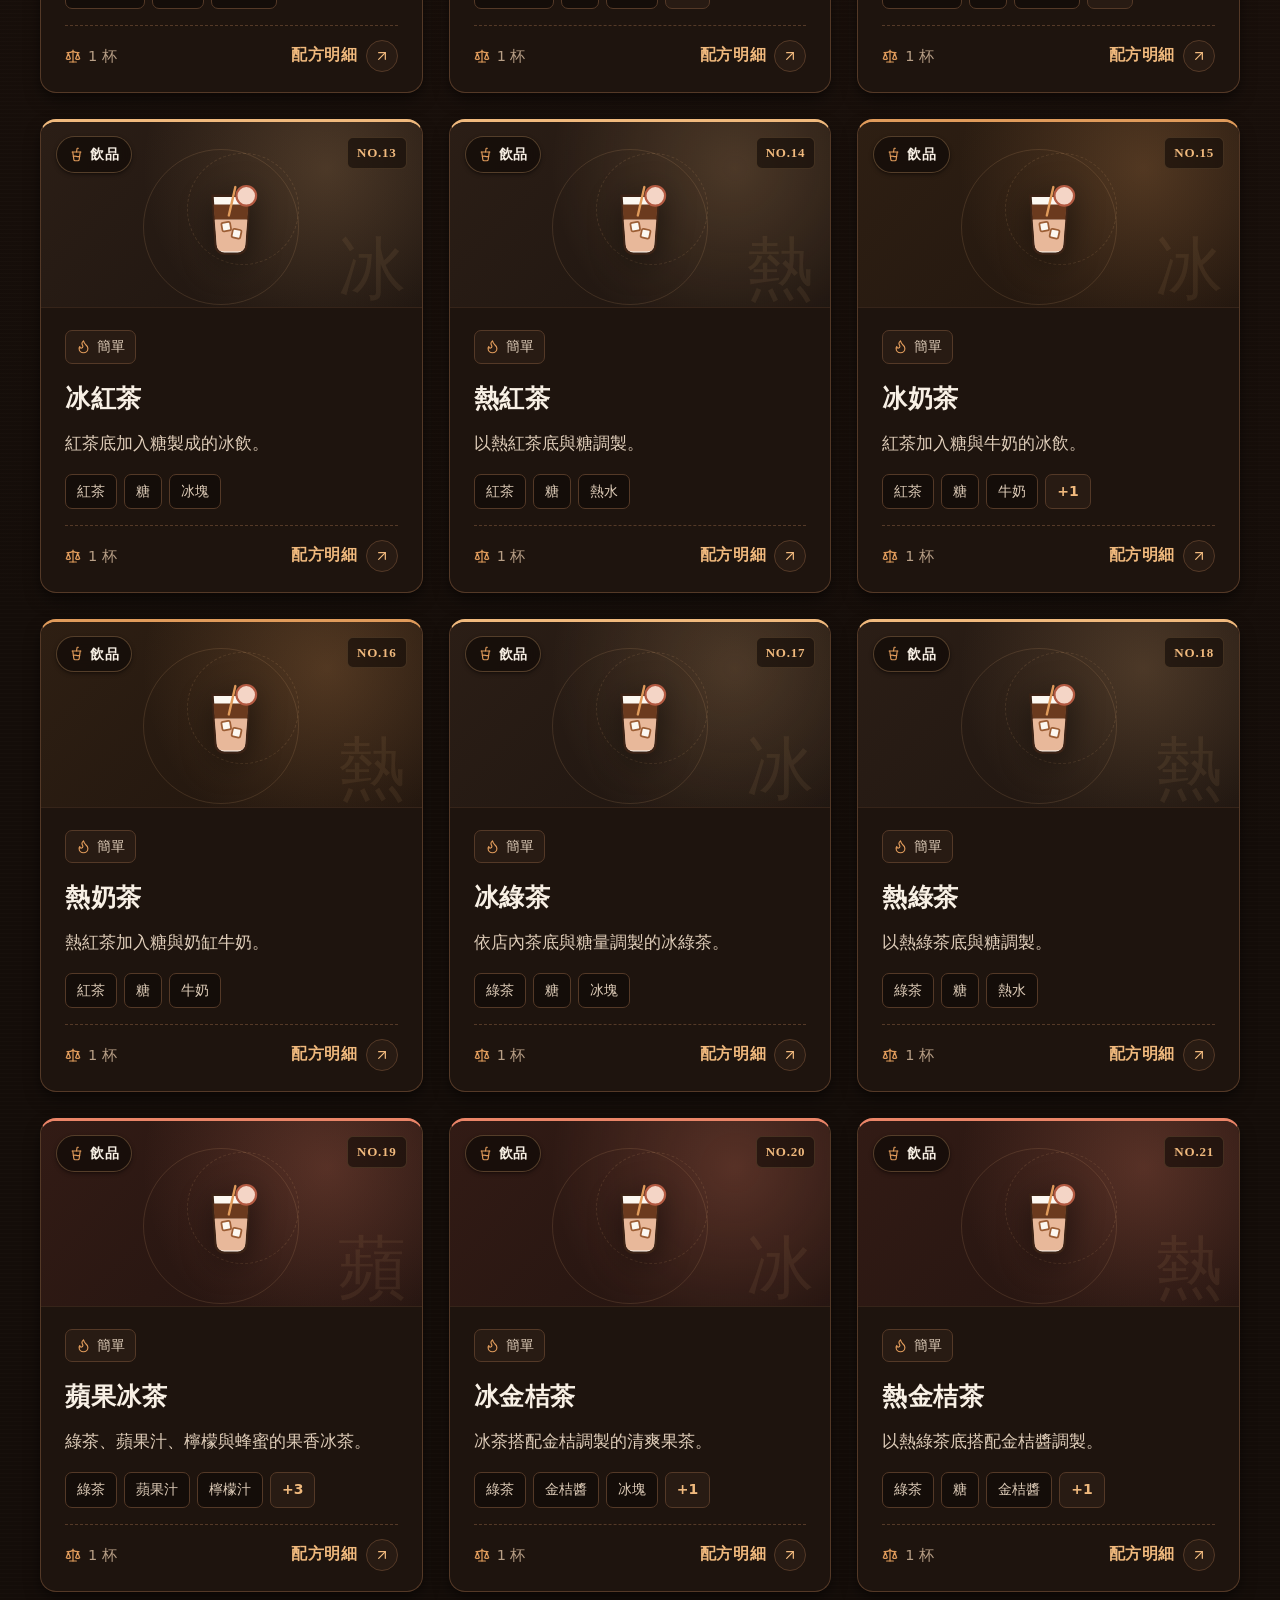
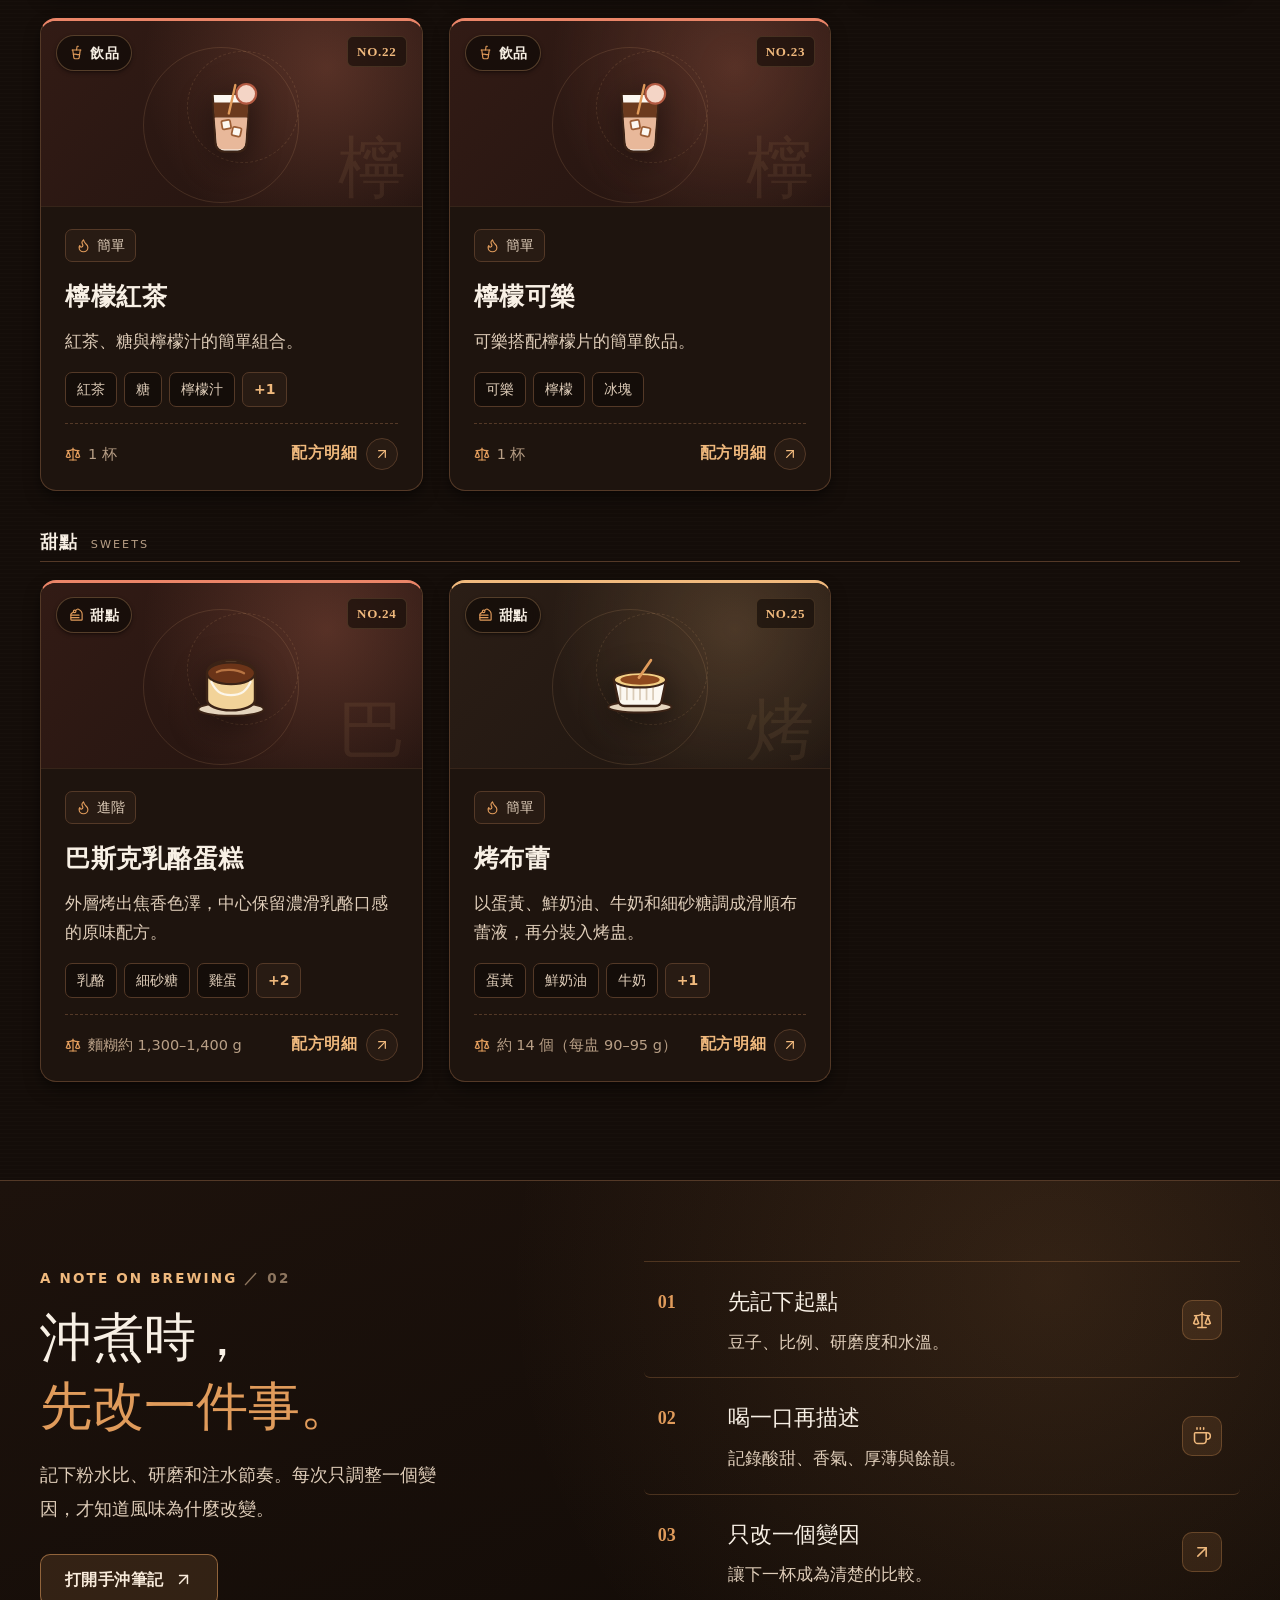
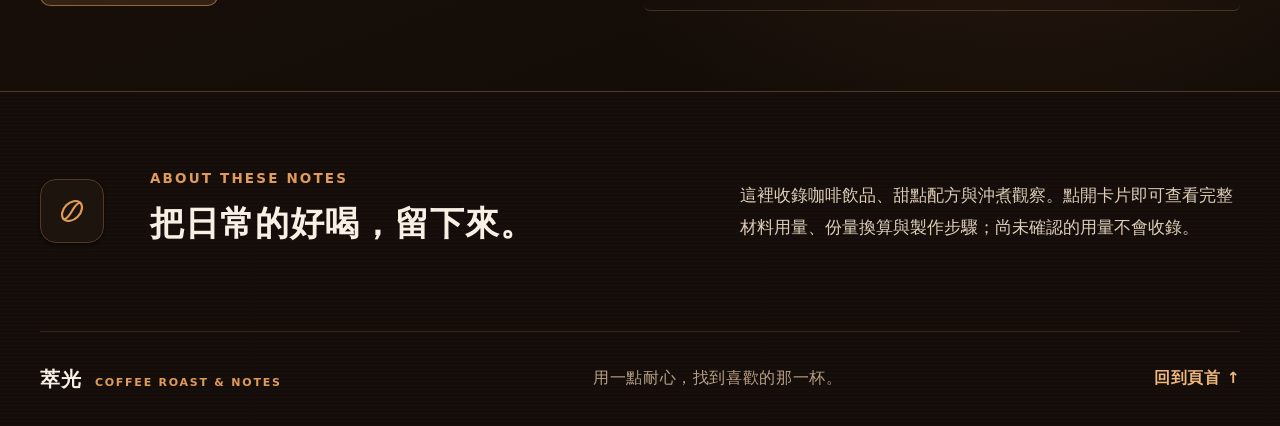
==== commit 8e71f9d3: "統一待確認規則、修正主題頁位置說明與兩筆配方摘要 Co-Authored-By: Claude Opus 5.5 <noreply@anthropic.com> Claude-Session: htt" ====
--- a/site/index.html
+++ b/site/index.html
@@ -323,7 +323,7 @@
         <p class="eyebrow">ABOUT THESE NOTES</p>
         <h2 id="about-title">把日常的好喝，<br class="mobile-break">留下來。</h2>
       </div>
-      <p class="about-copy">這裡收錄咖啡飲品、甜點配方與沖煮觀察。點開卡片即可查看完整材料用量、份量換算與製作步驟；原始筆記未記錄的資訊也會清楚標示待確認。</p>
+      <p class="about-copy">這裡收錄咖啡飲品、甜點配方與沖煮觀察。點開卡片即可查看完整材料用量、份量換算與製作步驟；尚未確認的用量不會收錄。</p>
     </section>
   </main>
 
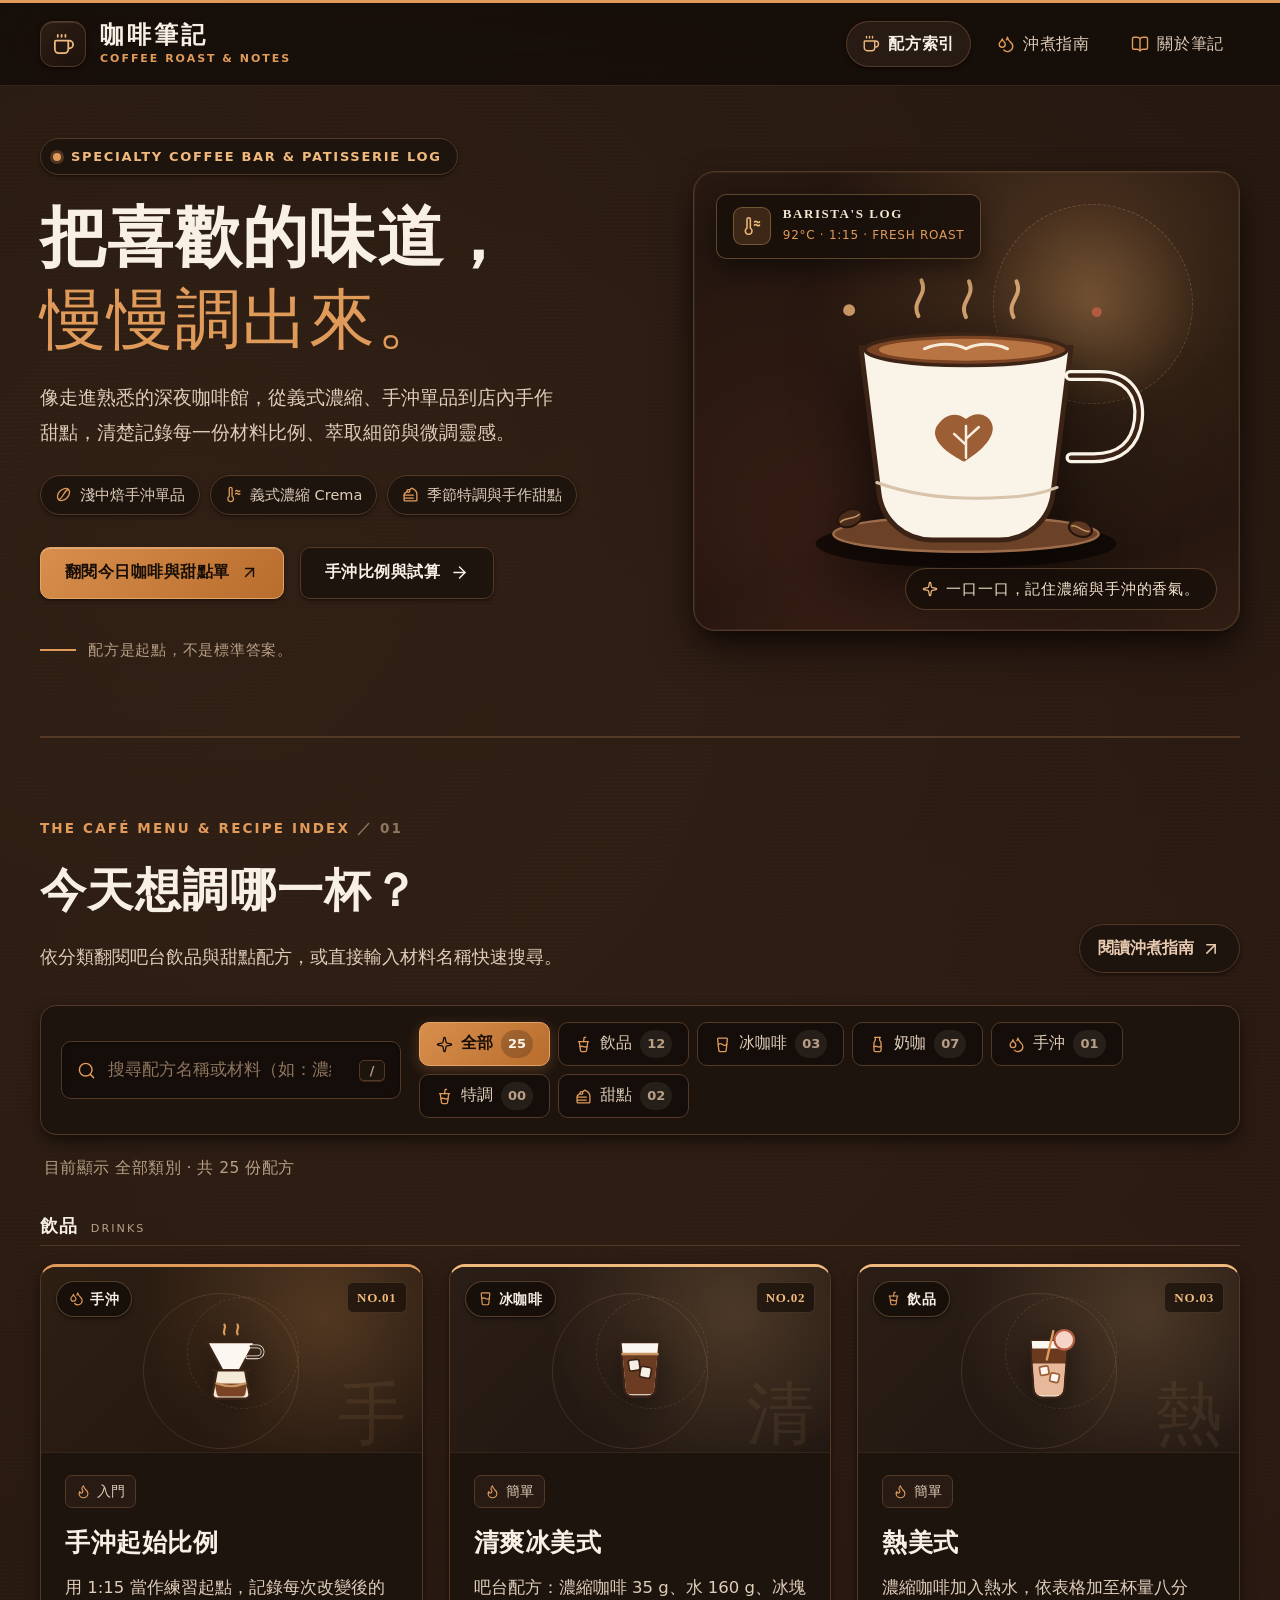
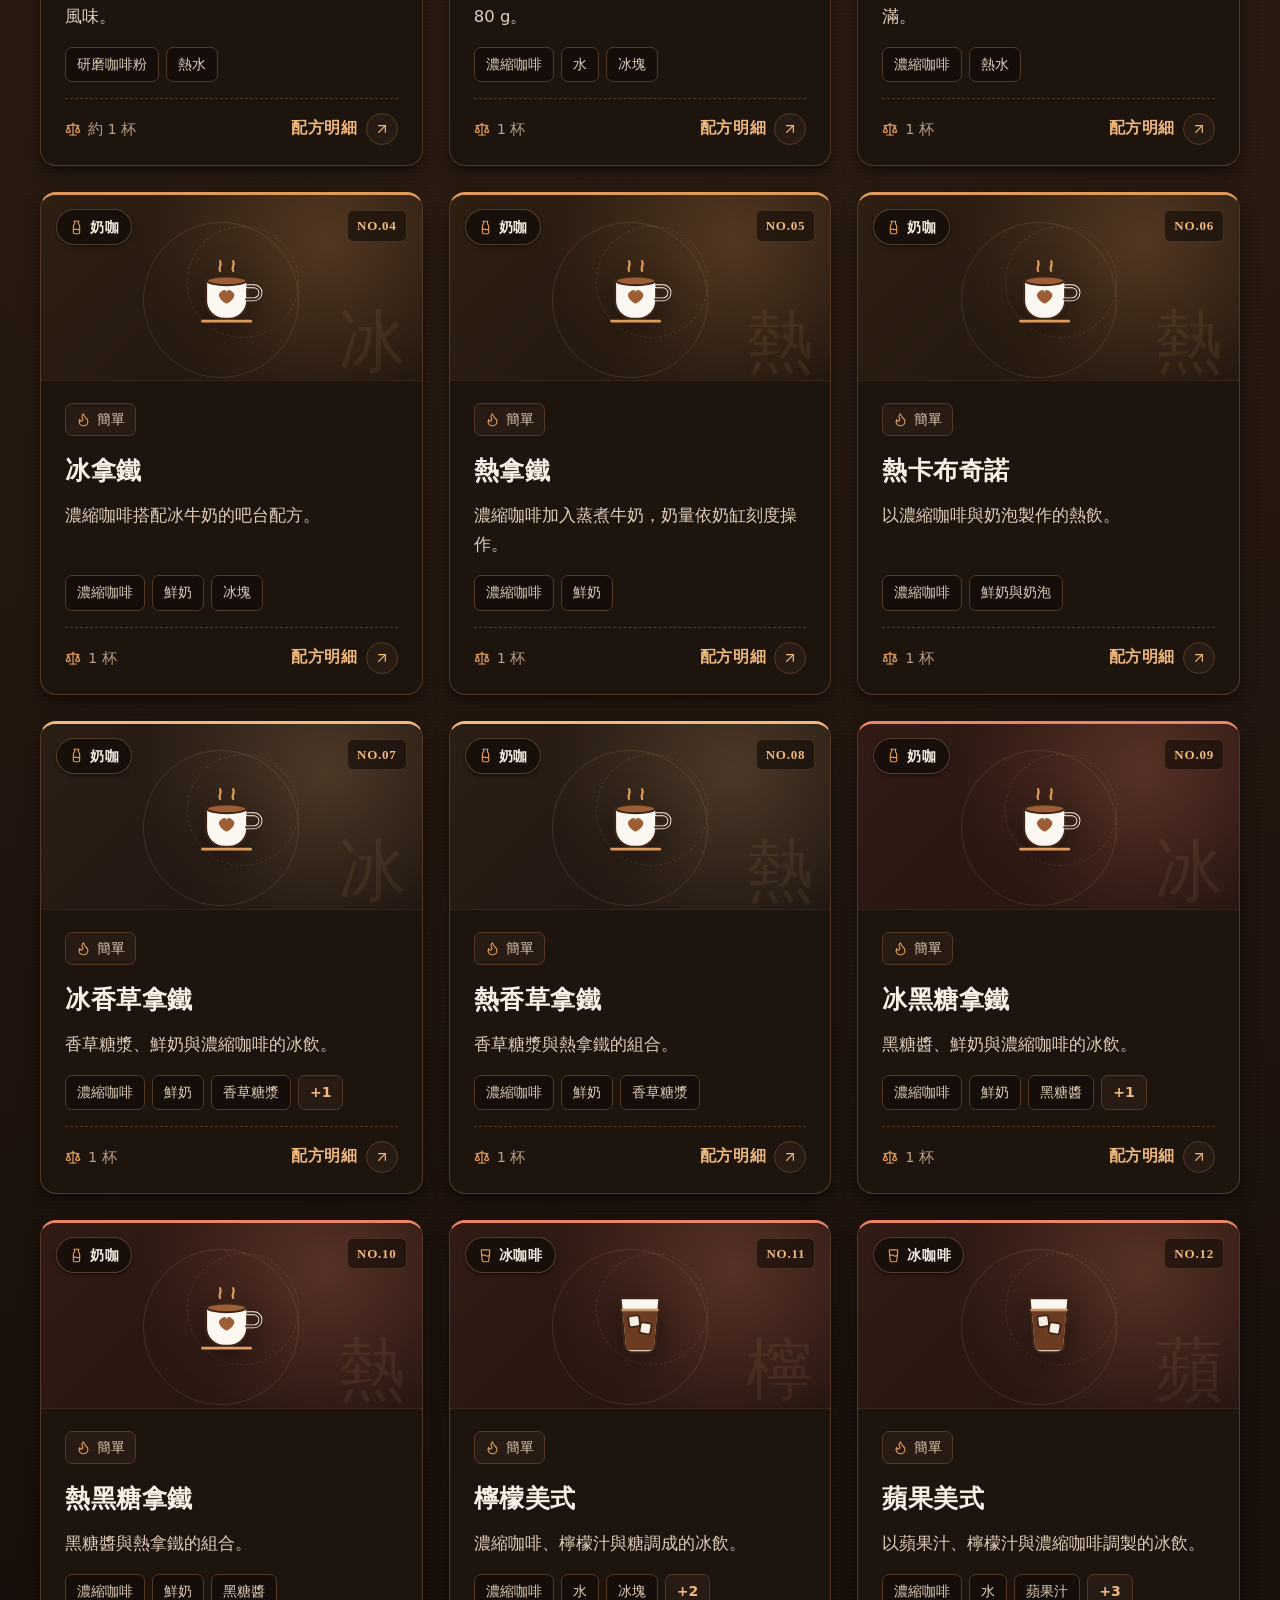
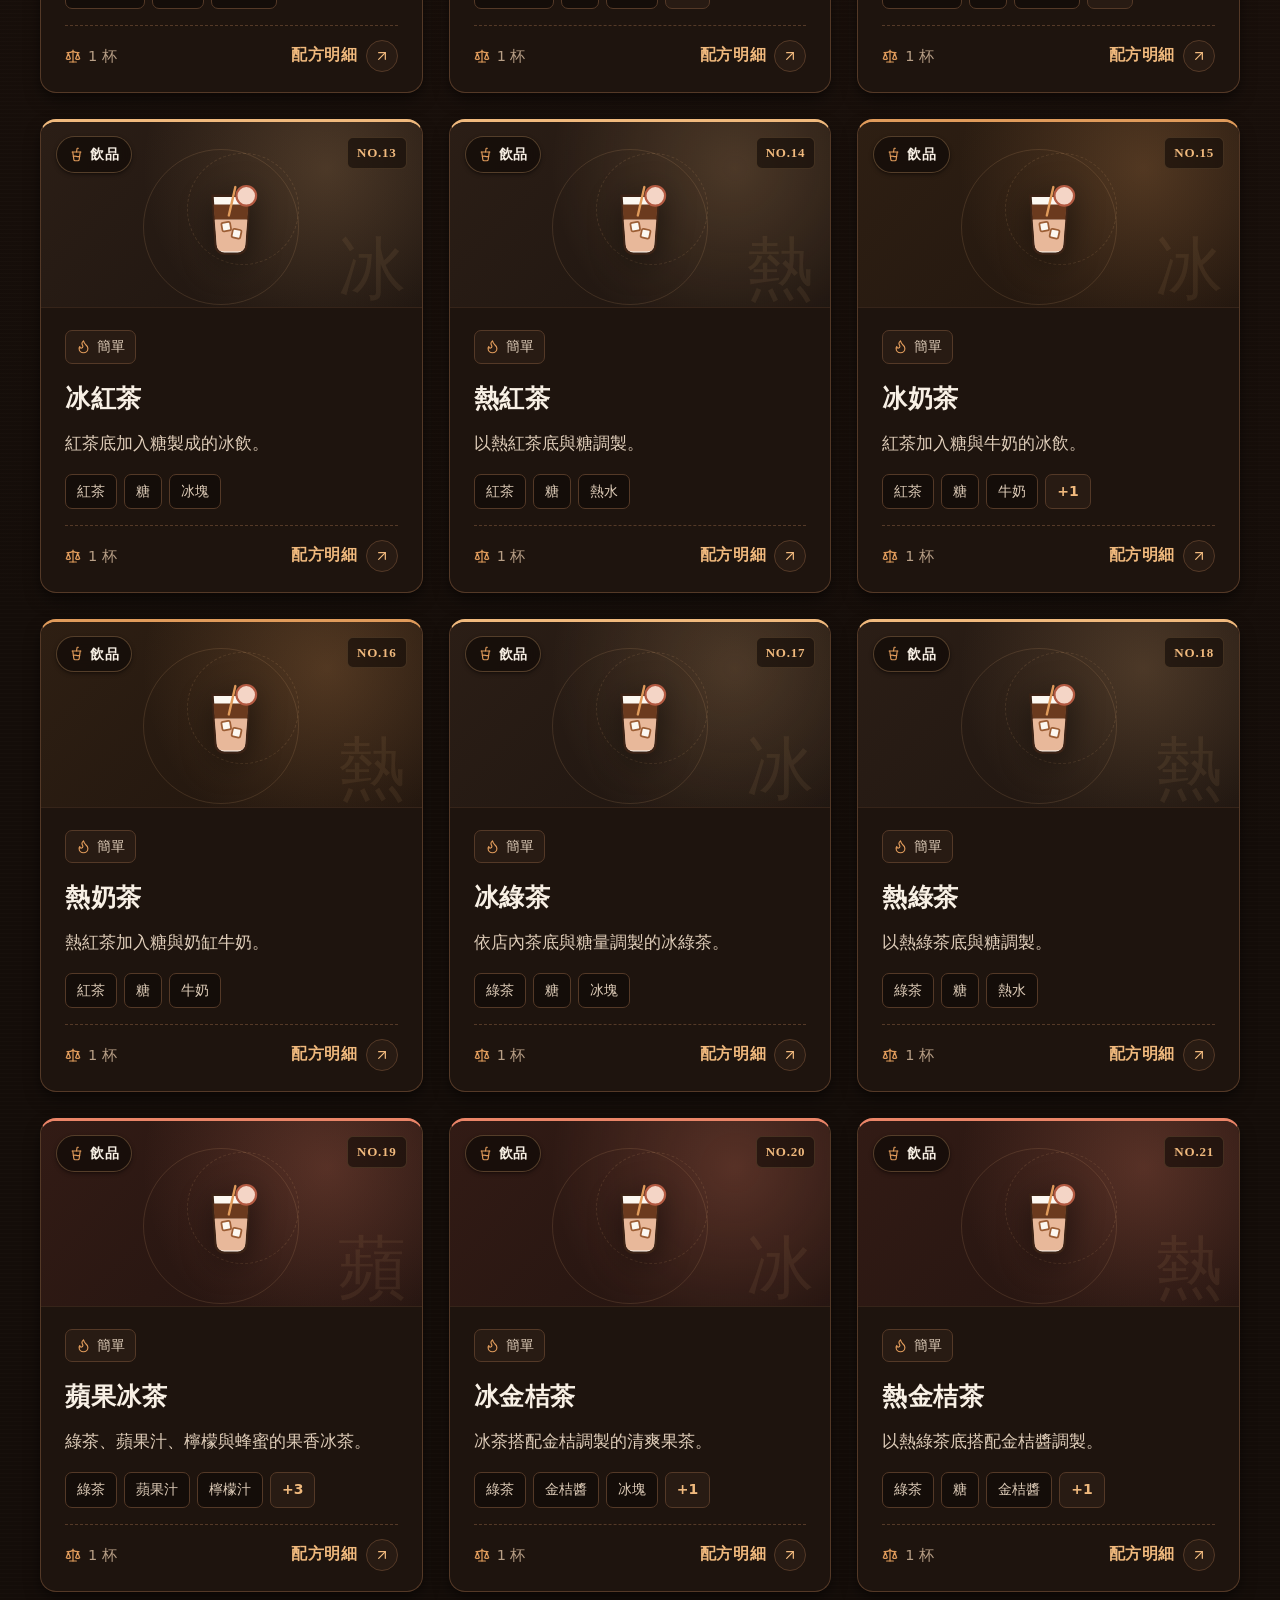
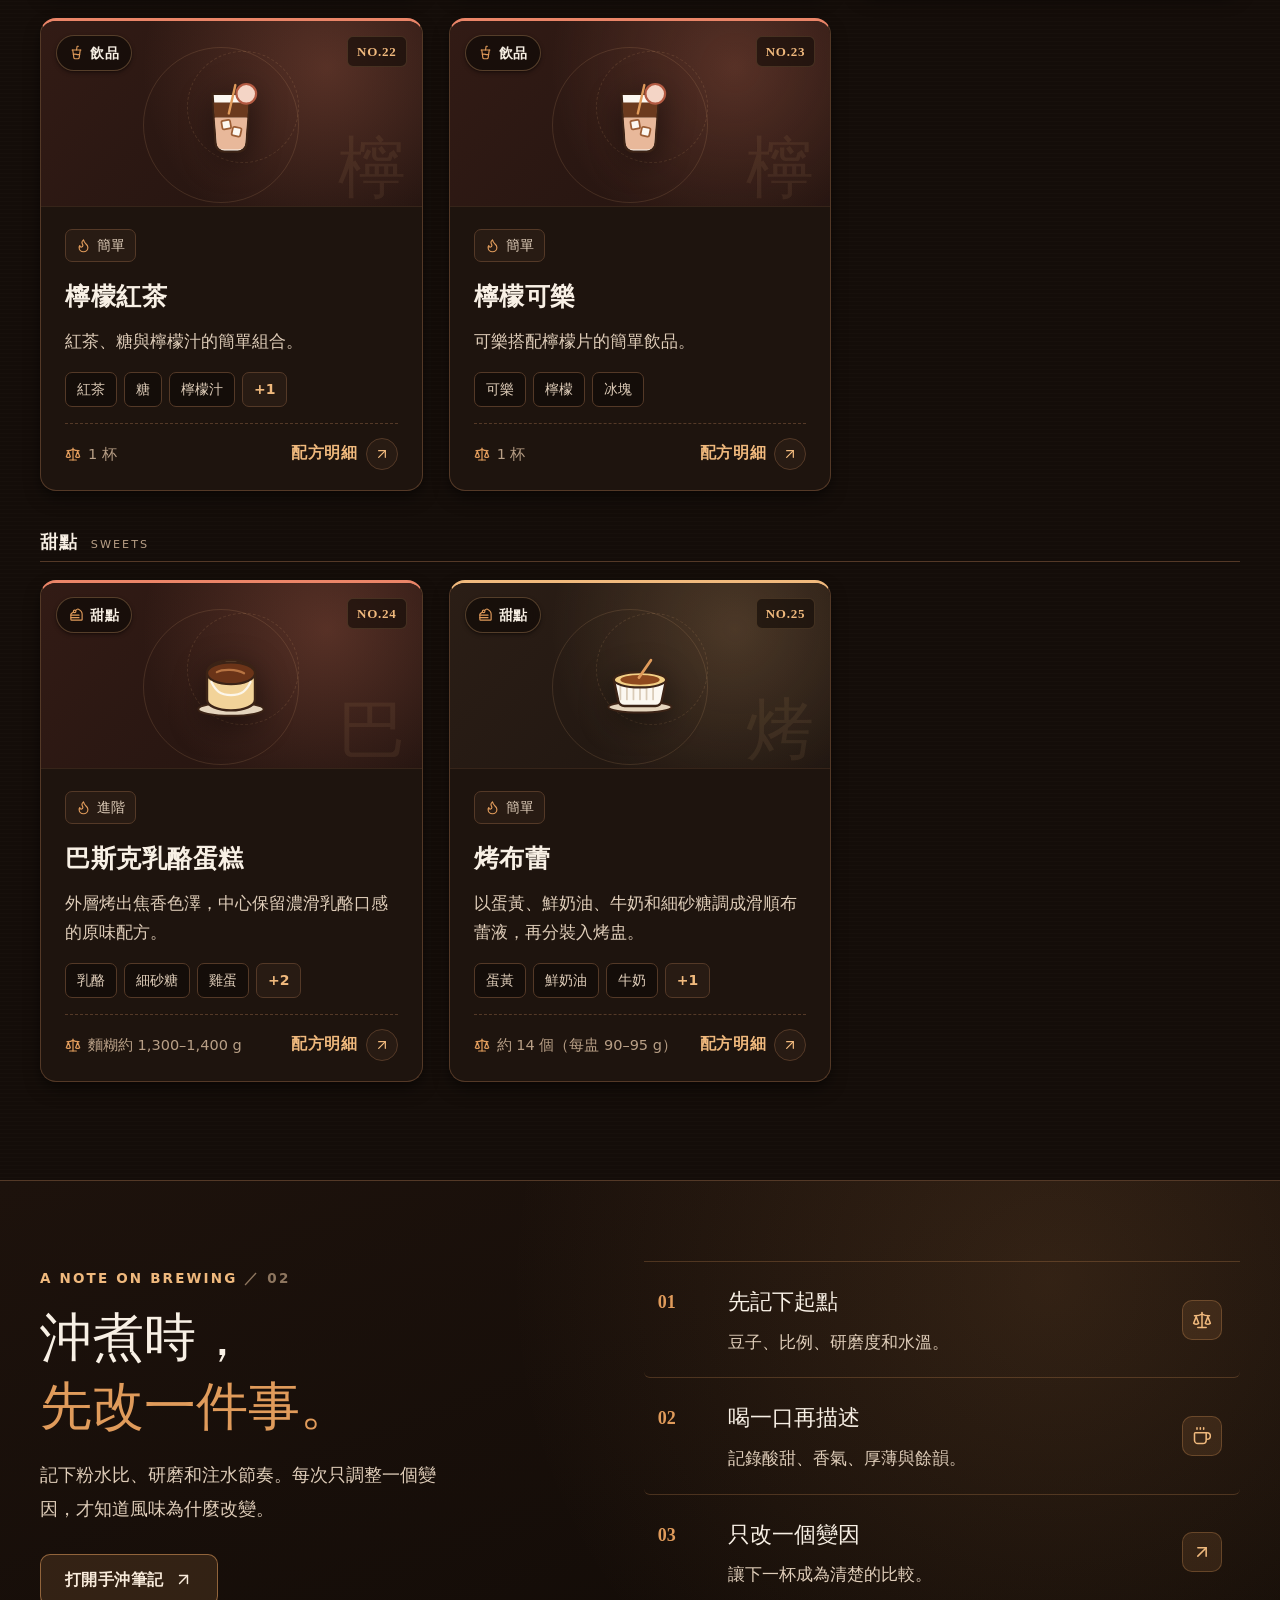
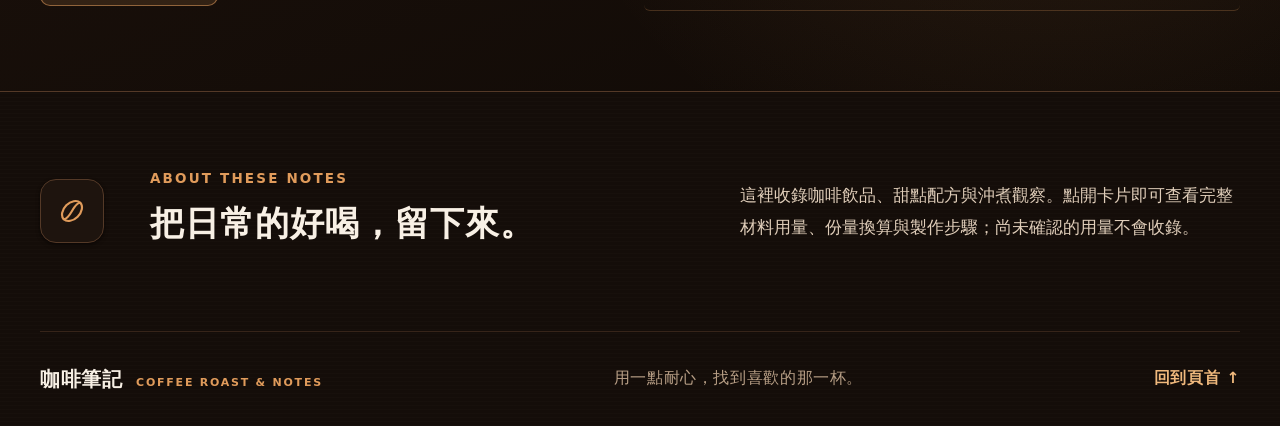
==== commit eafcbb55: "品牌名稱由「萃光咖啡筆記」改為「咖啡筆記」 Co-Authored-By: Claude Opus 5.5 <noreply@anthropic.com> Claude-Session: https:" ====
--- a/site/index.html
+++ b/site/index.html
@@ -4,8 +4,8 @@
   <meta charset="utf-8">
   <meta name="viewport" content="width=device-width, initial-scale=1">
   <meta name="theme-color" content="#140d09">
-  <meta name="description" content="萃光咖啡筆記，整理咖啡飲品、甜點配方與手沖心得。">
-  <title>萃光咖啡筆記｜把喜歡的味道慢慢調出來</title>
+  <meta name="description" content="咖啡筆記，整理咖啡飲品、甜點配方與手沖心得。">
+  <title>咖啡筆記｜把喜歡的味道慢慢調出來</title>
   <link rel="stylesheet" href="assets/site.css?v=20261114-no-pending-badges">
   <script src="assets/site.js?v=20261114-no-pending-badges" defer></script>
 </head>
@@ -13,7 +13,7 @@
   <a class="skip-link" href="#main-content">跳到主要內容</a>
   <header class="site-header">
     <div class="header-inner shell">
-      <a class="brand" href="index.html" aria-label="萃光咖啡筆記首頁">
+      <a class="brand" href="index.html" aria-label="咖啡筆記首頁">
         <span class="brand-mark" aria-hidden="true">
           <svg class="pulso-icon" viewBox="0 0 24 24" fill="none">
             <path class="pi-float-1" d="M10 2v2"/>
@@ -22,7 +22,7 @@
             <path class="pi-press" d="M16 8a1 1 0 0 1 1 1v8a4 4 0 0 1-4 4H7a4 4 0 0 1-4-4V9a1 1 0 0 1 1-1h14a4 4 0 1 1 0 8h-1"/>
           </svg>
         </span>
-        <span class="brand-copy"><strong>萃光</strong><small>COFFEE ROAST &amp; NOTES</small></span>
+        <span class="brand-copy"><strong>咖啡筆記</strong><small>COFFEE ROAST &amp; NOTES</small></span>
       </a>
       <nav class="main-nav" aria-label="主要導覽">
         <a class="nav-link is-current" href="index.html">
@@ -328,7 +328,7 @@
   </main>
 
   <footer class="site-footer shell">
-    <a class="footer-brand" href="index.html">萃光 <span>COFFEE ROAST &amp; NOTES</span></a>
+    <a class="footer-brand" href="index.html">咖啡筆記 <span>COFFEE ROAST &amp; NOTES</span></a>
     <p>用一點耐心，找到喜歡的那一杯。</p>
     <a class="back-top" href="#main-content">回到頁首 ↑</a>
   </footer>
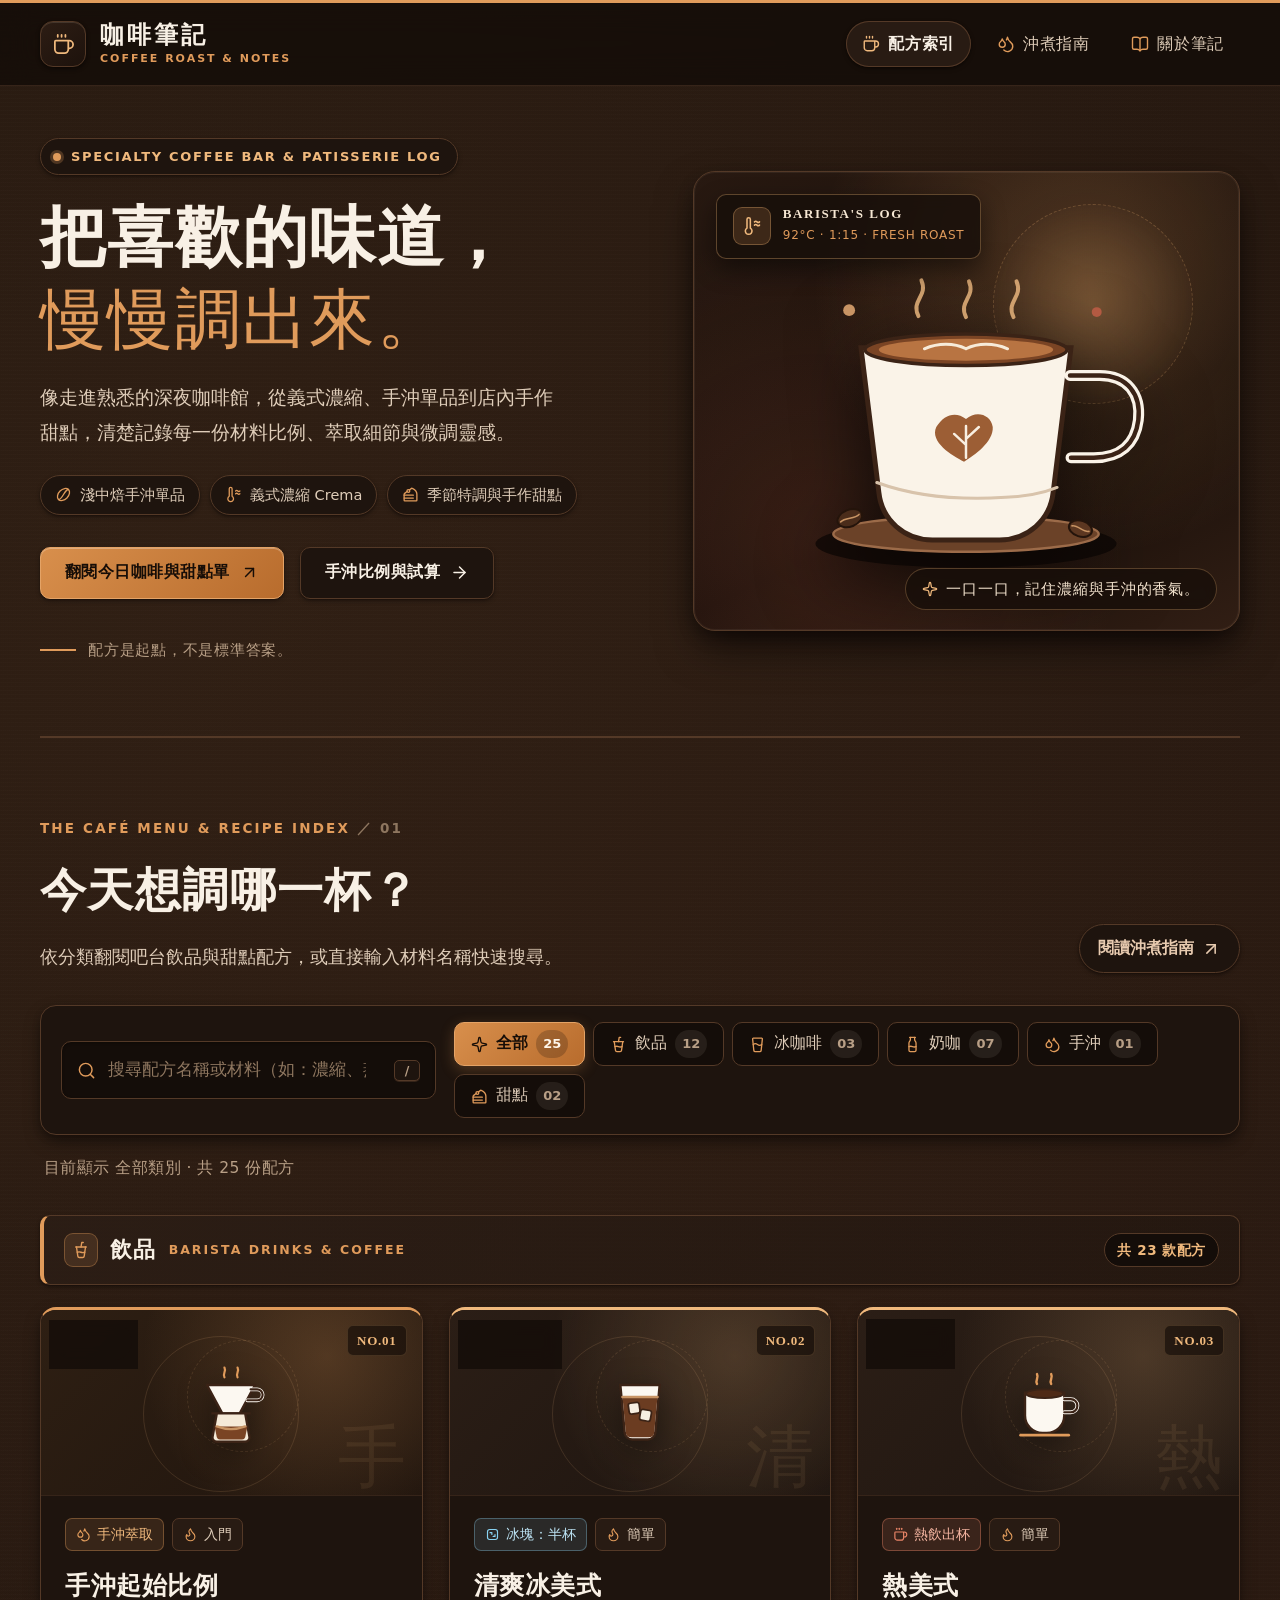
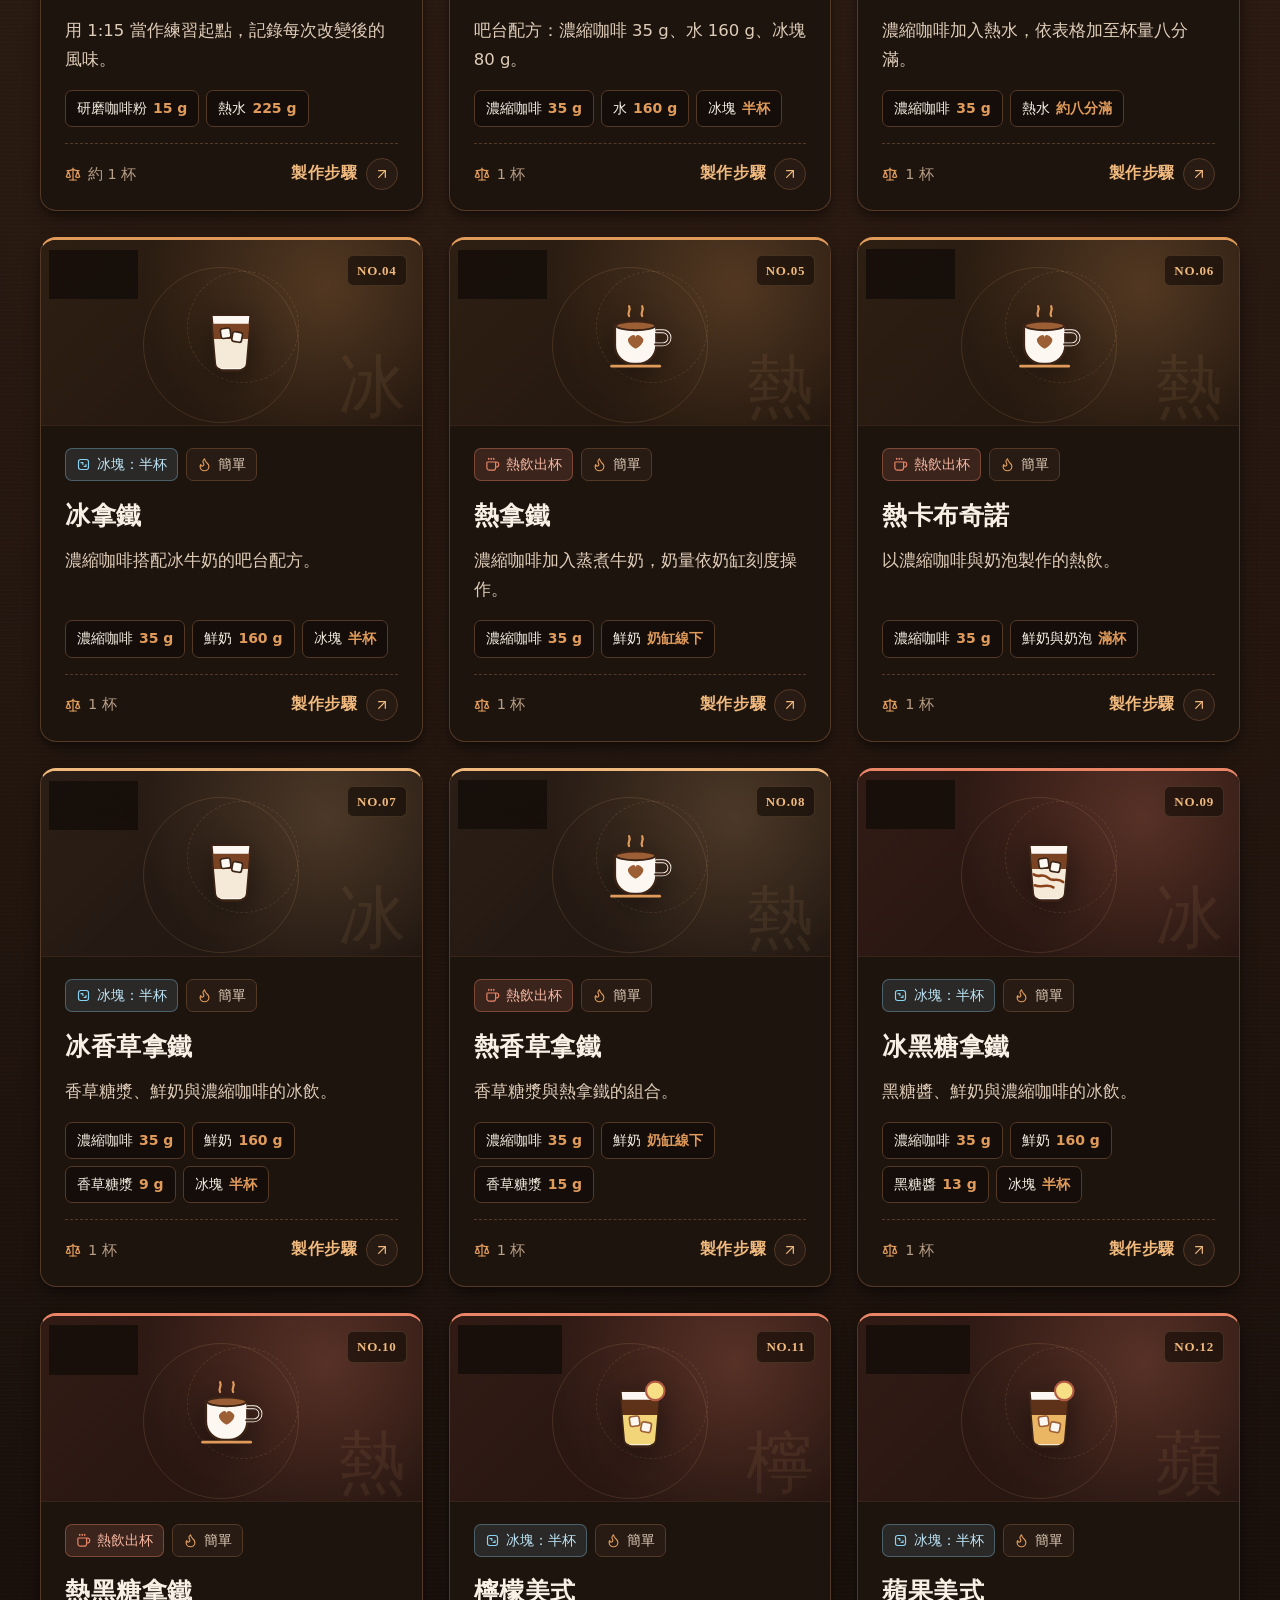
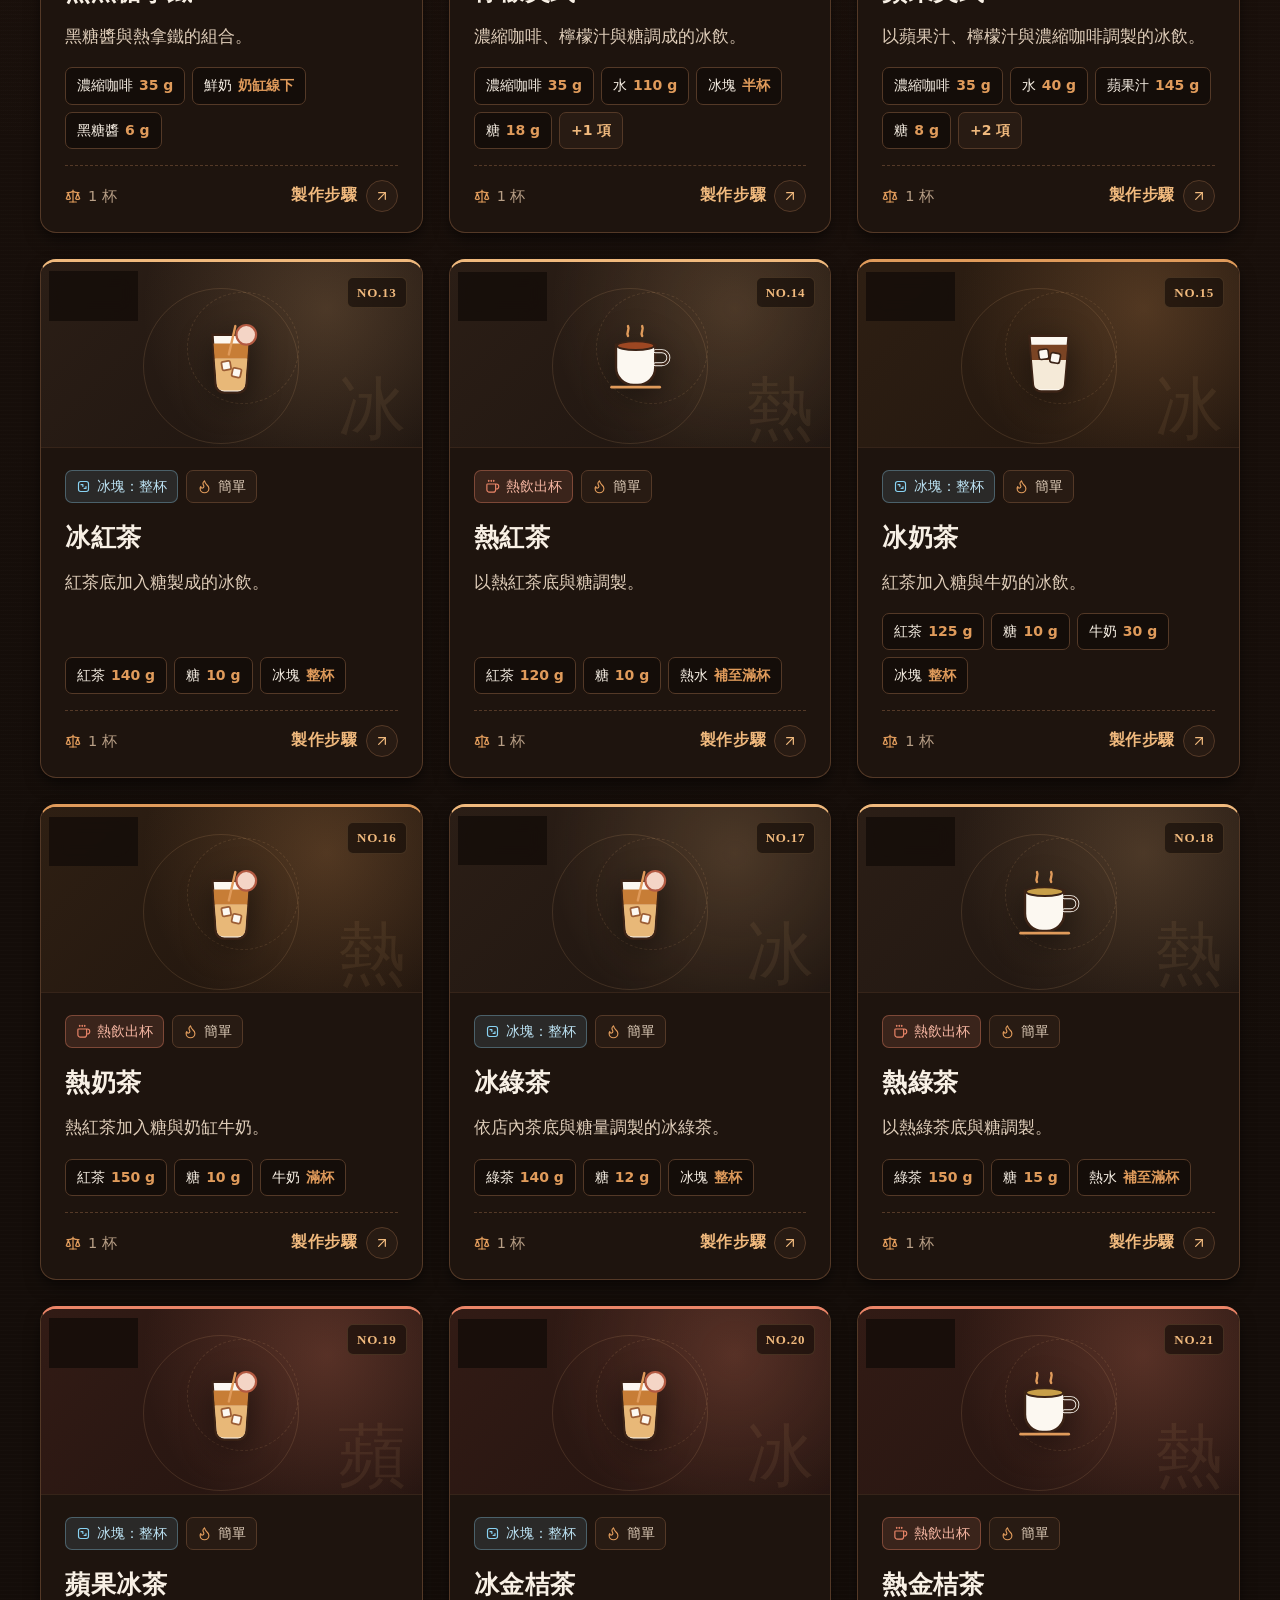
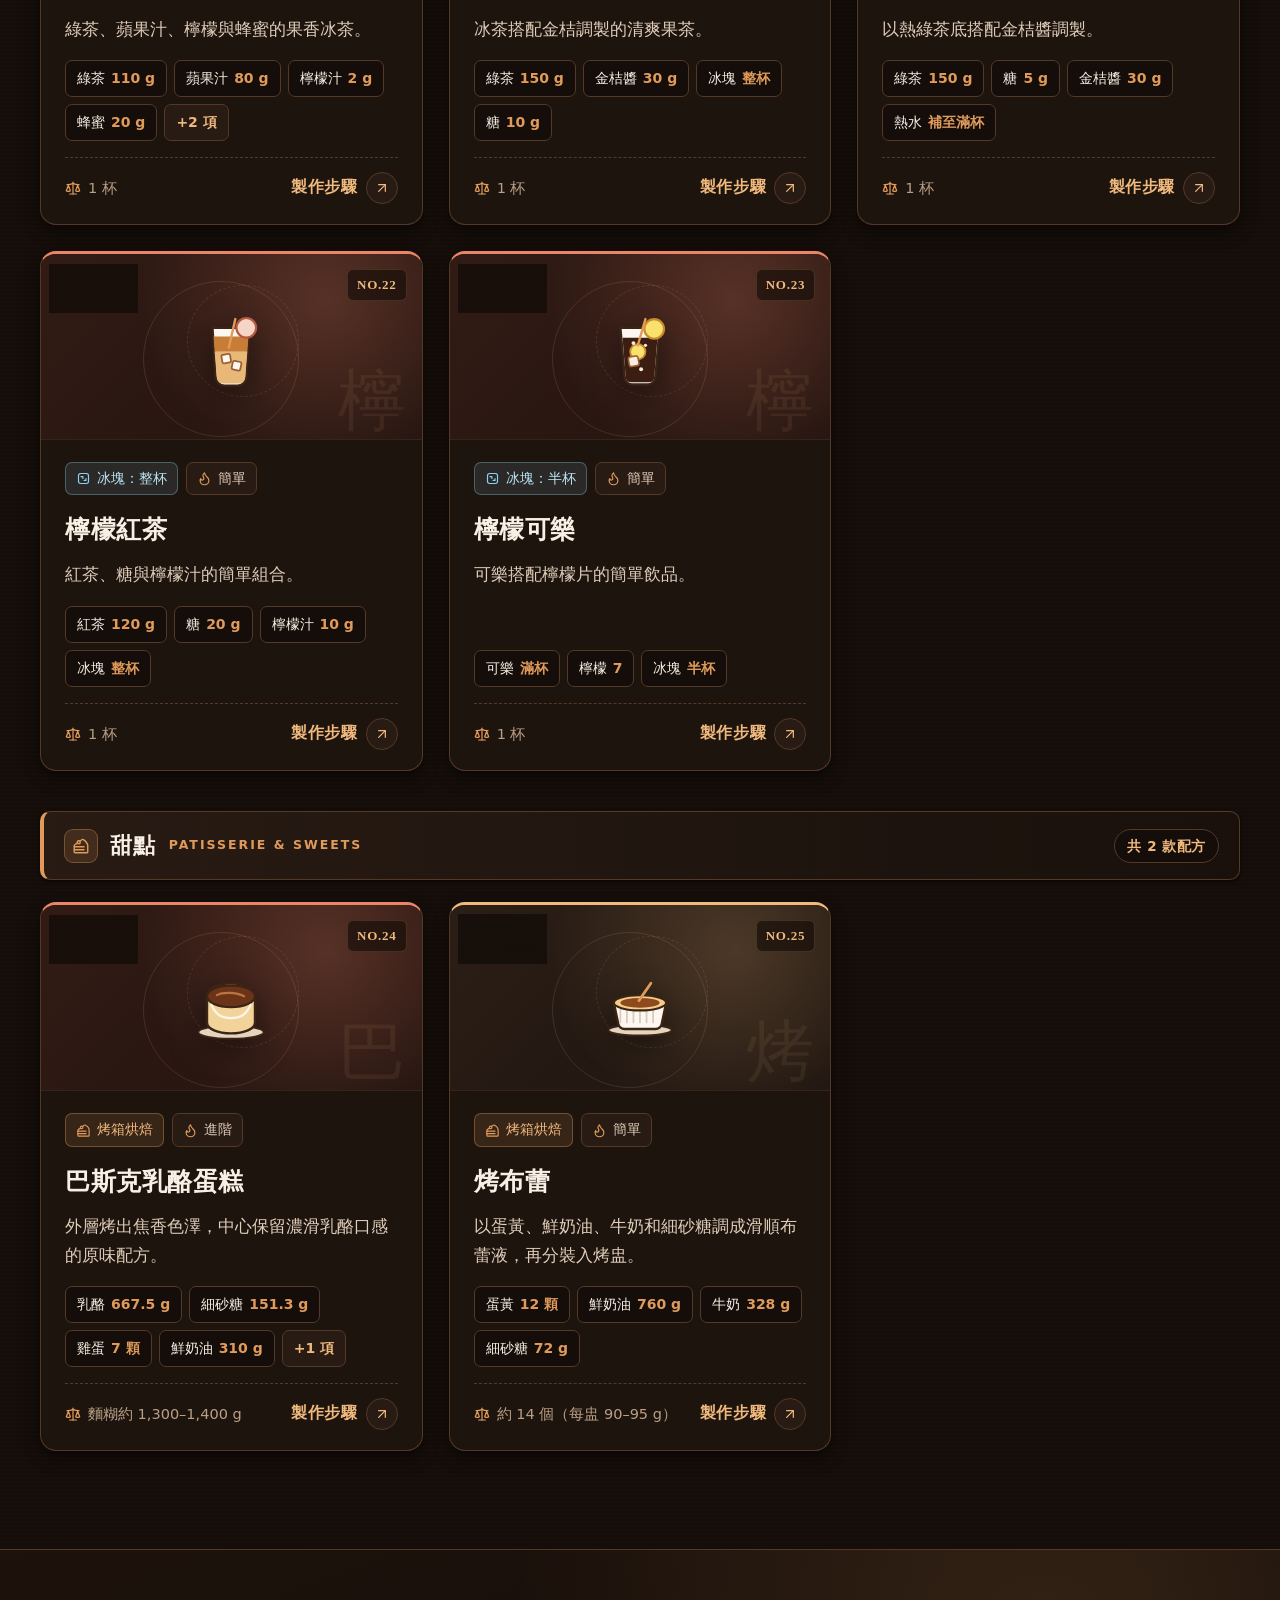
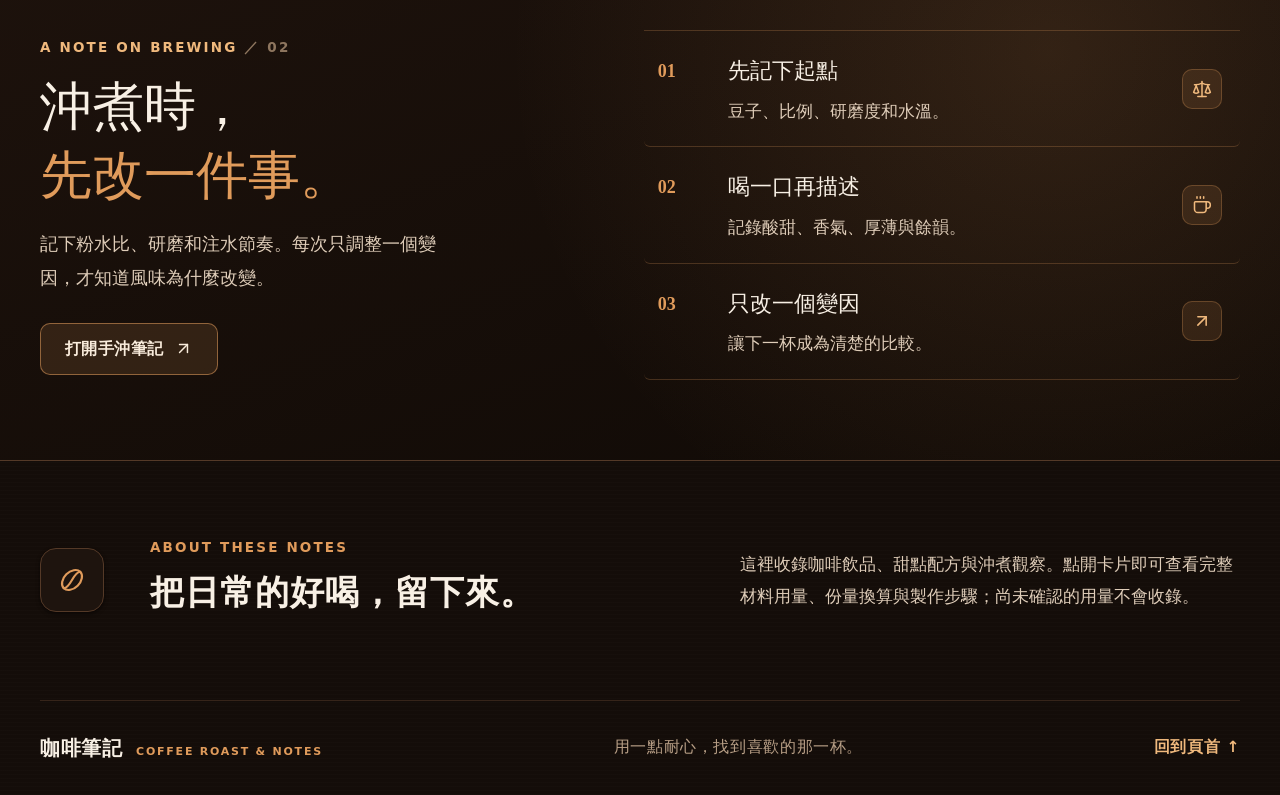
==== commit d3424704: "Enhance UI for new bar drink recipes, group dividers, and single-origin bean spec cards" ====
--- a/site/index.html
+++ b/site/index.html
@@ -6,8 +6,8 @@
   <meta name="theme-color" content="#140d09">
   <meta name="description" content="咖啡筆記，整理咖啡飲品、甜點配方與手沖心得。">
   <title>咖啡筆記｜把喜歡的味道慢慢調出來</title>
-  <link rel="stylesheet" href="assets/site.css?v=20261114-no-pending-badges">
-  <script src="assets/site.js?v=20261114-no-pending-badges" defer></script>
+  <link rel="stylesheet" href="assets/site.css?v=20261115-bar-ui">
+  <script src="assets/site.js?v=20261115-bar-ui" defer></script>
 </head>
 <body>
   <a class="skip-link" href="#main-content">跳到主要內容</a>
--- a/site/assets/site.css
+++ b/site/assets/site.css
@@ -1100,6 +1100,10 @@
   color: #fff6ea;
 }
 
+.filter-chip[hidden] {
+  display: none;
+}
+
 .results-bar {
   display: flex;
   align-items: center;
@@ -1125,24 +1129,67 @@
 .recipe-group-heading {
   grid-column: 1 / -1;
   display: flex;
-  align-items: baseline;
+  flex-wrap: wrap;
+  align-items: center;
+  justify-content: space-between;
+  gap: 12px 18px;
+  margin: 14px 0 -4px;
+  padding: 14px 20px;
+  border: 1px solid var(--line-strong);
+  border-left: 4px solid var(--caramel);
+  border-radius: var(--radius-sm);
+  background: linear-gradient(90deg, rgba(43, 29, 21, 0.85) 0%, rgba(30, 20, 14, 0.5) 100%);
+  box-shadow: var(--shadow-xs);
+}
+
+.group-heading-title {
+  display: flex;
+  flex-wrap: wrap;
+  align-items: center;
   gap: 12px;
-  margin: 8px 0 -8px;
-  padding: 2px 0;
-  border-bottom: 1px solid var(--line-strong);
+}
+
+.group-heading-icon {
+  width: 34px;
+  height: 34px;
+  display: inline-grid;
+  place-items: center;
+  border-radius: 9px;
+  border: 1px solid rgba(224, 155, 91, 0.35);
+  background: rgba(224, 155, 91, 0.14);
+  color: var(--caramel);
+}
+
+.group-heading-icon .pulso-icon {
+  width: 18px;
+  height: 18px;
 }
 
 .recipe-group-heading h3 {
   margin: 0;
-  color: var(--ink);
-  font-size: 1.1rem;
-  letter-spacing: .08em;
-}
-
-.recipe-group-heading span {
-  color: var(--muted);
-  font-size: .7rem;
-  letter-spacing: .18em;
+  font-family: var(--serif);
+  color: var(--ink);
+  font-size: 22px;
+  font-weight: 600;
+  letter-spacing: 0.06em;
+}
+
+.group-heading-en {
+  color: var(--caramel);
+  font-size: 12.5px;
+  font-weight: 600;
+  letter-spacing: 0.16em;
+}
+
+.group-heading-count {
+  padding: 4px 12px;
+  border-radius: 999px;
+  border: 1px solid var(--line-strong);
+  background: var(--paper);
+  color: var(--crema);
+  font-size: 13.5px;
+  font-weight: 600;
+  letter-spacing: 0.04em;
 }
 
 .recipe-card {
@@ -1363,6 +1410,32 @@
   color: var(--berry);
 }
 
+.meta-badge.meta-tone-iced {
+  border-color: rgba(135, 198, 224, 0.36);
+  background: rgba(135, 198, 224, 0.12);
+  color: #bde4f5;
+}
+
+.meta-badge.meta-tone-iced .pulso-icon {
+  color: #88d2f2;
+}
+
+.meta-badge.meta-tone-hot {
+  border-color: rgba(235, 133, 104, 0.38);
+  background: rgba(235, 133, 104, 0.14);
+  color: #f6b6a2;
+}
+
+.meta-badge.meta-tone-hot .pulso-icon {
+  color: var(--berry);
+}
+
+.meta-badge.meta-tone-bake,
+.meta-badge.meta-tone-brew {
+  border-color: rgba(224, 155, 91, 0.36);
+  background: rgba(224, 155, 91, 0.13);
+  color: var(--crema);
+}
 
 .card-body h3 {
   margin: 12px 0 8px;
@@ -1394,12 +1467,27 @@
 }
 
 .card-ingredient-pill {
-  padding: 4px 11px;
+  display: inline-flex;
+  align-items: center;
+  gap: 6px;
+  padding: 5px 11px;
   border: 1px solid var(--line-strong);
   border-radius: 7px;
   background: var(--paper);
   color: var(--ink-soft);
   font-size: 14px;
+}
+
+.card-ingredient-pill b {
+  font-weight: 500;
+  color: var(--ink);
+}
+
+.card-ingredient-pill em {
+  font-style: normal;
+  font-weight: 600;
+  color: var(--caramel);
+  font-variant-numeric: tabular-nums;
 }
 
 .card-ingredient-pill.is-more {
@@ -1824,7 +1912,8 @@
   margin-bottom: 12px;
 }
 
-.dialog-cat-pill {
+.dialog-cat-pill,
+.dialog-serving-pill {
   display: inline-flex;
   align-items: center;
   gap: 7px;
@@ -1838,10 +1927,29 @@
   letter-spacing: 0.06em;
 }
 
-.dialog-cat-pill .pulso-icon {
+.dialog-cat-pill .pulso-icon,
+.dialog-serving-pill .pulso-icon {
   width: 16px;
   height: 16px;
   color: var(--caramel);
+}
+
+.dialog-serving-pill.meta-tone-iced {
+  border-color: rgba(135, 198, 224, 0.36);
+  color: #bde4f5;
+}
+
+.dialog-serving-pill.meta-tone-iced .pulso-icon {
+  color: #88d2f2;
+}
+
+.dialog-serving-pill.meta-tone-hot {
+  border-color: rgba(235, 133, 104, 0.38);
+  color: #f6b6a2;
+}
+
+.dialog-serving-pill.meta-tone-hot .pulso-icon {
+  color: var(--berry);
 }
 
 
@@ -2370,37 +2478,125 @@
 
 .bean-select-row select {
   width: 100%;
-  min-height: 48px;
-  padding: 12px 14px;
+  min-height: 50px;
+  padding: 12px 16px;
   border: 1px solid var(--line-strong);
   border-radius: var(--radius-sm);
   background: var(--paper);
   color: var(--ink);
   font: inherit;
+  font-size: 16px;
+  font-weight: 500;
+  cursor: pointer;
+  transition: border-color 0.18s ease, box-shadow 0.18s ease;
+}
+
+.bean-select-row select:hover {
+  border-color: var(--caramel);
 }
 
 .bean-select-row select:focus-visible {
   outline: none;
+  border-color: var(--caramel);
   box-shadow: var(--ring-focus);
 }
 
 .bean-profile {
-  padding: 14px;
+  padding: 18px;
   border: 1px solid var(--line-strong);
+  border-left: 3px solid var(--caramel);
   border-radius: var(--radius-sm);
   background: var(--paper);
   color: var(--ink-soft);
-  font-size: 14px;
-  line-height: 1.65;
-}
-
-.bean-profile p {
-  margin: 4px 0 0;
-}
-
-.bean-profile strong {
+  font-size: 15px;
+  line-height: 1.72;
+}
+
+.bean-empty-hint {
+  margin: 0;
+  color: var(--muted);
+  font-size: 15px;
+}
+
+.bean-card-head {
+  display: flex;
+  flex-wrap: wrap;
+  align-items: flex-start;
+  justify-content: space-between;
+  gap: 10px;
+  margin-bottom: 12px;
+}
+
+.bean-card-head strong {
+  display: block;
+  font-family: var(--serif);
+  color: var(--ink);
+  font-size: 20px;
+  font-weight: 600;
+}
+
+.bean-meta-pills {
+  display: flex;
+  flex-wrap: wrap;
+  gap: 6px;
+  margin-top: 6px;
+}
+
+.bean-origin-pill,
+.bean-roast-pill {
+  padding: 2px 10px;
+  border-radius: 999px;
+  font-size: 13px;
+  font-weight: 600;
+}
+
+.bean-origin-pill {
+  border: 1px solid var(--line-strong);
+  background: var(--paper-deep);
+  color: var(--crema);
+}
+
+.bean-roast-pill {
+  border: 1px solid rgba(224, 155, 91, 0.35);
+  background: rgba(224, 155, 91, 0.14);
+  color: var(--caramel);
+}
+
+.bean-ratio-badge {
+  padding: 4px 12px;
+  border-radius: 8px;
+  border: 1px solid rgba(224, 155, 91, 0.4);
+  background: rgba(224, 155, 91, 0.16);
+  font-family: var(--serif);
   color: var(--crema);
   font-size: 15px;
+  font-weight: 600;
+}
+
+.bean-flavors {
+  display: flex;
+  flex-wrap: wrap;
+  gap: 6px;
+  margin-bottom: 12px;
+}
+
+.bean-flavor-pill {
+  padding: 3px 10px;
+  border-radius: 6px;
+  border: 1px solid var(--line-strong);
+  background: var(--paper-elevated);
+  color: var(--ink);
+  font-size: 13.5px;
+  font-weight: 500;
+}
+
+.bean-advice {
+  margin: 0;
+  padding-top: 10px;
+  border-top: 1px dashed var(--line-strong);
+  color: var(--ink-soft);
+  font-size: 15px;
+  line-height: 1.75;
 }
 
 .calc-row {
@@ -2488,6 +2684,7 @@
 }
 
 .aside-note > span {
+  flex: none;
   margin-top: 4px;
   color: var(--caramel);
 }
@@ -2496,6 +2693,20 @@
   margin: 0;
   font-size: 15.5px;
   line-height: 1.82;
+}
+
+.aside-note p + p {
+  margin-top: 6px;
+}
+
+.aside-note a {
+  color: var(--caramel);
+  text-decoration: underline;
+  text-underline-offset: 3px;
+}
+
+.aside-note a:hover {
+  color: var(--crema);
 }
 
 .guide-end {
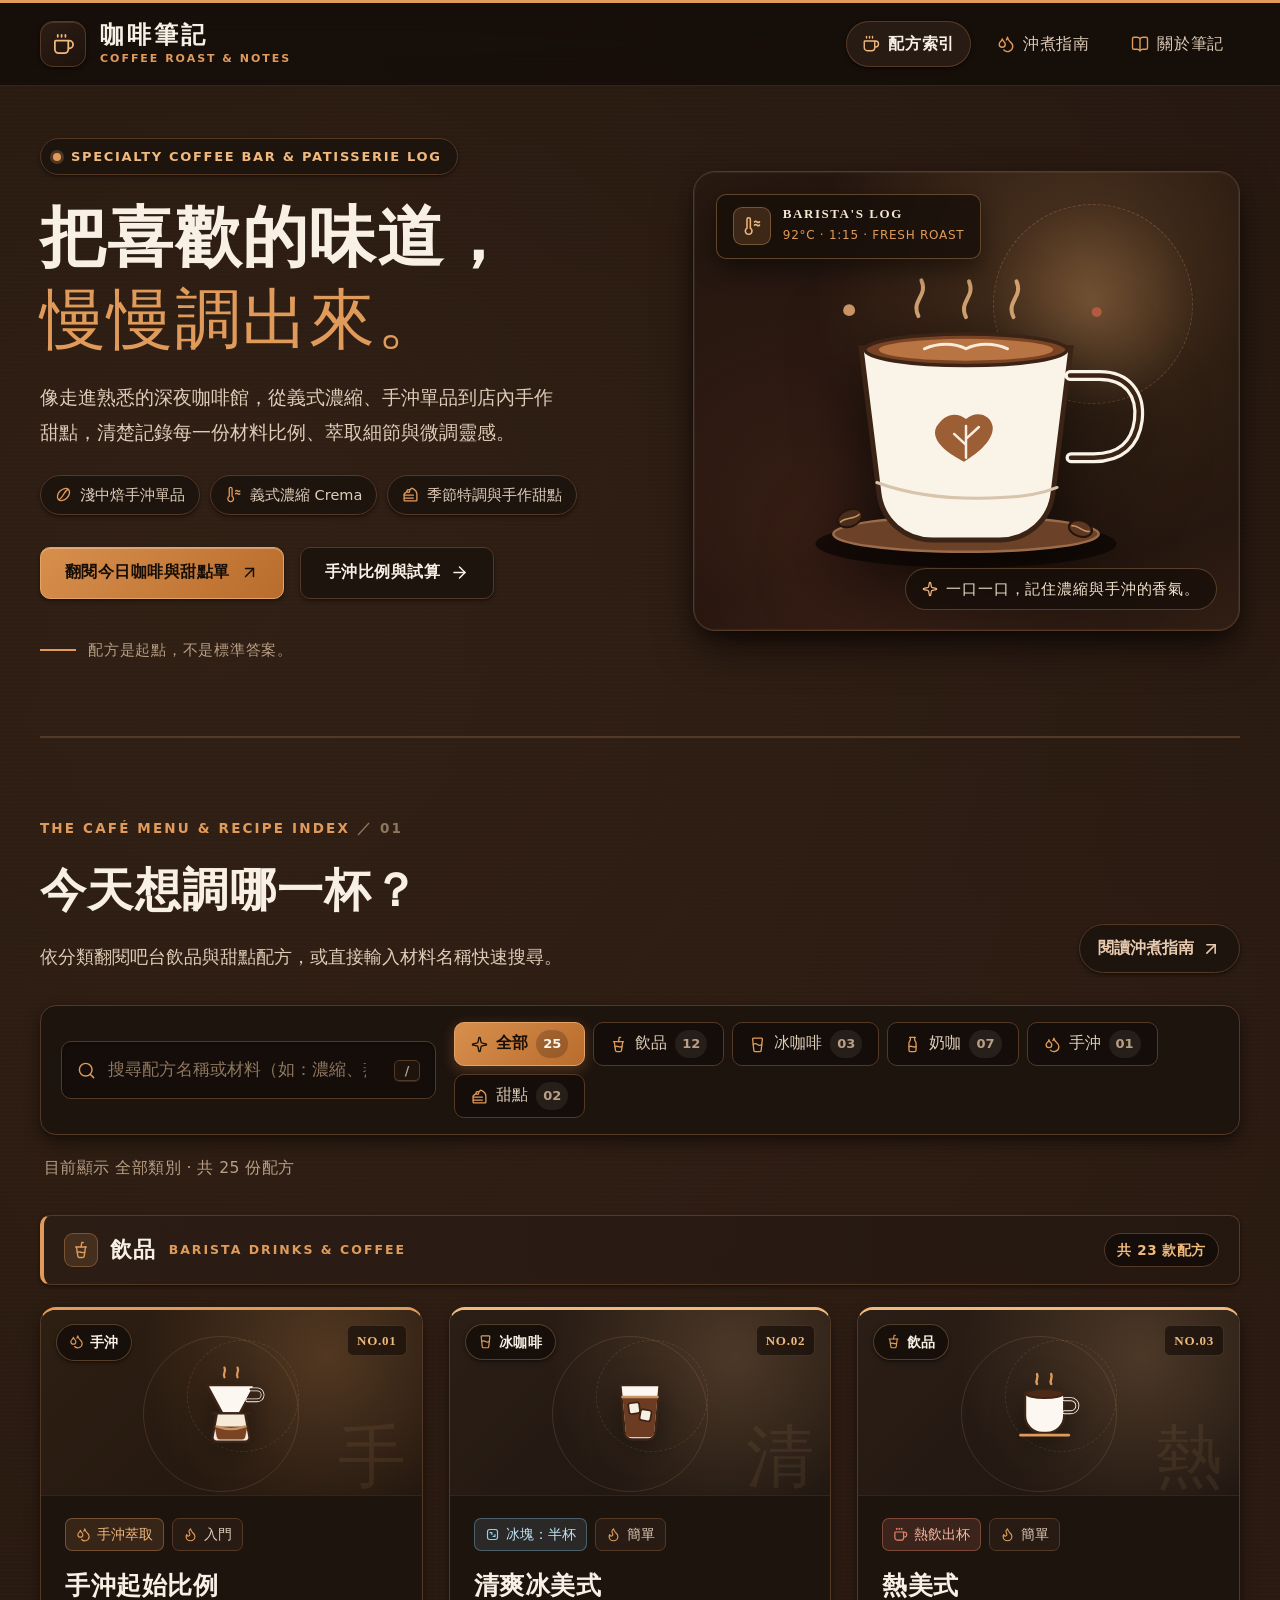
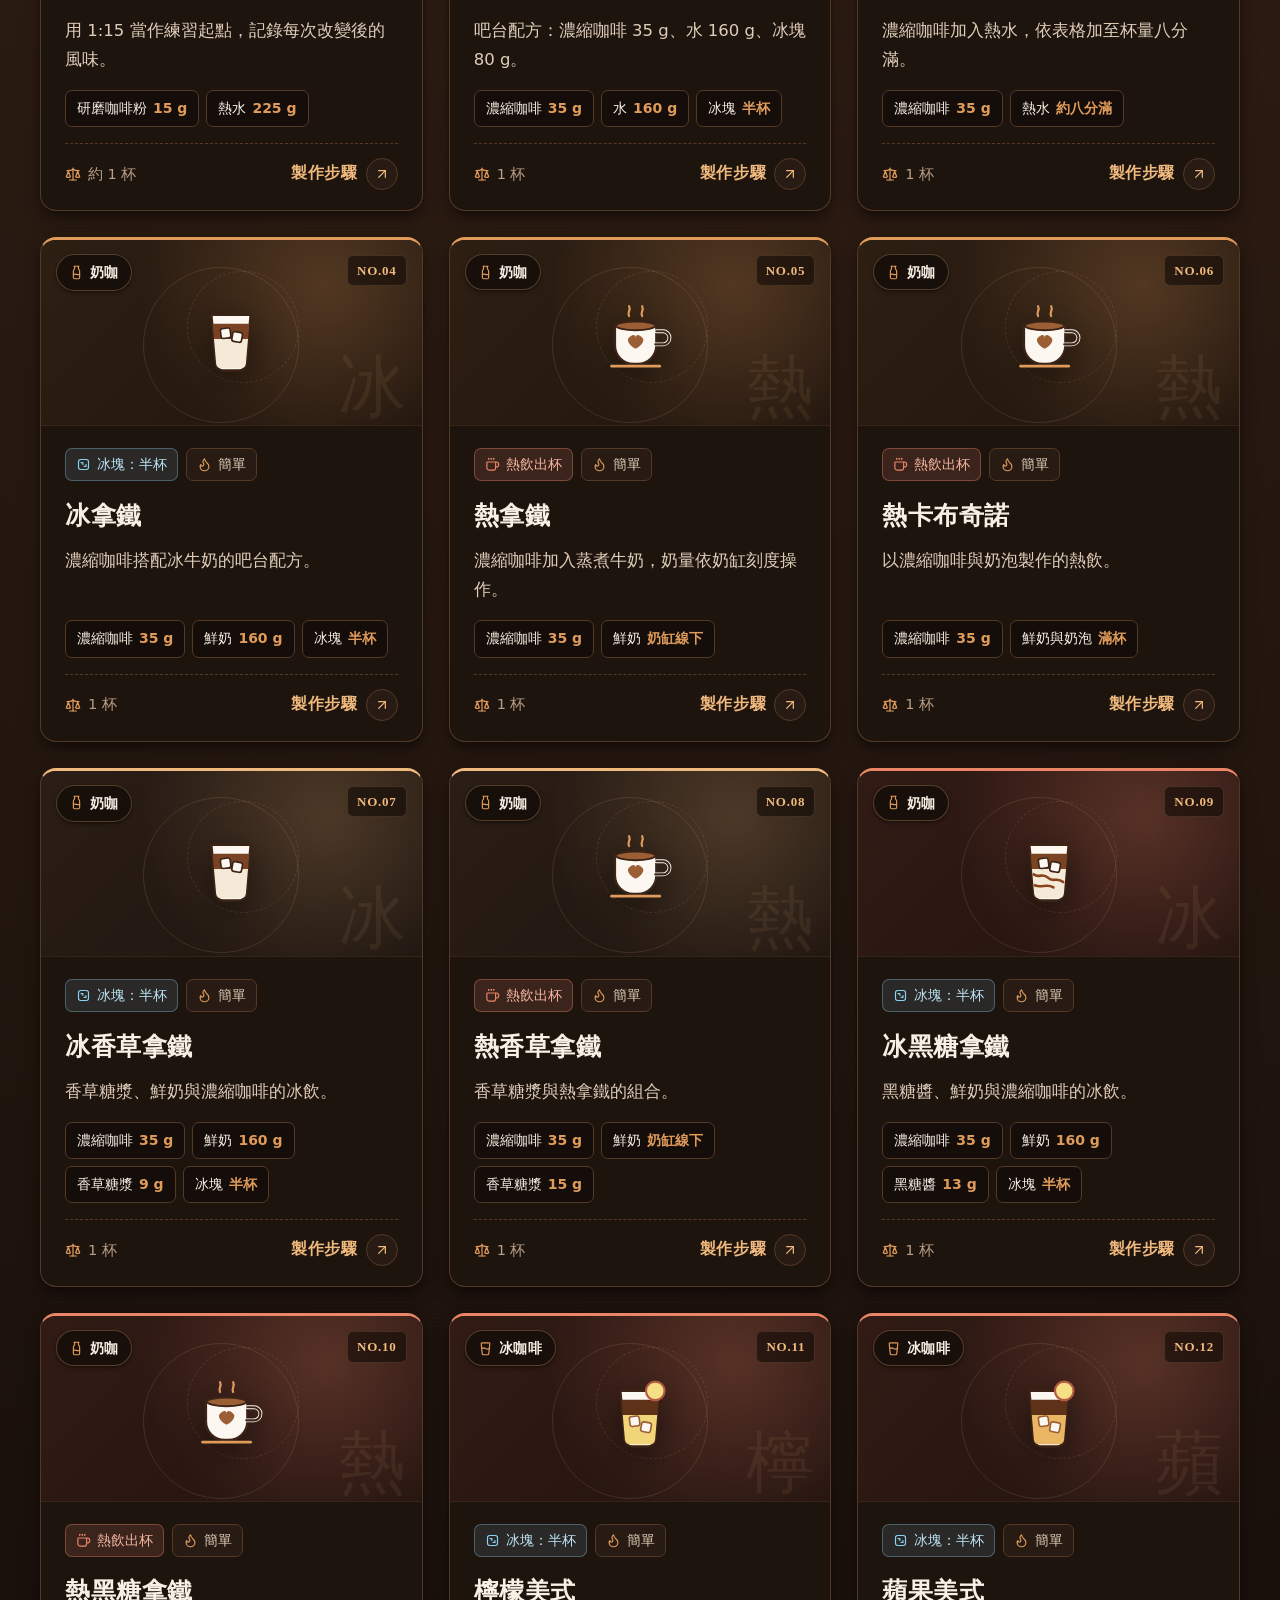
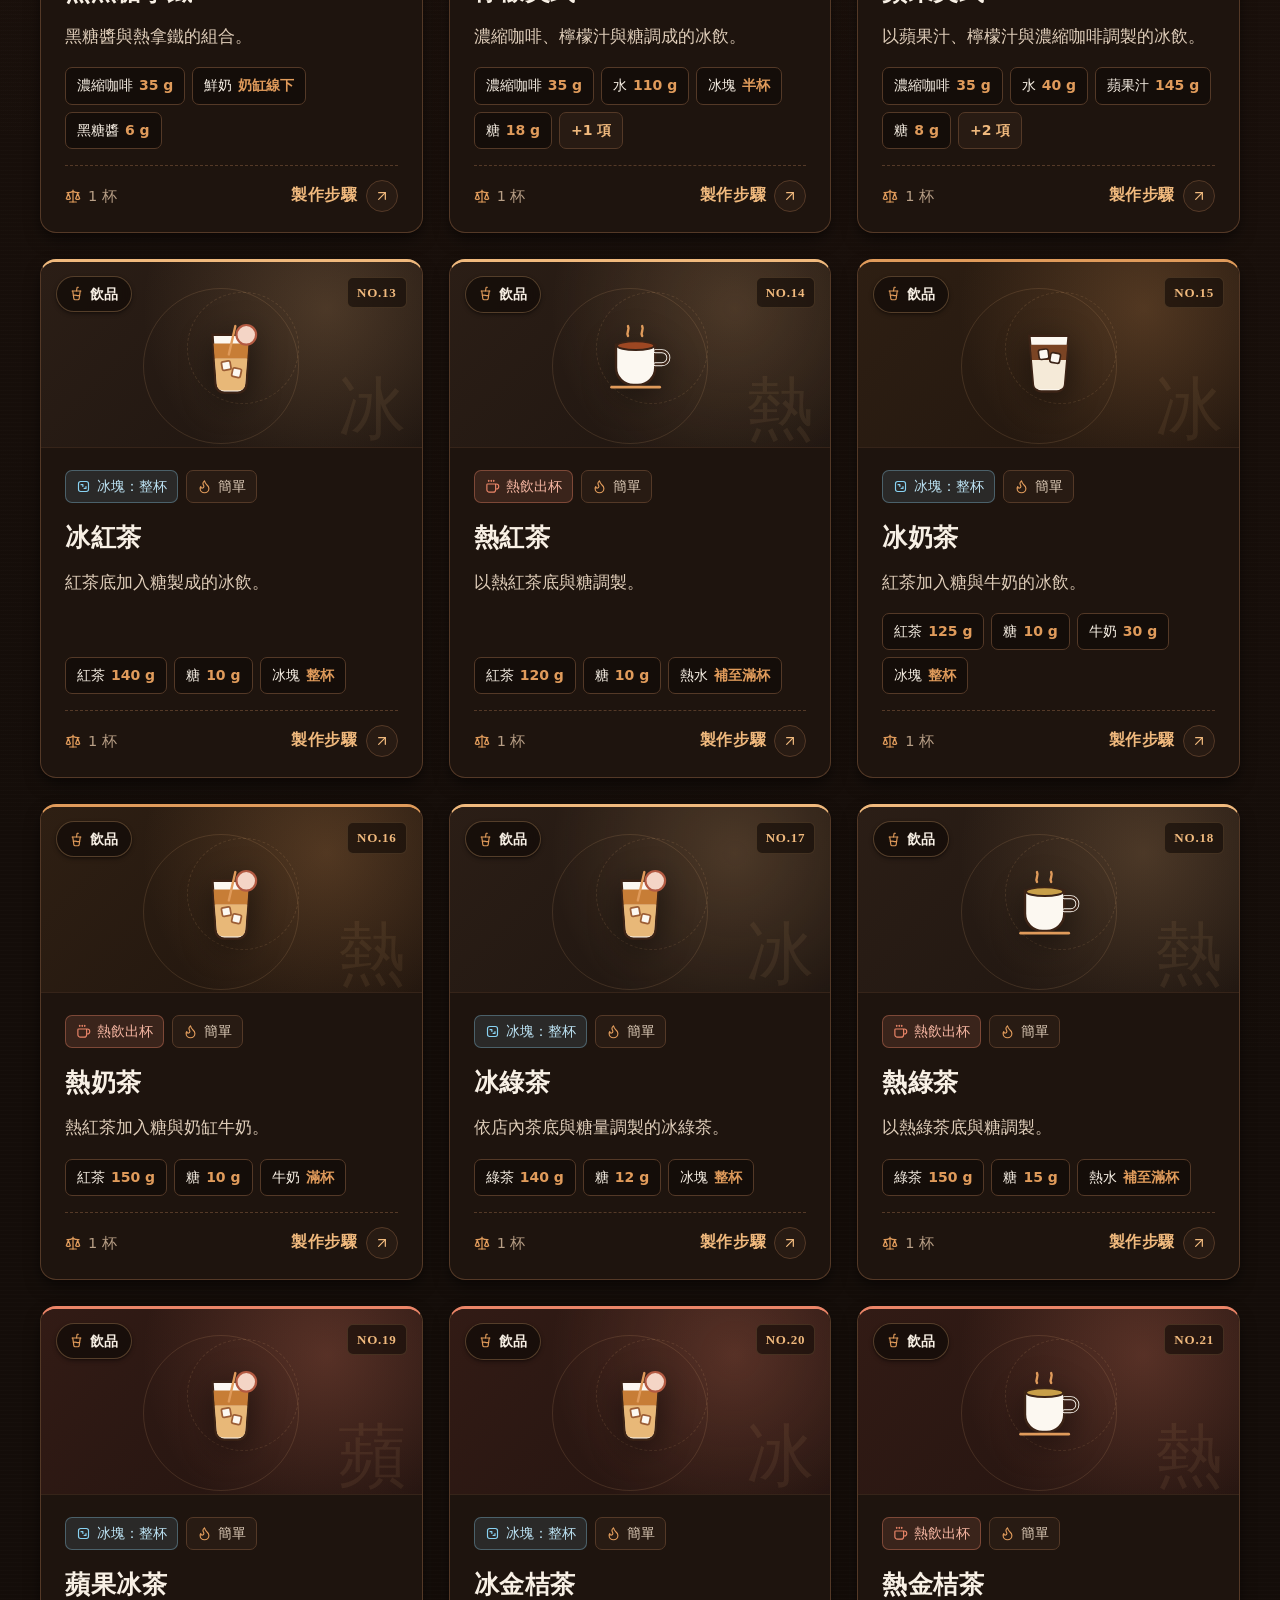
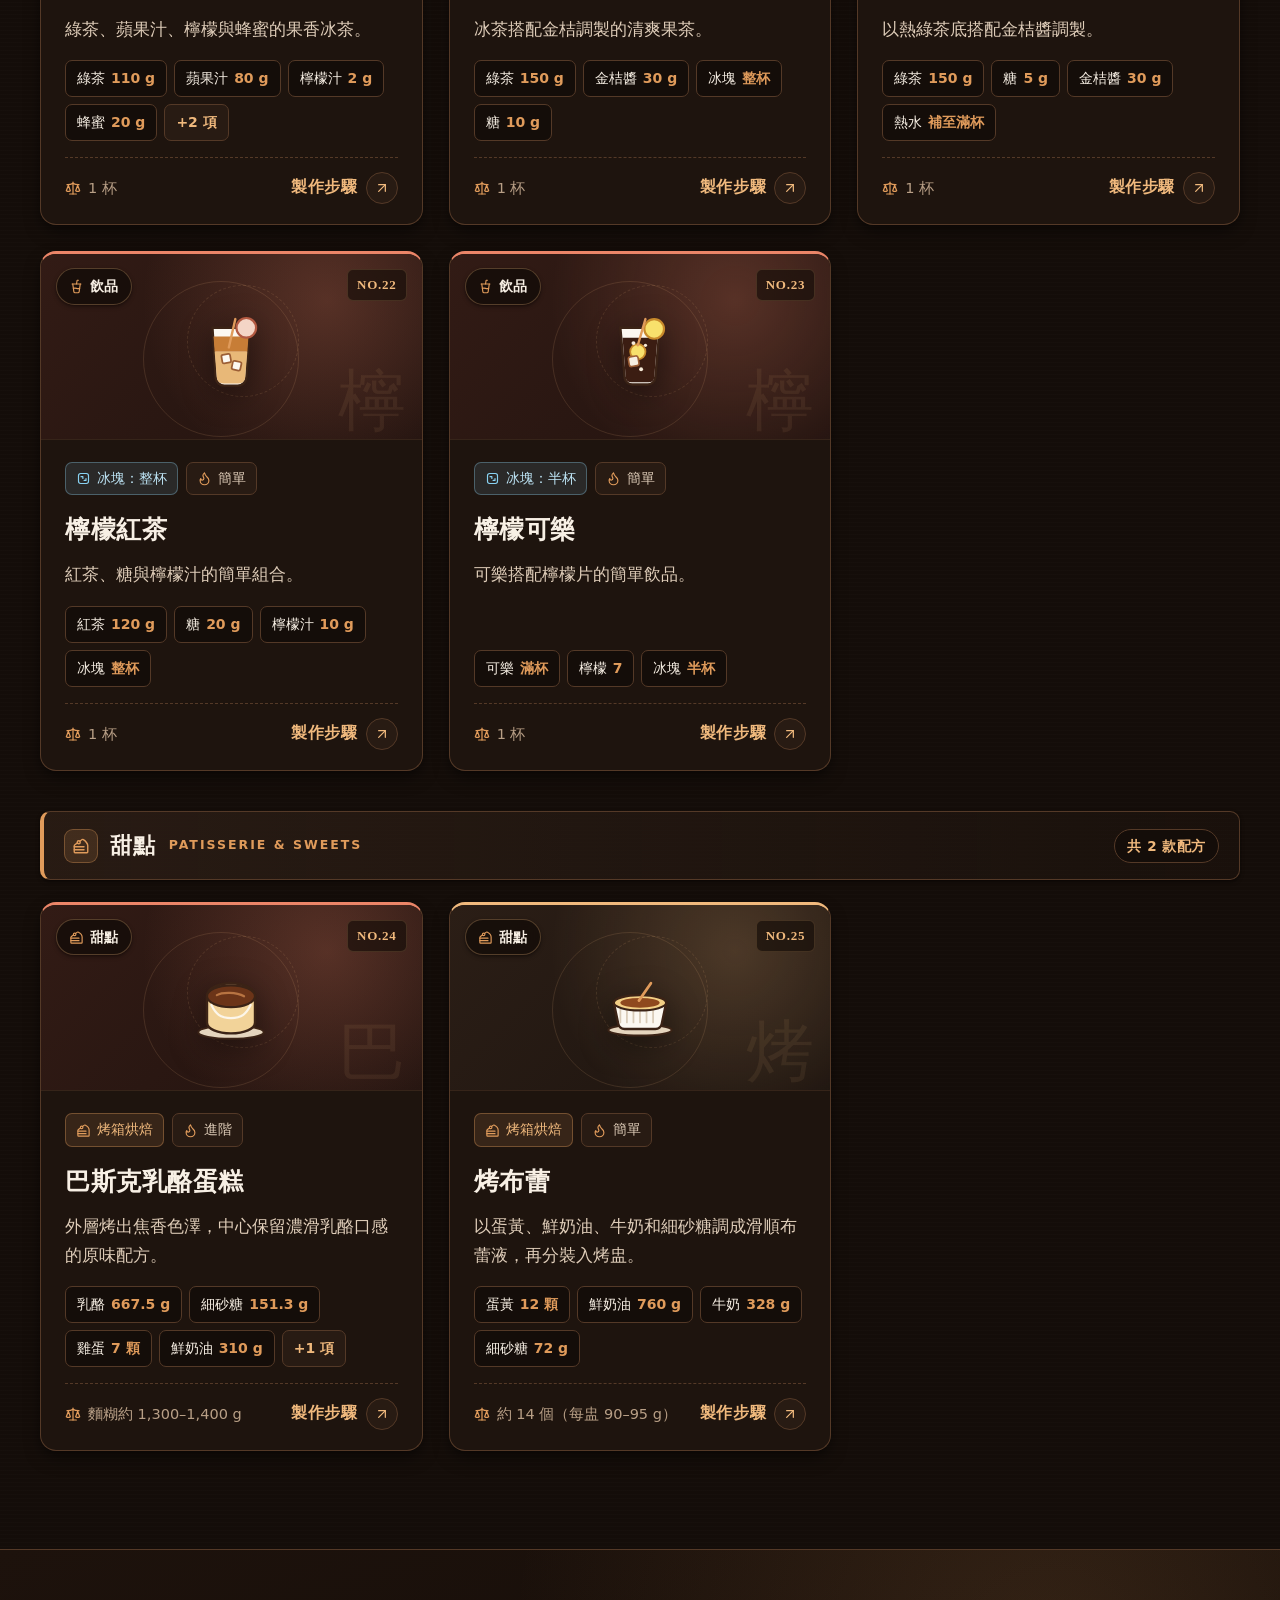
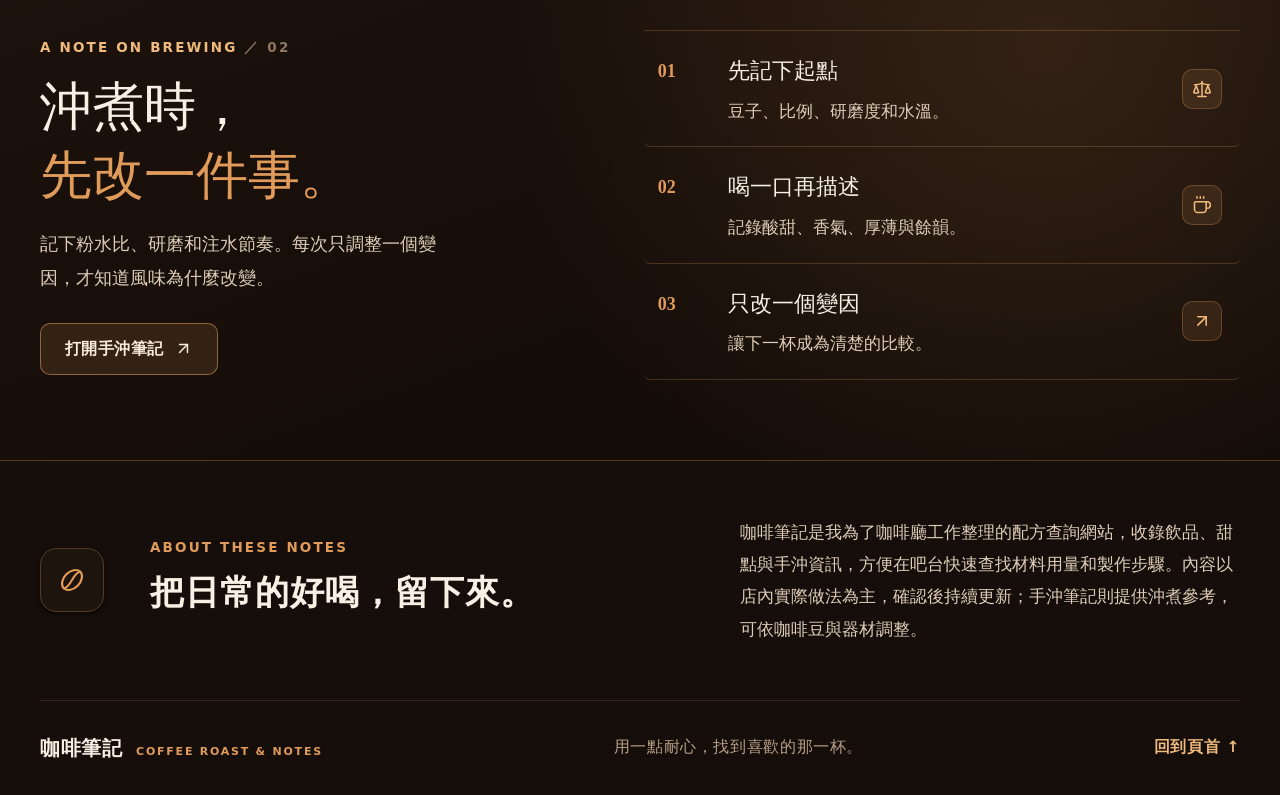
==== commit fc37ff17: "更新網站 About 專案介紹" ====
--- a/site/index.html
+++ b/site/index.html
@@ -323,7 +323,7 @@
         <p class="eyebrow">ABOUT THESE NOTES</p>
         <h2 id="about-title">把日常的好喝，<br class="mobile-break">留下來。</h2>
       </div>
-      <p class="about-copy">這裡收錄咖啡飲品、甜點配方與沖煮觀察。點開卡片即可查看完整材料用量、份量換算與製作步驟；尚未確認的用量不會收錄。</p>
+      <p class="about-copy">咖啡筆記是我為了咖啡廳工作整理的配方查詢網站，收錄飲品、甜點與手沖資訊，方便在吧台快速查找材料用量和製作步驟。內容以店內實際做法為主，確認後持續更新；手沖筆記則提供沖煮參考，可依咖啡豆與器材調整。</p>
     </section>
   </main>
 
